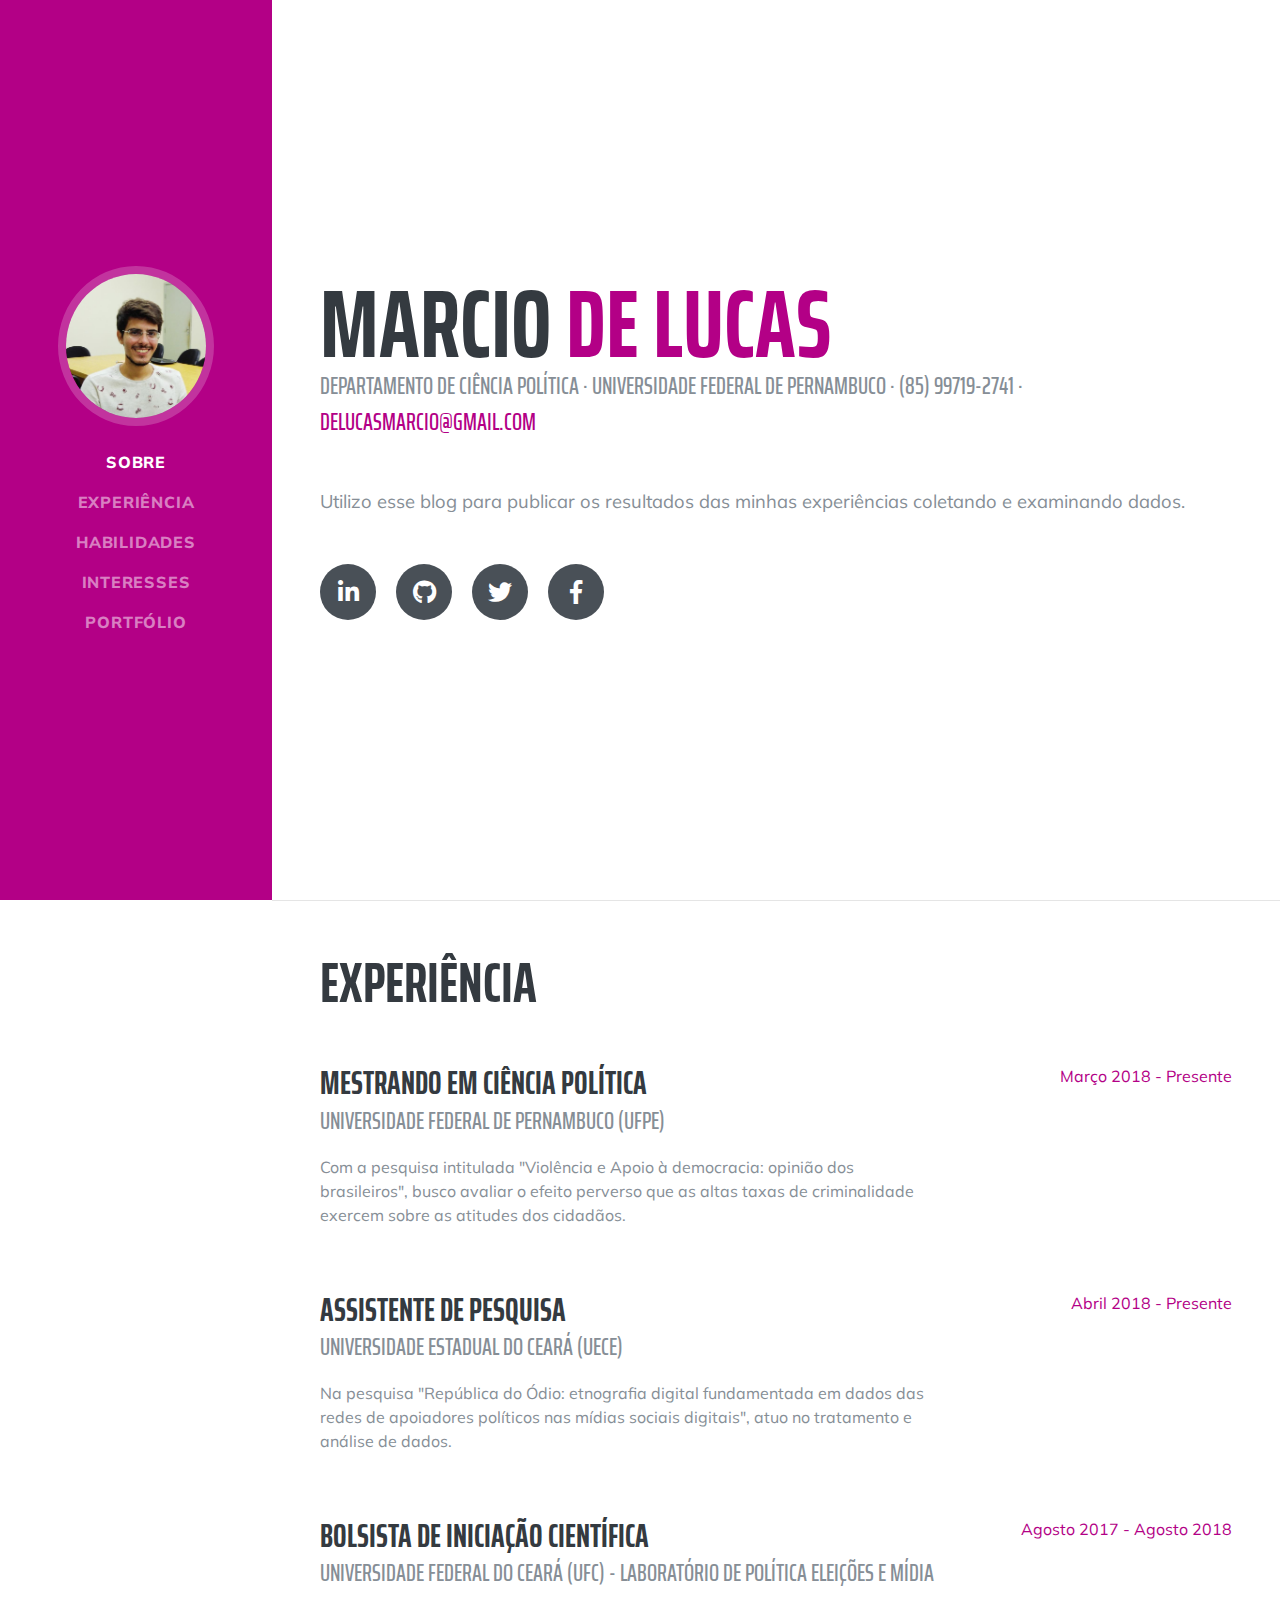
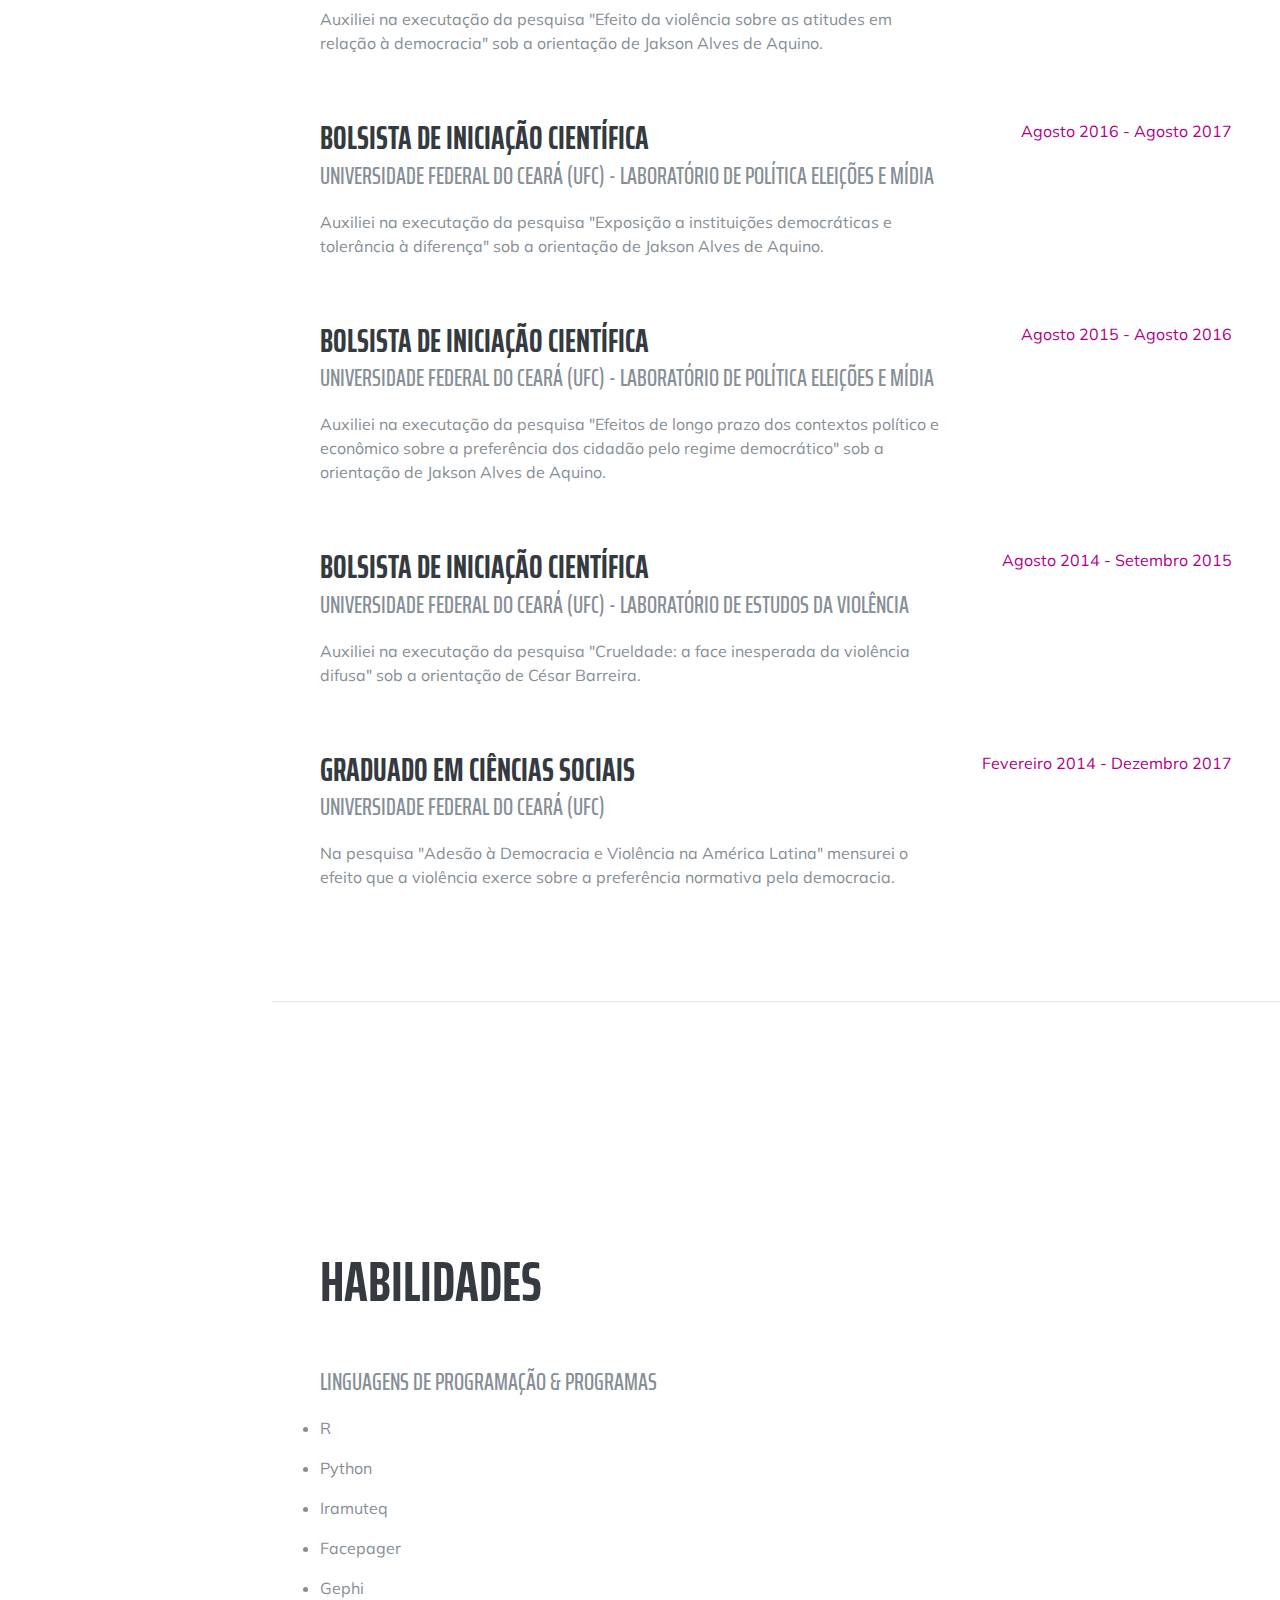
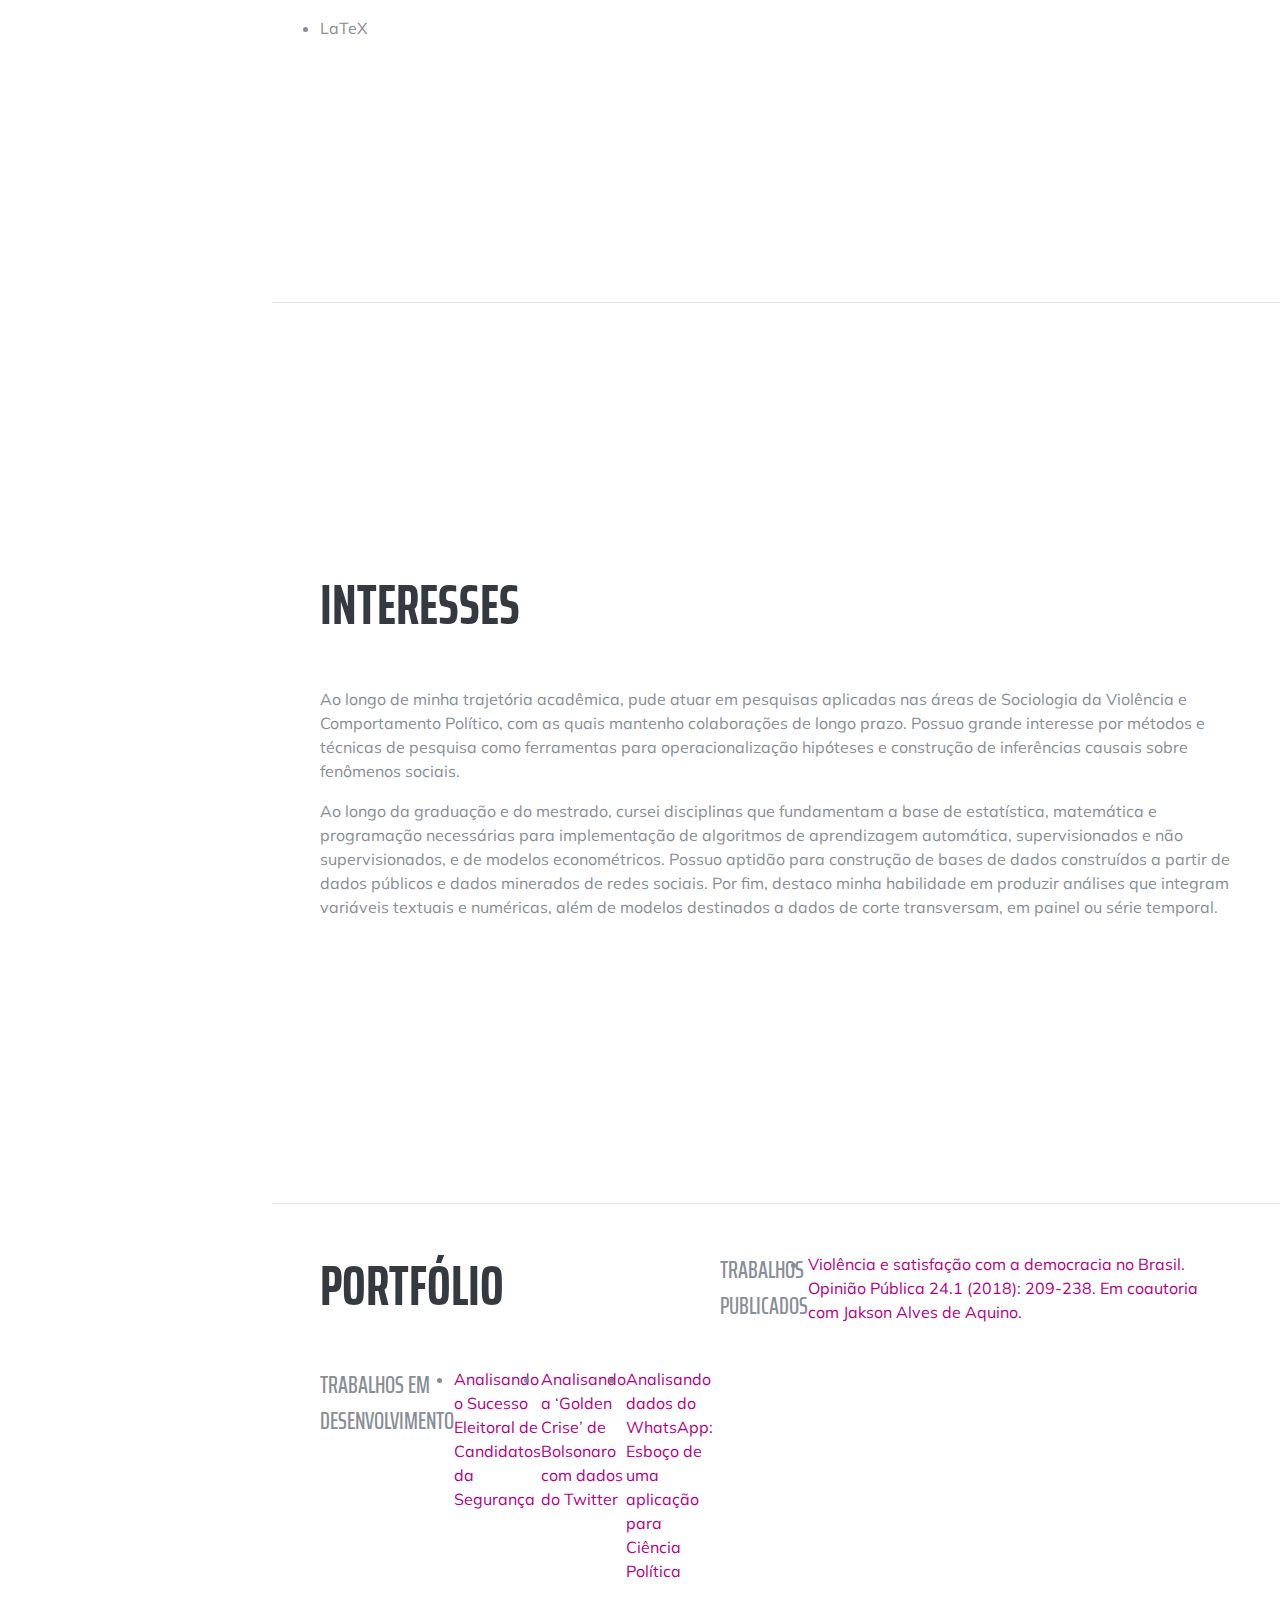
==== index.html @ 2c34c0db "something" ====
<!DOCTYPE html>
<html lang="en">

<head>

  <meta charset="utf-8">
  <meta name="viewport" content="width=device-width, initial-scale=1, shrink-to-fit=no">
  <meta name="description" content="">
  <meta name="author" content="">

  <title>Marcio de Lucas</title>

  <!-- Bootstrap core CSS -->
  <link href="vendor/bootstrap/css/bootstrap.min.css" rel="stylesheet">

  <!-- Custom fonts for this template -->
  <link href="https://fonts.googleapis.com/css?family=Saira+Extra+Condensed:500,700" rel="stylesheet">
  <link href="https://fonts.googleapis.com/css?family=Muli:400,400i,800,800i" rel="stylesheet">
  <link href="vendor/fontawesome-free/css/all.min.css" rel="stylesheet">

  <!-- Custom styles for this template -->
  <link href="css/resume.min.css" rel="stylesheet">

</head>

<body id="page-top">

  <nav class="navbar navbar-expand-lg navbar-dark bg-primary fixed-top" id="sideNav">
    <a class="navbar-brand js-scroll-trigger" href="#page-top">
      <span class="d-block d-lg-none">Marcio de Lucas</span>
      <span class="d-none d-lg-block">
        <img class="img-fluid img-profile rounded-circle mx-auto mb-2" src="img/profile.jpg" alt="">
      </span>
    </a>
    <button class="navbar-toggler" type="button" data-toggle="collapse" data-target="#navbarSupportedContent" aria-controls="navbarSupportedContent" aria-expanded="false" aria-label="Toggle navigation">
      <span class="navbar-toggler-icon"></span>
    </button>
    <div class="collapse navbar-collapse" id="navbarSupportedContent">
      <ul class="navbar-nav">
        <li class="nav-item">
          <a class="nav-link js-scroll-trigger" href="#about">Sobre</a>
        </li>
        <li class="nav-item">
          <a class="nav-link js-scroll-trigger" href="#experience">Experiência</a>
        </li>
        <li class="nav-item">
          <a class="nav-link js-scroll-trigger" href="#skills">Habilidades</a>
        </li>
        <li class="nav-item">
          <a class="nav-link js-scroll-trigger" href="#interests">Interesses</a>
        </li>
        <li class="nav-item">
          <a class="nav-link js-scroll-trigger" href="#awards">Portfólio</a>
        </li>
      </ul>
    </div>
  </nav>

  <div class="container-fluid p-0">

    <section class="resume-section p-3 p-lg-5 d-flex align-items-center" id="about">
      <div class="w-100">
        <h1 class="mb-0">Marcio
          <span class="text-primary">de Lucas</span>
        </h1>
        <div class="subheading mb-5">Departamento de Ciência Política · Universidade Federal de Pernambuco · (85) 99719-2741 ·
          <a href="mailto:name@email.com">delucasmarcio@gmail.com</a>
        </div>
        <p class="lead mb-5">Utilizo esse blog para publicar os resultados das minhas experiências coletando e examinando dados.</p>
        <div class="social-icons">
          <a href="#">
            <i class="fab fa-linkedin-in"></i>
          </a>
          <a href="#">
            <i class="fab fa-github"></i>
          </a>
          <a href="#">
            <i class="fab fa-twitter"></i>
          </a>
          <a href="#">
            <i class="fab fa-facebook-f"></i>
          </a>
        </div>
      </div>
    </section>

    <hr class="m-0">
    <section class="resume-section p-3 p-lg-5 d-flex justify-content-center" id="experience">
      <div class="w-100">
        <h2 class="mb-5">Experiência</h2>

        <div class="resume-item d-flex flex-column flex-md-row justify-content-between mb-5">
          <div class="resume-content">
            <h3 class="mb-0">Mestrando em Ciência Política</h3>
            <div class="subheading mb-3">Universidade Federal de Pernambuco (UFPE)</div>
            <p>Com a pesquisa intitulada "Violência e Apoio à democracia: opinião dos brasileiros", busco avaliar o efeito perverso que as altas taxas de criminalidade exercem sobre as atitudes dos cidadãos.</p>
          </div>
          <div class="resume-date text-md-right">
            <span class="text-primary">Março 2018 - Presente</span>
          </div>
        </div>

        <div class="resume-item d-flex flex-column flex-md-row justify-content-between mb-5">
          <div class="resume-content">
            <h3 class="mb-0">Assistente de Pesquisa</h3>
            <div class="subheading mb-3">Universidade Estadual do Ceará (UECE)</div>
            <p>Na pesquisa "República do Ódio: etnografia digital fundamentada em dados das redes de apoiadores políticos nas mídias sociais digitais", atuo no tratamento e análise de dados.</p>
          </div>
          <div class="resume-date text-md-right">
            <span class="text-primary">Abril 2018 - Presente</span>
          </div>
        </div>
        
        <div class="resume-item d-flex flex-column flex-md-row justify-content-between mb-5">
          <div class="resume-content">
            <h3 class="mb-0">Bolsista de Iniciação Científica</h3>
            <div class="subheading mb-3">Universidade Federal do Ceará (UFC) - Laboratório de Política Eleições e Mídia </div>
            <p>Auxiliei na executação da pesquisa "Efeito da violência sobre as atitudes em relação à democracia" sob a orientação de Jakson Alves de Aquino.</p>
          </div>
          <div class="resume-date text-md-right">
            <span class="text-primary">Agosto 2017 - Agosto 2018</span>
          </div>
        </div>
        
        <div class="resume-item d-flex flex-column flex-md-row justify-content-between mb-5">
          <div class="resume-content">
            <h3 class="mb-0">Bolsista de Iniciação Científica</h3>
            <div class="subheading mb-3">Universidade Federal do Ceará (UFC) - Laboratório de Política Eleições e Mídia </div>
            <p>Auxiliei na executação da pesquisa "Exposição a instituições democráticas e tolerância à diferença" sob a orientação de Jakson Alves de Aquino.</p>
          </div>
          <div class="resume-date text-md-right">
            <span class="text-primary">Agosto 2016 - Agosto 2017</span>
          </div>
        </div>
        
        <div class="resume-item d-flex flex-column flex-md-row justify-content-between mb-5">
          <div class="resume-content">
            <h3 class="mb-0">Bolsista de Iniciação Científica</h3>
            <div class="subheading mb-3">Universidade Federal do Ceará (UFC) - Laboratório de Política Eleições e Mídia </div>
            <p>Auxiliei na executação da pesquisa "Efeitos de longo prazo dos contextos político e econômico sobre a preferência dos cidadão pelo regime democrático" sob a orientação de Jakson Alves de Aquino.</p>
          </div>
          <div class="resume-date text-md-right">
            <span class="text-primary">Agosto 2015 - Agosto 2016</span>
          </div>
        </div>
        
        <div class="resume-item d-flex flex-column flex-md-row justify-content-between mb-5">
          <div class="resume-content">
            <h3 class="mb-0">Bolsista de Iniciação Científica</h3>
            <div class="subheading mb-3">Universidade Federal do Ceará (UFC) - Laboratório de Estudos da Violência </div>
            <p>Auxiliei na executação da pesquisa "Crueldade: a face inesperada da violência difusa" sob a orientação de César Barreira.</p>
          </div>
          <div class="resume-date text-md-right">
            <span class="text-primary">Agosto 2014 - Setembro 2015</span>
          </div>
        </div>

        <div class="resume-item d-flex flex-column flex-md-row justify-content-between mb-5">
          <div class="resume-content">
            <h3 class="mb-0">Graduado em Ciências Sociais</h3>
            <div class="subheading mb-3">Universidade Federal do Ceará (UFC)</div>
            <p>Na pesquisa "Adesão à Democracia e Violência na América Latina" mensurei o efeito que a violência exerce sobre a preferência normativa pela democracia.</p>
          </div>
          <div class="resume-date text-md-right">
            <span class="text-primary">Fevereiro 2014 - Dezembro 2017</span>
          </div>
        </div>

      </div>

    </section>

    <hr class="m-0">
    <section class="resume-section p-3 p-lg-5 d-flex align-items-center" id="skills">
      <div class="w-100">
        <h2 class="mb-5">Habilidades</h2>
        <div class="subheading mb-3">Linguagens de Programação &amp; Programas</div>
          <li>
            <i class="fa-li fa fa-check"></i>
            <p>R</p></li>
          <li>
            <i class="fa-li fa fa-check"></i>
            <p>Python</p></li>
           <li>
            <i class="fa-li fa fa-check"></i>
            <p>Iramuteq</p></li>
          <li>
            <i class="fa-li fa fa-check"></i>
            <p>Facepager</p></li>
          <li>
            <i class="fa-li fa fa-check"></i>
            <p>Gephi</p></li>
          <li>
            <i class="fa-li fa fa-check"></i>
            <p>LaTeX</p></li>
      </div>
    </section>

    <hr class="m-0">
    <section class="resume-section p-3 p-lg-5 d-flex align-items-center" id="interests">
      <div class="w-100">
        <h2 class="mb-5">Interesses</h2>
        <p>Ao longo de minha trajetória acadêmica, pude atuar em pesquisas aplicadas nas áreas de Sociologia da Violência e Comportamento Político, com as quais mantenho colaborações de longo prazo. Possuo grande interesse por métodos e técnicas de pesquisa como ferramentas para operacionalização hipóteses e construção de inferências causais sobre fenômenos sociais.</p>
        
        <p>Ao longo da graduação e do mestrado, cursei disciplinas que fundamentam a base de estatística, matemática e programação necessárias para implementação de algoritmos de aprendizagem automática, supervisionados e não supervisionados, e de modelos econométricos. Possuo aptidão para construção de bases de dados construídos a partir de dados públicos e dados minerados de redes sociais. Por fim, destaco minha habilidade em produzir análises que integram variáveis textuais e numéricas, além de modelos destinados a dados de corte transversam, em painel ou série temporal. </p>
      </div>
    </section>

    <hr class="m-0">

    <section class="resume-section p-3 p-lg-5 d-flex justify-content-center" id="awards">
      <div class="w-100">
        <h2 class="mb-5">Portfólio</h2>
      <div class="resume-item d-flex flex-column flex-md-row justify-content-between mb-5">
		<div class="subheading mb-3">Trabalhos em Desenvolvimento</div>
          <li>
          <i class="fa-li fa fa-check"></i>
            <a href="https://delucasmarcio.github.io/Marcio_Portfolio/case_militaristas">Analisando o Sucesso Eleitoral de Candidatos da Segurança</a></li>
          <li>
          <i class="fa-li fa fa-check"></i>
            <a href="https://delucasmarcio.github.io/Marcio_Portfolio/case_bolsonaro">Analisando a ‘Golden Crise’ de Bolsonaro com dados do Twitter</a></li>
          <li>
          <i class="fa-li fa fa-check"></i>
            <a href="https://delucasmarcio.github.io/Marcio_Portfolio/case_wpp">Analisando dados do WhatsApp: Esboço de uma aplicação para Ciência Política</a></li>
      	</div>
      </div>
  	  
  	  <div class="resume-item d-flex flex-column flex-md-row justify-content-between mb-5">
  	   <div class="subheading mb-3">Trabalhos Publicados</div>
          <li>
          <i class="fa-li fa fa-check"></i>
            <a href="http://www.scielo.br/scielo.php?pid=S0104-62762018000100209&script=sci_arttext&tlng=pt">Violência e satisfação com a democracia no Brasil. Opinião Pública 24.1 (2018): 209-238. Em coautoria com Jakson Alves de Aquino. </a></li>
       </div>
      </div> 
    </section>

  </div>

  <!-- Bootstrap core JavaScript -->
  <script src="vendor/jquery/jquery.min.js"></script>
  <script src="vendor/bootstrap/js/bootstrap.bundle.min.js"></script>

  <!-- Plugin JavaScript -->
  <script src="vendor/jquery-easing/jquery.easing.min.js"></script>

  <!-- Custom scripts for this template -->
  <script src="js/resume.min.js"></script>

</body>

</html>
---- vendor/fontawesome-free/css/all.min.css ----
.fa,.fab,.fal,.far,.fas{-moz-osx-font-smoothing:grayscale;-webkit-font-smoothing:antialiased;display:inline-block;font-style:normal;font-variant:normal;text-rendering:auto;line-height:1}.fa-lg{font-size:1.33333em;line-height:.75em;vertical-align:-.0667em}.fa-xs{font-size:.75em}.fa-sm{font-size:.875em}.fa-1x{font-size:1em}.fa-2x{font-size:2em}.fa-3x{font-size:3em}.fa-4x{font-size:4em}.fa-5x{font-size:5em}.fa-6x{font-size:6em}.fa-7x{font-size:7em}.fa-8x{font-size:8em}.fa-9x{font-size:9em}.fa-10x{font-size:10em}.fa-fw{text-align:center;width:1.25em}.fa-ul{list-style-type:none;margin-left:2.5em;padding-left:0}.fa-ul>li{position:relative}.fa-li{left:-2em;position:absolute;text-align:center;width:2em;line-height:inherit}.fa-border{border:.08em solid #eee;border-radius:.1em;padding:.2em .25em .15em}.fa-pull-left{float:left}.fa-pull-right{float:right}.fa.fa-pull-left,.fab.fa-pull-left,.fal.fa-pull-left,.far.fa-pull-left,.fas.fa-pull-left{margin-right:.3em}.fa.fa-pull-right,.fab.fa-pull-right,.fal.fa-pull-right,.far.fa-pull-right,.fas.fa-pull-right{margin-left:.3em}.fa-spin{animation:fa-spin 2s infinite linear}.fa-pulse{animation:fa-spin 1s infinite steps(8)}@keyframes fa-spin{0%{transform:rotate(0deg)}to{transform:rotate(1turn)}}.fa-rotate-90{-ms-filter:"progid:DXImageTransform.Microsoft.BasicImage(rotation=1)";transform:rotate(90deg)}.fa-rotate-180{-ms-filter:"progid:DXImageTransform.Microsoft.BasicImage(rotation=2)";transform:rotate(180deg)}.fa-rotate-270{-ms-filter:"progid:DXImageTransform.Microsoft.BasicImage(rotation=3)";transform:rotate(270deg)}.fa-flip-horizontal{-ms-filter:"progid:DXImageTransform.Microsoft.BasicImage(rotation=0, mirror=1)";transform:scaleX(-1)}.fa-flip-vertical{transform:scaleY(-1)}.fa-flip-both,.fa-flip-horizontal.fa-flip-vertical,.fa-flip-vertical{-ms-filter:"progid:DXImageTransform.Microsoft.BasicImage(rotation=2, mirror=1)"}.fa-flip-both,.fa-flip-horizontal.fa-flip-vertical{transform:scale(-1)}:root .fa-flip-both,:root .fa-flip-horizontal,:root .fa-flip-vertical,:root .fa-rotate-90,:root .fa-rotate-180,:root .fa-rotate-270{filter:none}.fa-stack{display:inline-block;height:2em;line-height:2em;position:relative;vertical-align:middle;width:2.5em}.fa-stack-1x,.fa-stack-2x{left:0;position:absolute;text-align:center;width:100%}.fa-stack-1x{line-height:inherit}.fa-stack-2x{font-size:2em}.fa-inverse{color:#fff}.fa-500px:before{content:"\f26e"}.fa-accessible-icon:before{content:"\f368"}.fa-accusoft:before{content:"\f369"}.fa-acquisitions-incorporated:before{content:"\f6af"}.fa-ad:before{content:"\f641"}.fa-address-book:before{content:"\f2b9"}.fa-address-card:before{content:"\f2bb"}.fa-adjust:before{content:"\f042"}.fa-adn:before{content:"\f170"}.fa-adobe:before{content:"\f778"}.fa-adversal:before{content:"\f36a"}.fa-affiliatetheme:before{content:"\f36b"}.fa-air-freshener:before{content:"\f5d0"}.fa-algolia:before{content:"\f36c"}.fa-align-center:before{content:"\f037"}.fa-align-justify:before{content:"\f039"}.fa-align-left:before{content:"\f036"}.fa-align-right:before{content:"\f038"}.fa-alipay:before{content:"\f642"}.fa-allergies:before{content:"\f461"}.fa-amazon:before{content:"\f270"}.fa-amazon-pay:before{content:"\f42c"}.fa-ambulance:before{content:"\f0f9"}.fa-american-sign-language-interpreting:before{content:"\f2a3"}.fa-amilia:before{content:"\f36d"}.fa-anchor:before{content:"\f13d"}.fa-android:before{content:"\f17b"}.fa-angellist:before{content:"\f209"}.fa-angle-double-down:before{content:"\f103"}.fa-angle-double-left:before{content:"\f100"}.fa-angle-double-right:before{content:"\f101"}.fa-angle-double-up:before{content:"\f102"}.fa-angle-down:before{content:"\f107"}.fa-angle-left:before{content:"\f104"}.fa-angle-right:before{content:"\f105"}.fa-angle-up:before{content:"\f106"}.fa-angry:before{content:"\f556"}.fa-angrycreative:before{content:"\f36e"}.fa-angular:before{content:"\f420"}.fa-ankh:before{content:"\f644"}.fa-app-store:before{content:"\f36f"}.fa-app-store-ios:before{content:"\f370"}.fa-apper:before{content:"\f371"}.fa-apple:before{content:"\f179"}.fa-apple-alt:before{content:"\f5d1"}.fa-apple-pay:before{content:"\f415"}.fa-archive:before{content:"\f187"}.fa-archway:before{content:"\f557"}.fa-arrow-alt-circle-down:before{content:"\f358"}.fa-arrow-alt-circle-left:before{content:"\f359"}.fa-arrow-alt-circle-right:before{content:"\f35a"}.fa-arrow-alt-circle-up:before{content:"\f35b"}.fa-arrow-circle-down:before{content:"\f0ab"}.fa-arrow-circle-left:before{content:"\f0a8"}.fa-arrow-circle-right:before{content:"\f0a9"}.fa-arrow-circle-up:before{content:"\f0aa"}.fa-arrow-down:before{content:"\f063"}.fa-arrow-left:before{content:"\f060"}.fa-arrow-right:before{content:"\f061"}.fa-arrow-up:before{content:"\f062"}.fa-arrows-alt:before{content:"\f0b2"}.fa-arrows-alt-h:before{content:"\f337"}.fa-arrows-alt-v:before{content:"\f338"}.fa-artstation:before{content:"\f77a"}.fa-assistive-listening-systems:before{content:"\f2a2"}.fa-asterisk:before{content:"\f069"}.fa-asymmetrik:before{content:"\f372"}.fa-at:before{content:"\f1fa"}.fa-atlas:before{content:"\f558"}.fa-atlassian:before{content:"\f77b"}.fa-atom:before{content:"\f5d2"}.fa-audible:before{content:"\f373"}.fa-audio-description:before{content:"\f29e"}.fa-autoprefixer:before{content:"\f41c"}.fa-avianex:before{content:"\f374"}.fa-aviato:before{content:"\f421"}.fa-award:before{content:"\f559"}.fa-aws:before{content:"\f375"}.fa-baby:before{content:"\f77c"}.fa-baby-carriage:before{content:"\f77d"}.fa-backspace:before{content:"\f55a"}.fa-backward:before{content:"\f04a"}.fa-bacon:before{content:"\f7e5"}.fa-balance-scale:before{content:"\f24e"}.fa-ban:before{content:"\f05e"}.fa-band-aid:before{content:"\f462"}.fa-bandcamp:before{content:"\f2d5"}.fa-barcode:before{content:"\f02a"}.fa-bars:before{content:"\f0c9"}.fa-baseball-ball:before{content:"\f433"}.fa-basketball-ball:before{content:"\f434"}.fa-bath:before{content:"\f2cd"}.fa-battery-empty:before{content:"\f244"}.fa-battery-full:before{content:"\f240"}.fa-battery-half:before{content:"\f242"}.fa-battery-quarter:before{content:"\f243"}.fa-battery-three-quarters:before{content:"\f241"}.fa-bed:before{content:"\f236"}.fa-beer:before{content:"\f0fc"}.fa-behance:before{content:"\f1b4"}.fa-behance-square:before{content:"\f1b5"}.fa-bell:before{content:"\f0f3"}.fa-bell-slash:before{content:"\f1f6"}.fa-bezier-curve:before{content:"\f55b"}.fa-bible:before{content:"\f647"}.fa-bicycle:before{content:"\f206"}.fa-bimobject:before{content:"\f378"}.fa-binoculars:before{content:"\f1e5"}.fa-biohazard:before{content:"\f780"}.fa-birthday-cake:before{content:"\f1fd"}.fa-bitbucket:before{content:"\f171"}.fa-bitcoin:before{content:"\f379"}.fa-bity:before{content:"\f37a"}.fa-black-tie:before{content:"\f27e"}.fa-blackberry:before{content:"\f37b"}.fa-blender:before{content:"\f517"}.fa-blender-phone:before{content:"\f6b6"}.fa-blind:before{content:"\f29d"}.fa-blog:before{content:"\f781"}.fa-blogger:before{content:"\f37c"}.fa-blogger-b:before{content:"\f37d"}.fa-bluetooth:before{content:"\f293"}.fa-bluetooth-b:before{content:"\f294"}.fa-bold:before{content:"\f032"}.fa-bolt:before{content:"\f0e7"}.fa-bomb:before{content:"\f1e2"}.fa-bone:before{content:"\f5d7"}.fa-bong:before{content:"\f55c"}.fa-book:before{content:"\f02d"}.fa-book-dead:before{content:"\f6b7"}.fa-book-medical:before{content:"\f7e6"}.fa-book-open:before{content:"\f518"}.fa-book-reader:before{content:"\f5da"}.fa-bookmark:before{content:"\f02e"}.fa-bowling-ball:before{content:"\f436"}.fa-box:before{content:"\f466"}.fa-box-open:before{content:"\f49e"}.fa-boxes:before{content:"\f468"}.fa-braille:before{content:"\f2a1"}.fa-brain:before{content:"\f5dc"}.fa-bread-slice:before{content:"\f7ec"}.fa-briefcase:before{content:"\f0b1"}.fa-briefcase-medical:before{content:"\f469"}.fa-broadcast-tower:before{content:"\f519"}.fa-broom:before{content:"\f51a"}.fa-brush:before{content:"\f55d"}.fa-btc:before{content:"\f15a"}.fa-bug:before{content:"\f188"}.fa-building:before{content:"\f1ad"}.fa-bullhorn:before{content:"\f0a1"}.fa-bullseye:before{content:"\f140"}.fa-burn:before{content:"\f46a"}.fa-buromobelexperte:before{content:"\f37f"}.fa-bus:before{content:"\f207"}.fa-bus-alt:before{content:"\f55e"}.fa-business-time:before{content:"\f64a"}.fa-buysellads:before{content:"\f20d"}.fa-calculator:before{content:"\f1ec"}.fa-calendar:before{content:"\f133"}.fa-calendar-alt:before{content:"\f073"}.fa-calendar-check:before{content:"\f274"}.fa-calendar-day:before{content:"\f783"}.fa-calendar-minus:before{content:"\f272"}.fa-calendar-plus:before{content:"\f271"}.fa-calendar-times:before{content:"\f273"}.fa-calendar-week:before{content:"\f784"}.fa-camera:before{content:"\f030"}.fa-camera-retro:before{content:"\f083"}.fa-campground:before{content:"\f6bb"}.fa-canadian-maple-leaf:before{content:"\f785"}.fa-candy-cane:before{content:"\f786"}.fa-cannabis:before{content:"\f55f"}.fa-capsules:before{content:"\f46b"}.fa-car:before{content:"\f1b9"}.fa-car-alt:before{content:"\f5de"}.fa-car-battery:before{content:"\f5df"}.fa-car-crash:before{content:"\f5e1"}.fa-car-side:before{content:"\f5e4"}.fa-caret-down:before{content:"\f0d7"}.fa-caret-left:before{content:"\f0d9"}.fa-caret-right:before{content:"\f0da"}.fa-caret-square-down:before{content:"\f150"}.fa-caret-square-left:before{content:"\f191"}.fa-caret-square-right:before{content:"\f152"}.fa-caret-square-up:before{content:"\f151"}.fa-caret-up:before{content:"\f0d8"}.fa-carrot:before{content:"\f787"}.fa-cart-arrow-down:before{content:"\f218"}.fa-cart-plus:before{content:"\f217"}.fa-cash-register:before{content:"\f788"}.fa-cat:before{content:"\f6be"}.fa-cc-amazon-pay:before{content:"\f42d"}.fa-cc-amex:before{content:"\f1f3"}.fa-cc-apple-pay:before{content:"\f416"}.fa-cc-diners-club:before{content:"\f24c"}.fa-cc-discover:before{content:"\f1f2"}.fa-cc-jcb:before{content:"\f24b"}.fa-cc-mastercard:before{content:"\f1f1"}.fa-cc-paypal:before{content:"\f1f4"}.fa-cc-stripe:before{content:"\f1f5"}.fa-cc-visa:before{content:"\f1f0"}.fa-centercode:before{content:"\f380"}.fa-centos:before{content:"\f789"}.fa-certificate:before{content:"\f0a3"}.fa-chair:before{content:"\f6c0"}.fa-chalkboard:before{content:"\f51b"}.fa-chalkboard-teacher:before{content:"\f51c"}.fa-charging-station:before{content:"\f5e7"}.fa-chart-area:before{content:"\f1fe"}.fa-chart-bar:before{content:"\f080"}.fa-chart-line:before{content:"\f201"}.fa-chart-pie:before{content:"\f200"}.fa-check:before{content:"\f00c"}.fa-check-circle:before{content:"\f058"}.fa-check-double:before{content:"\f560"}.fa-check-square:before{content:"\f14a"}.fa-cheese:before{content:"\f7ef"}.fa-chess:before{content:"\f439"}.fa-chess-bishop:before{content:"\f43a"}.fa-chess-board:before{content:"\f43c"}.fa-chess-king:before{content:"\f43f"}.fa-chess-knight:before{content:"\f441"}.fa-chess-pawn:before{content:"\f443"}.fa-chess-queen:before{content:"\f445"}.fa-chess-rook:before{content:"\f447"}.fa-chevron-circle-down:before{content:"\f13a"}.fa-chevron-circle-left:before{content:"\f137"}.fa-chevron-circle-right:before{content:"\f138"}.fa-chevron-circle-up:before{content:"\f139"}.fa-chevron-down:before{content:"\f078"}.fa-chevron-left:before{content:"\f053"}.fa-chevron-right:before{content:"\f054"}.fa-chevron-up:before{content:"\f077"}.fa-child:before{content:"\f1ae"}.fa-chrome:before{content:"\f268"}.fa-church:before{content:"\f51d"}.fa-circle:before{content:"\f111"}.fa-circle-notch:before{content:"\f1ce"}.fa-city:before{content:"\f64f"}.fa-clinic-medical:before{content:"\f7f2"}.fa-clipboard:before{content:"\f328"}.fa-clipboard-check:before{content:"\f46c"}.fa-clipboard-list:before{content:"\f46d"}.fa-clock:before{content:"\f017"}.fa-clone:before{content:"\f24d"}.fa-closed-captioning:before{content:"\f20a"}.fa-cloud:before{content:"\f0c2"}.fa-cloud-download-alt:before{content:"\f381"}.fa-cloud-meatball:before{content:"\f73b"}.fa-cloud-moon:before{content:"\f6c3"}.fa-cloud-moon-rain:before{content:"\f73c"}.fa-cloud-rain:before{content:"\f73d"}.fa-cloud-showers-heavy:before{content:"\f740"}.fa-cloud-sun:before{content:"\f6c4"}.fa-cloud-sun-rain:before{content:"\f743"}.fa-cloud-upload-alt:before{content:"\f382"}.fa-cloudscale:before{content:"\f383"}.fa-cloudsmith:before{content:"\f384"}.fa-cloudversify:before{content:"\f385"}.fa-cocktail:before{content:"\f561"}.fa-code:before{content:"\f121"}.fa-code-branch:before{content:"\f126"}.fa-codepen:before{content:"\f1cb"}.fa-codiepie:before{content:"\f284"}.fa-coffee:before{content:"\f0f4"}.fa-cog:before{content:"\f013"}.fa-cogs:before{content:"\f085"}.fa-coins:before{content:"\f51e"}.fa-columns:before{content:"\f0db"}.fa-comment:before{content:"\f075"}.fa-comment-alt:before{content:"\f27a"}.fa-comment-dollar:before{content:"\f651"}.fa-comment-dots:before{content:"\f4ad"}.fa-comment-medical:before{content:"\f7f5"}.fa-comment-slash:before{content:"\f4b3"}.fa-comments:before{content:"\f086"}.fa-comments-dollar:before{content:"\f653"}.fa-compact-disc:before{content:"\f51f"}.fa-compass:before{content:"\f14e"}.fa-compress:before{content:"\f066"}.fa-compress-arrows-alt:before{content:"\f78c"}.fa-concierge-bell:before{content:"\f562"}.fa-confluence:before{content:"\f78d"}.fa-connectdevelop:before{content:"\f20e"}.fa-contao:before{content:"\f26d"}.fa-cookie:before{content:"\f563"}.fa-cookie-bite:before{content:"\f564"}.fa-copy:before{content:"\f0c5"}.fa-copyright:before{content:"\f1f9"}.fa-couch:before{content:"\f4b8"}.fa-cpanel:before{content:"\f388"}.fa-creative-commons:before{content:"\f25e"}.fa-creative-commons-by:before{content:"\f4e7"}.fa-creative-commons-nc:before{content:"\f4e8"}.fa-creative-commons-nc-eu:before{content:"\f4e9"}.fa-creative-commons-nc-jp:before{content:"\f4ea"}.fa-creative-commons-nd:before{content:"\f4eb"}.fa-creative-commons-pd:before{content:"\f4ec"}.fa-creative-commons-pd-alt:before{content:"\f4ed"}.fa-creative-commons-remix:before{content:"\f4ee"}.fa-creative-commons-sa:before{content:"\f4ef"}.fa-creative-commons-sampling:before{content:"\f4f0"}.fa-creative-commons-sampling-plus:before{content:"\f4f1"}.fa-creative-commons-share:before{content:"\f4f2"}.fa-creative-commons-zero:before{content:"\f4f3"}.fa-credit-card:before{content:"\f09d"}.fa-critical-role:before{content:"\f6c9"}.fa-crop:before{content:"\f125"}.fa-crop-alt:before{content:"\f565"}.fa-cross:before{content:"\f654"}.fa-crosshairs:before{content:"\f05b"}.fa-crow:before{content:"\f520"}.fa-crown:before{content:"\f521"}.fa-crutch:before{content:"\f7f7"}.fa-css3:before{content:"\f13c"}.fa-css3-alt:before{content:"\f38b"}.fa-cube:before{content:"\f1b2"}.fa-cubes:before{content:"\f1b3"}.fa-cut:before{content:"\f0c4"}.fa-cuttlefish:before{content:"\f38c"}.fa-d-and-d:before{content:"\f38d"}.fa-d-and-d-beyond:before{content:"\f6ca"}.fa-dashcube:before{content:"\f210"}.fa-database:before{content:"\f1c0"}.fa-deaf:before{content:"\f2a4"}.fa-delicious:before{content:"\f1a5"}.fa-democrat:before{content:"\f747"}.fa-deploydog:before{content:"\f38e"}.fa-deskpro:before{content:"\f38f"}.fa-desktop:before{content:"\f108"}.fa-dev:before{content:"\f6cc"}.fa-deviantart:before{content:"\f1bd"}.fa-dharmachakra:before{content:"\f655"}.fa-dhl:before{content:"\f790"}.fa-diagnoses:before{content:"\f470"}.fa-diaspora:before{content:"\f791"}.fa-dice:before{content:"\f522"}.fa-dice-d20:before{content:"\f6cf"}.fa-dice-d6:before{content:"\f6d1"}.fa-dice-five:before{content:"\f523"}.fa-dice-four:before{content:"\f524"}.fa-dice-one:before{content:"\f525"}.fa-dice-six:before{content:"\f526"}.fa-dice-three:before{content:"\f527"}.fa-dice-two:before{content:"\f528"}.fa-digg:before{content:"\f1a6"}.fa-digital-ocean:before{content:"\f391"}.fa-digital-tachograph:before{content:"\f566"}.fa-directions:before{content:"\f5eb"}.fa-discord:before{content:"\f392"}.fa-discourse:before{content:"\f393"}.fa-divide:before{content:"\f529"}.fa-dizzy:before{content:"\f567"}.fa-dna:before{content:"\f471"}.fa-dochub:before{content:"\f394"}.fa-docker:before{content:"\f395"}.fa-dog:before{content:"\f6d3"}.fa-dollar-sign:before{content:"\f155"}.fa-dolly:before{content:"\f472"}.fa-dolly-flatbed:before{content:"\f474"}.fa-donate:before{content:"\f4b9"}.fa-door-closed:before{content:"\f52a"}.fa-door-open:before{content:"\f52b"}.fa-dot-circle:before{content:"\f192"}.fa-dove:before{content:"\f4ba"}.fa-download:before{content:"\f019"}.fa-draft2digital:before{content:"\f396"}.fa-drafting-compass:before{content:"\f568"}.fa-dragon:before{content:"\f6d5"}.fa-draw-polygon:before{content:"\f5ee"}.fa-dribbble:before{content:"\f17d"}.fa-dribbble-square:before{content:"\f397"}.fa-dropbox:before{content:"\f16b"}.fa-drum:before{content:"\f569"}.fa-drum-steelpan:before{content:"\f56a"}.fa-drumstick-bite:before{content:"\f6d7"}.fa-drupal:before{content:"\f1a9"}.fa-dumbbell:before{content:"\f44b"}.fa-dumpster:before{content:"\f793"}.fa-dumpster-fire:before{content:"\f794"}.fa-dungeon:before{content:"\f6d9"}.fa-dyalog:before{content:"\f399"}.fa-earlybirds:before{content:"\f39a"}.fa-ebay:before{content:"\f4f4"}.fa-edge:before{content:"\f282"}.fa-edit:before{content:"\f044"}.fa-egg:before{content:"\f7fb"}.fa-eject:before{content:"\f052"}.fa-elementor:before{content:"\f430"}.fa-ellipsis-h:before{content:"\f141"}.fa-ellipsis-v:before{content:"\f142"}.fa-ello:before{content:"\f5f1"}.fa-ember:before{content:"\f423"}.fa-empire:before{content:"\f1d1"}.fa-envelope:before{content:"\f0e0"}.fa-envelope-open:before{content:"\f2b6"}.fa-envelope-open-text:before{content:"\f658"}.fa-envelope-square:before{content:"\f199"}.fa-envira:before{content:"\f299"}.fa-equals:before{content:"\f52c"}.fa-eraser:before{content:"\f12d"}.fa-erlang:before{content:"\f39d"}.fa-ethereum:before{content:"\f42e"}.fa-ethernet:before{content:"\f796"}.fa-etsy:before{content:"\f2d7"}.fa-euro-sign:before{content:"\f153"}.fa-exchange-alt:before{content:"\f362"}.fa-exclamation:before{content:"\f12a"}.fa-exclamation-circle:before{content:"\f06a"}.fa-exclamation-triangle:before{content:"\f071"}.fa-expand:before{content:"\f065"}.fa-expand-arrows-alt:before{content:"\f31e"}.fa-expeditedssl:before{content:"\f23e"}.fa-external-link-alt:before{content:"\f35d"}.fa-external-link-square-alt:before{content:"\f360"}.fa-eye:before{content:"\f06e"}.fa-eye-dropper:before{content:"\f1fb"}.fa-eye-slash:before{content:"\f070"}.fa-facebook:before{content:"\f09a"}.fa-facebook-f:before{content:"\f39e"}.fa-facebook-messenger:before{content:"\f39f"}.fa-facebook-square:before{content:"\f082"}.fa-fantasy-flight-games:before{content:"\f6dc"}.fa-fast-backward:before{content:"\f049"}.fa-fast-forward:before{content:"\f050"}.fa-fax:before{content:"\f1ac"}.fa-feather:before{content:"\f52d"}.fa-feather-alt:before{content:"\f56b"}.fa-fedex:before{content:"\f797"}.fa-fedora:before{content:"\f798"}.fa-female:before{content:"\f182"}.fa-fighter-jet:before{content:"\f0fb"}.fa-figma:before{content:"\f799"}.fa-file:before{content:"\f15b"}.fa-file-alt:before{content:"\f15c"}.fa-file-archive:before{content:"\f1c6"}.fa-file-audio:before{content:"\f1c7"}.fa-file-code:before{content:"\f1c9"}.fa-file-contract:before{content:"\f56c"}.fa-file-csv:before{content:"\f6dd"}.fa-file-download:before{content:"\f56d"}.fa-file-excel:before{content:"\f1c3"}.fa-file-export:before{content:"\f56e"}.fa-file-image:before{content:"\f1c5"}.fa-file-import:before{content:"\f56f"}.fa-file-invoice:before{content:"\f570"}.fa-file-invoice-dollar:before{content:"\f571"}.fa-file-medical:before{content:"\f477"}.fa-file-medical-alt:before{content:"\f478"}.fa-file-pdf:before{content:"\f1c1"}.fa-file-powerpoint:before{content:"\f1c4"}.fa-file-prescription:before{content:"\f572"}.fa-file-signature:before{content:"\f573"}.fa-file-upload:before{content:"\f574"}.fa-file-video:before{content:"\f1c8"}.fa-file-word:before{content:"\f1c2"}.fa-fill:before{content:"\f575"}.fa-fill-drip:before{content:"\f576"}.fa-film:before{content:"\f008"}.fa-filter:before{content:"\f0b0"}.fa-fingerprint:before{content:"\f577"}.fa-fire:before{content:"\f06d"}.fa-fire-alt:before{content:"\f7e4"}.fa-fire-extinguisher:before{content:"\f134"}.fa-firefox:before{content:"\f269"}.fa-first-aid:before{content:"\f479"}.fa-first-order:before{content:"\f2b0"}.fa-first-order-alt:before{content:"\f50a"}.fa-firstdraft:before{content:"\f3a1"}.fa-fish:before{content:"\f578"}.fa-fist-raised:before{content:"\f6de"}.fa-flag:before{content:"\f024"}.fa-flag-checkered:before{content:"\f11e"}.fa-flag-usa:before{content:"\f74d"}.fa-flask:before{content:"\f0c3"}.fa-flickr:before{content:"\f16e"}.fa-flipboard:before{content:"\f44d"}.fa-flushed:before{content:"\f579"}.fa-fly:before{content:"\f417"}.fa-folder:before{content:"\f07b"}.fa-folder-minus:before{content:"\f65d"}.fa-folder-open:before{content:"\f07c"}.fa-folder-plus:before{content:"\f65e"}.fa-font:before{content:"\f031"}.fa-font-awesome:before{content:"\f2b4"}.fa-font-awesome-alt:before{content:"\f35c"}.fa-font-awesome-flag:before{content:"\f425"}.fa-font-awesome-logo-full:before{content:"\f4e6"}.fa-fonticons:before{content:"\f280"}.fa-fonticons-fi:before{content:"\f3a2"}.fa-football-ball:before{content:"\f44e"}.fa-fort-awesome:before{content:"\f286"}.fa-fort-awesome-alt:before{content:"\f3a3"}.fa-forumbee:before{content:"\f211"}.fa-forward:before{content:"\f04e"}.fa-foursquare:before{content:"\f180"}.fa-free-code-camp:before{content:"\f2c5"}.fa-freebsd:before{content:"\f3a4"}.fa-frog:before{content:"\f52e"}.fa-frown:before{content:"\f119"}.fa-frown-open:before{content:"\f57a"}.fa-fulcrum:before{content:"\f50b"}.fa-funnel-dollar:before{content:"\f662"}.fa-futbol:before{content:"\f1e3"}.fa-galactic-republic:before{content:"\f50c"}.fa-galactic-senate:before{content:"\f50d"}.fa-gamepad:before{content:"\f11b"}.fa-gas-pump:before{content:"\f52f"}.fa-gavel:before{content:"\f0e3"}.fa-gem:before{content:"\f3a5"}.fa-genderless:before{content:"\f22d"}.fa-get-pocket:before{content:"\f265"}.fa-gg:before{content:"\f260"}.fa-gg-circle:before{content:"\f261"}.fa-ghost:before{content:"\f6e2"}.fa-gift:before{content:"\f06b"}.fa-gifts:before{content:"\f79c"}.fa-git:before{content:"\f1d3"}.fa-git-square:before{content:"\f1d2"}.fa-github:before{content:"\f09b"}.fa-github-alt:before{content:"\f113"}.fa-github-square:before{content:"\f092"}.fa-gitkraken:before{content:"\f3a6"}.fa-gitlab:before{content:"\f296"}.fa-gitter:before{content:"\f426"}.fa-glass-cheers:before{content:"\f79f"}.fa-glass-martini:before{content:"\f000"}.fa-glass-martini-alt:before{content:"\f57b"}.fa-glass-whiskey:before{content:"\f7a0"}.fa-glasses:before{content:"\f530"}.fa-glide:before{content:"\f2a5"}.fa-glide-g:before{content:"\f2a6"}.fa-globe:before{content:"\f0ac"}.fa-globe-africa:before{content:"\f57c"}.fa-globe-americas:before{content:"\f57d"}.fa-globe-asia:before{content:"\f57e"}.fa-globe-europe:before{content:"\f7a2"}.fa-gofore:before{content:"\f3a7"}.fa-golf-ball:before{content:"\f450"}.fa-goodreads:before{content:"\f3a8"}.fa-goodreads-g:before{content:"\f3a9"}.fa-google:before{content:"\f1a0"}.fa-google-drive:before{content:"\f3aa"}.fa-google-play:before{content:"\f3ab"}.fa-google-plus:before{content:"\f2b3"}.fa-google-plus-g:before{content:"\f0d5"}.fa-google-plus-square:before{content:"\f0d4"}.fa-google-wallet:before{content:"\f1ee"}.fa-gopuram:before{content:"\f664"}.fa-graduation-cap:before{content:"\f19d"}.fa-gratipay:before{content:"\f184"}.fa-grav:before{content:"\f2d6"}.fa-greater-than:before{content:"\f531"}.fa-greater-than-equal:before{content:"\f532"}.fa-grimace:before{content:"\f57f"}.fa-grin:before{content:"\f580"}.fa-grin-alt:before{content:"\f581"}.fa-grin-beam:before{content:"\f582"}.fa-grin-beam-sweat:before{content:"\f583"}.fa-grin-hearts:before{content:"\f584"}.fa-grin-squint:before{content:"\f585"}.fa-grin-squint-tears:before{content:"\f586"}.fa-grin-stars:before{content:"\f587"}.fa-grin-tears:before{content:"\f588"}.fa-grin-tongue:before{content:"\f589"}.fa-grin-tongue-squint:before{content:"\f58a"}.fa-grin-tongue-wink:before{content:"\f58b"}.fa-grin-wink:before{content:"\f58c"}.fa-grip-horizontal:before{content:"\f58d"}.fa-grip-lines:before{content:"\f7a4"}.fa-grip-lines-vertical:before{content:"\f7a5"}.fa-grip-vertical:before{content:"\f58e"}.fa-gripfire:before{content:"\f3ac"}.fa-grunt:before{content:"\f3ad"}.fa-guitar:before{content:"\f7a6"}.fa-gulp:before{content:"\f3ae"}.fa-h-square:before{content:"\f0fd"}.fa-hacker-news:before{content:"\f1d4"}.fa-hacker-news-square:before{content:"\f3af"}.fa-hackerrank:before{content:"\f5f7"}.fa-hamburger:before{content:"\f805"}.fa-hammer:before{content:"\f6e3"}.fa-hamsa:before{content:"\f665"}.fa-hand-holding:before{content:"\f4bd"}.fa-hand-holding-heart:before{content:"\f4be"}.fa-hand-holding-usd:before{content:"\f4c0"}.fa-hand-lizard:before{content:"\f258"}.fa-hand-middle-finger:before{content:"\f806"}.fa-hand-paper:before{content:"\f256"}.fa-hand-peace:before{content:"\f25b"}.fa-hand-point-down:before{content:"\f0a7"}.fa-hand-point-left:before{content:"\f0a5"}.fa-hand-point-right:before{content:"\f0a4"}.fa-hand-point-up:before{content:"\f0a6"}.fa-hand-pointer:before{content:"\f25a"}.fa-hand-rock:before{content:"\f255"}.fa-hand-scissors:before{content:"\f257"}.fa-hand-spock:before{content:"\f259"}.fa-hands:before{content:"\f4c2"}.fa-hands-helping:before{content:"\f4c4"}.fa-handshake:before{content:"\f2b5"}.fa-hanukiah:before{content:"\f6e6"}.fa-hard-hat:before{content:"\f807"}.fa-hashtag:before{content:"\f292"}.fa-hat-wizard:before{content:"\f6e8"}.fa-haykal:before{content:"\f666"}.fa-hdd:before{content:"\f0a0"}.fa-heading:before{content:"\f1dc"}.fa-headphones:before{content:"\f025"}.fa-headphones-alt:before{content:"\f58f"}.fa-headset:before{content:"\f590"}.fa-heart:before{content:"\f004"}.fa-heart-broken:before{content:"\f7a9"}.fa-heartbeat:before{content:"\f21e"}.fa-helicopter:before{content:"\f533"}.fa-highlighter:before{content:"\f591"}.fa-hiking:before{content:"\f6ec"}.fa-hippo:before{content:"\f6ed"}.fa-hips:before{content:"\f452"}.fa-hire-a-helper:before{content:"\f3b0"}.fa-history:before{content:"\f1da"}.fa-hockey-puck:before{content:"\f453"}.fa-holly-berry:before{content:"\f7aa"}.fa-home:before{content:"\f015"}.fa-hooli:before{content:"\f427"}.fa-hornbill:before{content:"\f592"}.fa-horse:before{content:"\f6f0"}.fa-horse-head:before{content:"\f7ab"}.fa-hospital:before{content:"\f0f8"}.fa-hospital-alt:before{content:"\f47d"}.fa-hospital-symbol:before{content:"\f47e"}.fa-hot-tub:before{content:"\f593"}.fa-hotdog:before{content:"\f80f"}.fa-hotel:before{content:"\f594"}.fa-hotjar:before{content:"\f3b1"}.fa-hourglass:before{content:"\f254"}.fa-hourglass-end:before{content:"\f253"}.fa-hourglass-half:before{content:"\f252"}.fa-hourglass-start:before{content:"\f251"}.fa-house-damage:before{content:"\f6f1"}.fa-houzz:before{content:"\f27c"}.fa-hryvnia:before{content:"\f6f2"}.fa-html5:before{content:"\f13b"}.fa-hubspot:before{content:"\f3b2"}.fa-i-cursor:before{content:"\f246"}.fa-ice-cream:before{content:"\f810"}.fa-icicles:before{content:"\f7ad"}.fa-id-badge:before{content:"\f2c1"}.fa-id-card:before{content:"\f2c2"}.fa-id-card-alt:before{content:"\f47f"}.fa-igloo:before{content:"\f7ae"}.fa-image:before{content:"\f03e"}.fa-images:before{content:"\f302"}.fa-imdb:before{content:"\f2d8"}.fa-inbox:before{content:"\f01c"}.fa-indent:before{content:"\f03c"}.fa-industry:before{content:"\f275"}.fa-infinity:before{content:"\f534"}.fa-info:before{content:"\f129"}.fa-info-circle:before{content:"\f05a"}.fa-instagram:before{content:"\f16d"}.fa-intercom:before{content:"\f7af"}.fa-internet-explorer:before{content:"\f26b"}.fa-invision:before{content:"\f7b0"}.fa-ioxhost:before{content:"\f208"}.fa-italic:before{content:"\f033"}.fa-itunes:before{content:"\f3b4"}.fa-itunes-note:before{content:"\f3b5"}.fa-java:before{content:"\f4e4"}.fa-jedi:before{content:"\f669"}.fa-jedi-order:before{content:"\f50e"}.fa-jenkins:before{content:"\f3b6"}.fa-jira:before{content:"\f7b1"}.fa-joget:before{content:"\f3b7"}.fa-joint:before{content:"\f595"}.fa-joomla:before{content:"\f1aa"}.fa-journal-whills:before{content:"\f66a"}.fa-js:before{content:"\f3b8"}.fa-js-square:before{content:"\f3b9"}.fa-jsfiddle:before{content:"\f1cc"}.fa-kaaba:before{content:"\f66b"}.fa-kaggle:before{content:"\f5fa"}.fa-key:before{content:"\f084"}.fa-keybase:before{content:"\f4f5"}.fa-keyboard:before{content:"\f11c"}.fa-keycdn:before{content:"\f3ba"}.fa-khanda:before{content:"\f66d"}.fa-kickstarter:before{content:"\f3bb"}.fa-kickstarter-k:before{content:"\f3bc"}.fa-kiss:before{content:"\f596"}.fa-kiss-beam:before{content:"\f597"}.fa-kiss-wink-heart:before{content:"\f598"}.fa-kiwi-bird:before{content:"\f535"}.fa-korvue:before{content:"\f42f"}.fa-landmark:before{content:"\f66f"}.fa-language:before{content:"\f1ab"}.fa-laptop:before{content:"\f109"}.fa-laptop-code:before{content:"\f5fc"}.fa-laptop-medical:before{content:"\f812"}.fa-laravel:before{content:"\f3bd"}.fa-lastfm:before{content:"\f202"}.fa-lastfm-square:before{content:"\f203"}.fa-laugh:before{content:"\f599"}.fa-laugh-beam:before{content:"\f59a"}.fa-laugh-squint:before{content:"\f59b"}.fa-laugh-wink:before{content:"\f59c"}.fa-layer-group:before{content:"\f5fd"}.fa-leaf:before{content:"\f06c"}.fa-leanpub:before{content:"\f212"}.fa-lemon:before{content:"\f094"}.fa-less:before{content:"\f41d"}.fa-less-than:before{content:"\f536"}.fa-less-than-equal:before{content:"\f537"}.fa-level-down-alt:before{content:"\f3be"}.fa-level-up-alt:before{content:"\f3bf"}.fa-life-ring:before{content:"\f1cd"}.fa-lightbulb:before{content:"\f0eb"}.fa-line:before{content:"\f3c0"}.fa-link:before{content:"\f0c1"}.fa-linkedin:before{content:"\f08c"}.fa-linkedin-in:before{content:"\f0e1"}.fa-linode:before{content:"\f2b8"}.fa-linux:before{content:"\f17c"}.fa-lira-sign:before{content:"\f195"}.fa-list:before{content:"\f03a"}.fa-list-alt:before{content:"\f022"}.fa-list-ol:before{content:"\f0cb"}.fa-list-ul:before{content:"\f0ca"}.fa-location-arrow:before{content:"\f124"}.fa-lock:before{content:"\f023"}.fa-lock-open:before{content:"\f3c1"}.fa-long-arrow-alt-down:before{content:"\f309"}.fa-long-arrow-alt-left:before{content:"\f30a"}.fa-long-arrow-alt-right:before{content:"\f30b"}.fa-long-arrow-alt-up:before{content:"\f30c"}.fa-low-vision:before{content:"\f2a8"}.fa-luggage-cart:before{content:"\f59d"}.fa-lyft:before{content:"\f3c3"}.fa-magento:before{content:"\f3c4"}.fa-magic:before{content:"\f0d0"}.fa-magnet:before{content:"\f076"}.fa-mail-bulk:before{content:"\f674"}.fa-mailchimp:before{content:"\f59e"}.fa-male:before{content:"\f183"}.fa-mandalorian:before{content:"\f50f"}.fa-map:before{content:"\f279"}.fa-map-marked:before{content:"\f59f"}.fa-map-marked-alt:before{content:"\f5a0"}.fa-map-marker:before{content:"\f041"}.fa-map-marker-alt:before{content:"\f3c5"}.fa-map-pin:before{content:"\f276"}.fa-map-signs:before{content:"\f277"}.fa-markdown:before{content:"\f60f"}.fa-marker:before{content:"\f5a1"}.fa-mars:before{content:"\f222"}.fa-mars-double:before{content:"\f227"}.fa-mars-stroke:before{content:"\f229"}.fa-mars-stroke-h:before{content:"\f22b"}.fa-mars-stroke-v:before{content:"\f22a"}.fa-mask:before{content:"\f6fa"}.fa-mastodon:before{content:"\f4f6"}.fa-maxcdn:before{content:"\f136"}.fa-medal:before{content:"\f5a2"}.fa-medapps:before{content:"\f3c6"}.fa-medium:before{content:"\f23a"}.fa-medium-m:before{content:"\f3c7"}.fa-medkit:before{content:"\f0fa"}.fa-medrt:before{content:"\f3c8"}.fa-meetup:before{content:"\f2e0"}.fa-megaport:before{content:"\f5a3"}.fa-meh:before{content:"\f11a"}.fa-meh-blank:before{content:"\f5a4"}.fa-meh-rolling-eyes:before{content:"\f5a5"}.fa-memory:before{content:"\f538"}.fa-mendeley:before{content:"\f7b3"}.fa-menorah:before{content:"\f676"}.fa-mercury:before{content:"\f223"}.fa-meteor:before{content:"\f753"}.fa-microchip:before{content:"\f2db"}.fa-microphone:before{content:"\f130"}.fa-microphone-alt:before{content:"\f3c9"}.fa-microphone-alt-slash:before{content:"\f539"}.fa-microphone-slash:before{content:"\f131"}.fa-microscope:before{content:"\f610"}.fa-microsoft:before{content:"\f3ca"}.fa-minus:before{content:"\f068"}.fa-minus-circle:before{content:"\f056"}.fa-minus-square:before{content:"\f146"}.fa-mitten:before{content:"\f7b5"}.fa-mix:before{content:"\f3cb"}.fa-mixcloud:before{content:"\f289"}.fa-mizuni:before{content:"\f3cc"}.fa-mobile:before{content:"\f10b"}.fa-mobile-alt:before{content:"\f3cd"}.fa-modx:before{content:"\f285"}.fa-monero:before{content:"\f3d0"}.fa-money-bill:before{content:"\f0d6"}.fa-money-bill-alt:before{content:"\f3d1"}.fa-money-bill-wave:before{content:"\f53a"}.fa-money-bill-wave-alt:before{content:"\f53b"}.fa-money-check:before{content:"\f53c"}.fa-money-check-alt:before{content:"\f53d"}.fa-monument:before{content:"\f5a6"}.fa-moon:before{content:"\f186"}.fa-mortar-pestle:before{content:"\f5a7"}.fa-mosque:before{content:"\f678"}.fa-motorcycle:before{content:"\f21c"}.fa-mountain:before{content:"\f6fc"}.fa-mouse-pointer:before{content:"\f245"}.fa-mug-hot:before{content:"\f7b6"}.fa-music:before{content:"\f001"}.fa-napster:before{content:"\f3d2"}.fa-neos:before{content:"\f612"}.fa-network-wired:before{content:"\f6ff"}.fa-neuter:before{content:"\f22c"}.fa-newspaper:before{content:"\f1ea"}.fa-nimblr:before{content:"\f5a8"}.fa-nintendo-switch:before{content:"\f418"}.fa-node:before{content:"\f419"}.fa-node-js:before{content:"\f3d3"}.fa-not-equal:before{content:"\f53e"}.fa-notes-medical:before{content:"\f481"}.fa-npm:before{content:"\f3d4"}.fa-ns8:before{content:"\f3d5"}.fa-nutritionix:before{content:"\f3d6"}.fa-object-group:before{content:"\f247"}.fa-object-ungroup:before{content:"\f248"}.fa-odnoklassniki:before{content:"\f263"}.fa-odnoklassniki-square:before{content:"\f264"}.fa-oil-can:before{content:"\f613"}.fa-old-republic:before{content:"\f510"}.fa-om:before{content:"\f679"}.fa-opencart:before{content:"\f23d"}.fa-openid:before{content:"\f19b"}.fa-opera:before{content:"\f26a"}.fa-optin-monster:before{content:"\f23c"}.fa-osi:before{content:"\f41a"}.fa-otter:before{content:"\f700"}.fa-outdent:before{content:"\f03b"}.fa-page4:before{content:"\f3d7"}.fa-pagelines:before{content:"\f18c"}.fa-pager:before{content:"\f815"}.fa-paint-brush:before{content:"\f1fc"}.fa-paint-roller:before{content:"\f5aa"}.fa-palette:before{content:"\f53f"}.fa-palfed:before{content:"\f3d8"}.fa-pallet:before{content:"\f482"}.fa-paper-plane:before{content:"\f1d8"}.fa-paperclip:before{content:"\f0c6"}.fa-parachute-box:before{content:"\f4cd"}.fa-paragraph:before{content:"\f1dd"}.fa-parking:before{content:"\f540"}.fa-passport:before{content:"\f5ab"}.fa-pastafarianism:before{content:"\f67b"}.fa-paste:before{content:"\f0ea"}.fa-patreon:before{content:"\f3d9"}.fa-pause:before{content:"\f04c"}.fa-pause-circle:before{content:"\f28b"}.fa-paw:before{content:"\f1b0"}.fa-paypal:before{content:"\f1ed"}.fa-peace:before{content:"\f67c"}.fa-pen:before{content:"\f304"}.fa-pen-alt:before{content:"\f305"}.fa-pen-fancy:before{content:"\f5ac"}.fa-pen-nib:before{content:"\f5ad"}.fa-pen-square:before{content:"\f14b"}.fa-pencil-alt:before{content:"\f303"}.fa-pencil-ruler:before{content:"\f5ae"}.fa-penny-arcade:before{content:"\f704"}.fa-people-carry:before{content:"\f4ce"}.fa-pepper-hot:before{content:"\f816"}.fa-percent:before{content:"\f295"}.fa-percentage:before{content:"\f541"}.fa-periscope:before{content:"\f3da"}.fa-person-booth:before{content:"\f756"}.fa-phabricator:before{content:"\f3db"}.fa-phoenix-framework:before{content:"\f3dc"}.fa-phoenix-squadron:before{content:"\f511"}.fa-phone:before{content:"\f095"}.fa-phone-slash:before{content:"\f3dd"}.fa-phone-square:before{content:"\f098"}.fa-phone-volume:before{content:"\f2a0"}.fa-php:before{content:"\f457"}.fa-pied-piper:before{content:"\f2ae"}.fa-pied-piper-alt:before{content:"\f1a8"}.fa-pied-piper-hat:before{content:"\f4e5"}.fa-pied-piper-pp:before{content:"\f1a7"}.fa-piggy-bank:before{content:"\f4d3"}.fa-pills:before{content:"\f484"}.fa-pinterest:before{content:"\f0d2"}.fa-pinterest-p:before{content:"\f231"}.fa-pinterest-square:before{content:"\f0d3"}.fa-pizza-slice:before{content:"\f818"}.fa-place-of-worship:before{content:"\f67f"}.fa-plane:before{content:"\f072"}.fa-plane-arrival:before{content:"\f5af"}.fa-plane-departure:before{content:"\f5b0"}.fa-play:before{content:"\f04b"}.fa-play-circle:before{content:"\f144"}.fa-playstation:before{content:"\f3df"}.fa-plug:before{content:"\f1e6"}.fa-plus:before{content:"\f067"}.fa-plus-circle:before{content:"\f055"}.fa-plus-square:before{content:"\f0fe"}.fa-podcast:before{content:"\f2ce"}.fa-poll:before{content:"\f681"}.fa-poll-h:before{content:"\f682"}.fa-poo:before{content:"\f2fe"}.fa-poo-storm:before{content:"\f75a"}.fa-poop:before{content:"\f619"}.fa-portrait:before{content:"\f3e0"}.fa-pound-sign:before{content:"\f154"}.fa-power-off:before{content:"\f011"}.fa-pray:before{content:"\f683"}.fa-praying-hands:before{content:"\f684"}.fa-prescription:before{content:"\f5b1"}.fa-prescription-bottle:before{content:"\f485"}.fa-prescription-bottle-alt:before{content:"\f486"}.fa-print:before{content:"\f02f"}.fa-procedures:before{content:"\f487"}.fa-product-hunt:before{content:"\f288"}.fa-project-diagram:before{content:"\f542"}.fa-pushed:before{content:"\f3e1"}.fa-puzzle-piece:before{content:"\f12e"}.fa-python:before{content:"\f3e2"}.fa-qq:before{content:"\f1d6"}.fa-qrcode:before{content:"\f029"}.fa-question:before{content:"\f128"}.fa-question-circle:before{content:"\f059"}.fa-quidditch:before{content:"\f458"}.fa-quinscape:before{content:"\f459"}.fa-quora:before{content:"\f2c4"}.fa-quote-left:before{content:"\f10d"}.fa-quote-right:before{content:"\f10e"}.fa-quran:before{content:"\f687"}.fa-r-project:before{content:"\f4f7"}.fa-radiation:before{content:"\f7b9"}.fa-radiation-alt:before{content:"\f7ba"}.fa-rainbow:before{content:"\f75b"}.fa-random:before{content:"\f074"}.fa-raspberry-pi:before{content:"\f7bb"}.fa-ravelry:before{content:"\f2d9"}.fa-react:before{content:"\f41b"}.fa-reacteurope:before{content:"\f75d"}.fa-readme:before{content:"\f4d5"}.fa-rebel:before{content:"\f1d0"}.fa-receipt:before{content:"\f543"}.fa-recycle:before{content:"\f1b8"}.fa-red-river:before{content:"\f3e3"}.fa-reddit:before{content:"\f1a1"}.fa-reddit-alien:before{content:"\f281"}.fa-reddit-square:before{content:"\f1a2"}.fa-redhat:before{content:"\f7bc"}.fa-redo:before{content:"\f01e"}.fa-redo-alt:before{content:"\f2f9"}.fa-registered:before{content:"\f25d"}.fa-renren:before{content:"\f18b"}.fa-reply:before{content:"\f3e5"}.fa-reply-all:before{content:"\f122"}.fa-replyd:before{content:"\f3e6"}.fa-republican:before{content:"\f75e"}.fa-researchgate:before{content:"\f4f8"}.fa-resolving:before{content:"\f3e7"}.fa-restroom:before{content:"\f7bd"}.fa-retweet:before{content:"\f079"}.fa-rev:before{content:"\f5b2"}.fa-ribbon:before{content:"\f4d6"}.fa-ring:before{content:"\f70b"}.fa-road:before{content:"\f018"}.fa-robot:before{content:"\f544"}.fa-rocket:before{content:"\f135"}.fa-rocketchat:before{content:"\f3e8"}.fa-rockrms:before{content:"\f3e9"}.fa-route:before{content:"\f4d7"}.fa-rss:before{content:"\f09e"}.fa-rss-square:before{content:"\f143"}.fa-ruble-sign:before{content:"\f158"}.fa-ruler:before{content:"\f545"}.fa-ruler-combined:before{content:"\f546"}.fa-ruler-horizontal:before{content:"\f547"}.fa-ruler-vertical:before{content:"\f548"}.fa-running:before{content:"\f70c"}.fa-rupee-sign:before{content:"\f156"}.fa-sad-cry:before{content:"\f5b3"}.fa-sad-tear:before{content:"\f5b4"}.fa-safari:before{content:"\f267"}.fa-sass:before{content:"\f41e"}.fa-satellite:before{content:"\f7bf"}.fa-satellite-dish:before{content:"\f7c0"}.fa-save:before{content:"\f0c7"}.fa-schlix:before{content:"\f3ea"}.fa-school:before{content:"\f549"}.fa-screwdriver:before{content:"\f54a"}.fa-scribd:before{content:"\f28a"}.fa-scroll:before{content:"\f70e"}.fa-sd-card:before{content:"\f7c2"}.fa-search:before{content:"\f002"}.fa-search-dollar:before{content:"\f688"}.fa-search-location:before{content:"\f689"}.fa-search-minus:before{content:"\f010"}.fa-search-plus:before{content:"\f00e"}.fa-searchengin:before{content:"\f3eb"}.fa-seedling:before{content:"\f4d8"}.fa-sellcast:before{content:"\f2da"}.fa-sellsy:before{content:"\f213"}.fa-server:before{content:"\f233"}.fa-servicestack:before{content:"\f3ec"}.fa-shapes:before{content:"\f61f"}.fa-share:before{content:"\f064"}.fa-share-alt:before{content:"\f1e0"}.fa-share-alt-square:before{content:"\f1e1"}.fa-share-square:before{content:"\f14d"}.fa-shekel-sign:before{content:"\f20b"}.fa-shield-alt:before{content:"\f3ed"}.fa-ship:before{content:"\f21a"}.fa-shipping-fast:before{content:"\f48b"}.fa-shirtsinbulk:before{content:"\f214"}.fa-shoe-prints:before{content:"\f54b"}.fa-shopping-bag:before{content:"\f290"}.fa-shopping-basket:before{content:"\f291"}.fa-shopping-cart:before{content:"\f07a"}.fa-shopware:before{content:"\f5b5"}.fa-shower:before{content:"\f2cc"}.fa-shuttle-van:before{content:"\f5b6"}.fa-sign:before{content:"\f4d9"}.fa-sign-in-alt:before{content:"\f2f6"}.fa-sign-language:before{content:"\f2a7"}.fa-sign-out-alt:before{content:"\f2f5"}.fa-signal:before{content:"\f012"}.fa-signature:before{content:"\f5b7"}.fa-sim-card:before{content:"\f7c4"}.fa-simplybuilt:before{content:"\f215"}.fa-sistrix:before{content:"\f3ee"}.fa-sitemap:before{content:"\f0e8"}.fa-sith:before{content:"\f512"}.fa-skating:before{content:"\f7c5"}.fa-sketch:before{content:"\f7c6"}.fa-skiing:before{content:"\f7c9"}.fa-skiing-nordic:before{content:"\f7ca"}.fa-skull:before{content:"\f54c"}.fa-skull-crossbones:before{content:"\f714"}.fa-skyatlas:before{content:"\f216"}.fa-skype:before{content:"\f17e"}.fa-slack:before{content:"\f198"}.fa-slack-hash:before{content:"\f3ef"}.fa-slash:before{content:"\f715"}.fa-sleigh:before{content:"\f7cc"}.fa-sliders-h:before{content:"\f1de"}.fa-slideshare:before{content:"\f1e7"}.fa-smile:before{content:"\f118"}.fa-smile-beam:before{content:"\f5b8"}.fa-smile-wink:before{content:"\f4da"}.fa-smog:before{content:"\f75f"}.fa-smoking:before{content:"\f48d"}.fa-smoking-ban:before{content:"\f54d"}.fa-sms:before{content:"\f7cd"}.fa-snapchat:before{content:"\f2ab"}.fa-snapchat-ghost:before{content:"\f2ac"}.fa-snapchat-square:before{content:"\f2ad"}.fa-snowboarding:before{content:"\f7ce"}.fa-snowflake:before{content:"\f2dc"}.fa-snowman:before{content:"\f7d0"}.fa-snowplow:before{content:"\f7d2"}.fa-socks:before{content:"\f696"}.fa-solar-panel:before{content:"\f5ba"}.fa-sort:before{content:"\f0dc"}.fa-sort-alpha-down:before{content:"\f15d"}.fa-sort-alpha-up:before{content:"\f15e"}.fa-sort-amount-down:before{content:"\f160"}.fa-sort-amount-up:before{content:"\f161"}.fa-sort-down:before{content:"\f0dd"}.fa-sort-numeric-down:before{content:"\f162"}.fa-sort-numeric-up:before{content:"\f163"}.fa-sort-up:before{content:"\f0de"}.fa-soundcloud:before{content:"\f1be"}.fa-sourcetree:before{content:"\f7d3"}.fa-spa:before{content:"\f5bb"}.fa-space-shuttle:before{content:"\f197"}.fa-speakap:before{content:"\f3f3"}.fa-spider:before{content:"\f717"}.fa-spinner:before{content:"\f110"}.fa-splotch:before{content:"\f5bc"}.fa-spotify:before{content:"\f1bc"}.fa-spray-can:before{content:"\f5bd"}.fa-square:before{content:"\f0c8"}.fa-square-full:before{content:"\f45c"}.fa-square-root-alt:before{content:"\f698"}.fa-squarespace:before{content:"\f5be"}.fa-stack-exchange:before{content:"\f18d"}.fa-stack-overflow:before{content:"\f16c"}.fa-stamp:before{content:"\f5bf"}.fa-star:before{content:"\f005"}.fa-star-and-crescent:before{content:"\f699"}.fa-star-half:before{content:"\f089"}.fa-star-half-alt:before{content:"\f5c0"}.fa-star-of-david:before{content:"\f69a"}.fa-star-of-life:before{content:"\f621"}.fa-staylinked:before{content:"\f3f5"}.fa-steam:before{content:"\f1b6"}.fa-steam-square:before{content:"\f1b7"}.fa-steam-symbol:before{content:"\f3f6"}.fa-step-backward:before{content:"\f048"}.fa-step-forward:before{content:"\f051"}.fa-stethoscope:before{content:"\f0f1"}.fa-sticker-mule:before{content:"\f3f7"}.fa-sticky-note:before{content:"\f249"}.fa-stop:before{content:"\f04d"}.fa-stop-circle:before{content:"\f28d"}.fa-stopwatch:before{content:"\f2f2"}.fa-store:before{content:"\f54e"}.fa-store-alt:before{content:"\f54f"}.fa-strava:before{content:"\f428"}.fa-stream:before{content:"\f550"}.fa-street-view:before{content:"\f21d"}.fa-strikethrough:before{content:"\f0cc"}.fa-stripe:before{content:"\f429"}.fa-stripe-s:before{content:"\f42a"}.fa-stroopwafel:before{content:"\f551"}.fa-studiovinari:before{content:"\f3f8"}.fa-stumbleupon:before{content:"\f1a4"}.fa-stumbleupon-circle:before{content:"\f1a3"}.fa-subscript:before{content:"\f12c"}.fa-subway:before{content:"\f239"}.fa-suitcase:before{content:"\f0f2"}.fa-suitcase-rolling:before{content:"\f5c1"}.fa-sun:before{content:"\f185"}.fa-superpowers:before{content:"\f2dd"}.fa-superscript:before{content:"\f12b"}.fa-supple:before{content:"\f3f9"}.fa-surprise:before{content:"\f5c2"}.fa-suse:before{content:"\f7d6"}.fa-swatchbook:before{content:"\f5c3"}.fa-swimmer:before{content:"\f5c4"}.fa-swimming-pool:before{content:"\f5c5"}.fa-synagogue:before{content:"\f69b"}.fa-sync:before{content:"\f021"}.fa-sync-alt:before{content:"\f2f1"}.fa-syringe:before{content:"\f48e"}.fa-table:before{content:"\f0ce"}.fa-table-tennis:before{content:"\f45d"}.fa-tablet:before{content:"\f10a"}.fa-tablet-alt:before{content:"\f3fa"}.fa-tablets:before{content:"\f490"}.fa-tachometer-alt:before{content:"\f3fd"}.fa-tag:before{content:"\f02b"}.fa-tags:before{content:"\f02c"}.fa-tape:before{content:"\f4db"}.fa-tasks:before{content:"\f0ae"}.fa-taxi:before{content:"\f1ba"}.fa-teamspeak:before{content:"\f4f9"}.fa-teeth:before{content:"\f62e"}.fa-teeth-open:before{content:"\f62f"}.fa-telegram:before{content:"\f2c6"}.fa-telegram-plane:before{content:"\f3fe"}.fa-temperature-high:before{content:"\f769"}.fa-temperature-low:before{content:"\f76b"}.fa-tencent-weibo:before{content:"\f1d5"}.fa-tenge:before{content:"\f7d7"}.fa-terminal:before{content:"\f120"}.fa-text-height:before{content:"\f034"}.fa-text-width:before{content:"\f035"}.fa-th:before{content:"\f00a"}.fa-th-large:before{content:"\f009"}.fa-th-list:before{content:"\f00b"}.fa-the-red-yeti:before{content:"\f69d"}.fa-theater-masks:before{content:"\f630"}.fa-themeco:before{content:"\f5c6"}.fa-themeisle:before{content:"\f2b2"}.fa-thermometer:before{content:"\f491"}.fa-thermometer-empty:before{content:"\f2cb"}.fa-thermometer-full:before{content:"\f2c7"}.fa-thermometer-half:before{content:"\f2c9"}.fa-thermometer-quarter:before{content:"\f2ca"}.fa-thermometer-three-quarters:before{content:"\f2c8"}.fa-think-peaks:before{content:"\f731"}.fa-thumbs-down:before{content:"\f165"}.fa-thumbs-up:before{content:"\f164"}.fa-thumbtack:before{content:"\f08d"}.fa-ticket-alt:before{content:"\f3ff"}.fa-times:before{content:"\f00d"}.fa-times-circle:before{content:"\f057"}.fa-tint:before{content:"\f043"}.fa-tint-slash:before{content:"\f5c7"}.fa-tired:before{content:"\f5c8"}.fa-toggle-off:before{content:"\f204"}.fa-toggle-on:before{content:"\f205"}.fa-toilet:before{content:"\f7d8"}.fa-toilet-paper:before{content:"\f71e"}.fa-toolbox:before{content:"\f552"}.fa-tools:before{content:"\f7d9"}.fa-tooth:before{content:"\f5c9"}.fa-torah:before{content:"\f6a0"}.fa-torii-gate:before{content:"\f6a1"}.fa-tractor:before{content:"\f722"}.fa-trade-federation:before{content:"\f513"}.fa-trademark:before{content:"\f25c"}.fa-traffic-light:before{content:"\f637"}.fa-train:before{content:"\f238"}.fa-tram:before{content:"\f7da"}.fa-transgender:before{content:"\f224"}.fa-transgender-alt:before{content:"\f225"}.fa-trash:before{content:"\f1f8"}.fa-trash-alt:before{content:"\f2ed"}.fa-trash-restore:before{content:"\f829"}.fa-trash-restore-alt:before{content:"\f82a"}.fa-tree:before{content:"\f1bb"}.fa-trello:before{content:"\f181"}.fa-tripadvisor:before{content:"\f262"}.fa-trophy:before{content:"\f091"}.fa-truck:before{content:"\f0d1"}.fa-truck-loading:before{content:"\f4de"}.fa-truck-monster:before{content:"\f63b"}.fa-truck-moving:before{content:"\f4df"}.fa-truck-pickup:before{content:"\f63c"}.fa-tshirt:before{content:"\f553"}.fa-tty:before{content:"\f1e4"}.fa-tumblr:before{content:"\f173"}.fa-tumblr-square:before{content:"\f174"}.fa-tv:before{content:"\f26c"}.fa-twitch:before{content:"\f1e8"}.fa-twitter:before{content:"\f099"}.fa-twitter-square:before{content:"\f081"}.fa-typo3:before{content:"\f42b"}.fa-uber:before{content:"\f402"}.fa-ubuntu:before{content:"\f7df"}.fa-uikit:before{content:"\f403"}.fa-umbrella:before{content:"\f0e9"}.fa-umbrella-beach:before{content:"\f5ca"}.fa-underline:before{content:"\f0cd"}.fa-undo:before{content:"\f0e2"}.fa-undo-alt:before{content:"\f2ea"}.fa-uniregistry:before{content:"\f404"}.fa-universal-access:before{content:"\f29a"}.fa-university:before{content:"\f19c"}.fa-unlink:before{content:"\f127"}.fa-unlock:before{content:"\f09c"}.fa-unlock-alt:before{content:"\f13e"}.fa-untappd:before{content:"\f405"}.fa-upload:before{content:"\f093"}.fa-ups:before{content:"\f7e0"}.fa-usb:before{content:"\f287"}.fa-user:before{content:"\f007"}.fa-user-alt:before{content:"\f406"}.fa-user-alt-slash:before{content:"\f4fa"}.fa-user-astronaut:before{content:"\f4fb"}.fa-user-check:before{content:"\f4fc"}.fa-user-circle:before{content:"\f2bd"}.fa-user-clock:before{content:"\f4fd"}.fa-user-cog:before{content:"\f4fe"}.fa-user-edit:before{content:"\f4ff"}.fa-user-friends:before{content:"\f500"}.fa-user-graduate:before{content:"\f501"}.fa-user-injured:before{content:"\f728"}.fa-user-lock:before{content:"\f502"}.fa-user-md:before{content:"\f0f0"}.fa-user-minus:before{content:"\f503"}.fa-user-ninja:before{content:"\f504"}.fa-user-nurse:before{content:"\f82f"}.fa-user-plus:before{content:"\f234"}.fa-user-secret:before{content:"\f21b"}.fa-user-shield:before{content:"\f505"}.fa-user-slash:before{content:"\f506"}.fa-user-tag:before{content:"\f507"}.fa-user-tie:before{content:"\f508"}.fa-user-times:before{content:"\f235"}.fa-users:before{content:"\f0c0"}.fa-users-cog:before{content:"\f509"}.fa-usps:before{content:"\f7e1"}.fa-ussunnah:before{content:"\f407"}.fa-utensil-spoon:before{content:"\f2e5"}.fa-utensils:before{content:"\f2e7"}.fa-vaadin:before{content:"\f408"}.fa-vector-square:before{content:"\f5cb"}.fa-venus:before{content:"\f221"}.fa-venus-double:before{content:"\f226"}.fa-venus-mars:before{content:"\f228"}.fa-viacoin:before{content:"\f237"}.fa-viadeo:before{content:"\f2a9"}.fa-viadeo-square:before{content:"\f2aa"}.fa-vial:before{content:"\f492"}.fa-vials:before{content:"\f493"}.fa-viber:before{content:"\f409"}.fa-video:before{content:"\f03d"}.fa-video-slash:before{content:"\f4e2"}.fa-vihara:before{content:"\f6a7"}.fa-vimeo:before{content:"\f40a"}.fa-vimeo-square:before{content:"\f194"}.fa-vimeo-v:before{content:"\f27d"}.fa-vine:before{content:"\f1ca"}.fa-vk:before{content:"\f189"}.fa-vnv:before{content:"\f40b"}.fa-volleyball-ball:before{content:"\f45f"}.fa-volume-down:before{content:"\f027"}.fa-volume-mute:before{content:"\f6a9"}.fa-volume-off:before{content:"\f026"}.fa-volume-up:before{content:"\f028"}.fa-vote-yea:before{content:"\f772"}.fa-vr-cardboard:before{content:"\f729"}.fa-vuejs:before{content:"\f41f"}.fa-walking:before{content:"\f554"}.fa-wallet:before{content:"\f555"}.fa-warehouse:before{content:"\f494"}.fa-water:before{content:"\f773"}.fa-weebly:before{content:"\f5cc"}.fa-weibo:before{content:"\f18a"}.fa-weight:before{content:"\f496"}.fa-weight-hanging:before{content:"\f5cd"}.fa-weixin:before{content:"\f1d7"}.fa-whatsapp:before{content:"\f232"}.fa-whatsapp-square:before{content:"\f40c"}.fa-wheelchair:before{content:"\f193"}.fa-whmcs:before{content:"\f40d"}.fa-wifi:before{content:"\f1eb"}.fa-wikipedia-w:before{content:"\f266"}.fa-wind:before{content:"\f72e"}.fa-window-close:before{content:"\f410"}.fa-window-maximize:before{content:"\f2d0"}.fa-window-minimize:before{content:"\f2d1"}.fa-window-restore:before{content:"\f2d2"}.fa-windows:before{content:"\f17a"}.fa-wine-bottle:before{content:"\f72f"}.fa-wine-glass:before{content:"\f4e3"}.fa-wine-glass-alt:before{content:"\f5ce"}.fa-wix:before{content:"\f5cf"}.fa-wizards-of-the-coast:before{content:"\f730"}.fa-wolf-pack-battalion:before{content:"\f514"}.fa-won-sign:before{content:"\f159"}.fa-wordpress:before{content:"\f19a"}.fa-wordpress-simple:before{content:"\f411"}.fa-wpbeginner:before{content:"\f297"}.fa-wpexplorer:before{content:"\f2de"}.fa-wpforms:before{content:"\f298"}.fa-wpressr:before{content:"\f3e4"}.fa-wrench:before{content:"\f0ad"}.fa-x-ray:before{content:"\f497"}.fa-xbox:before{content:"\f412"}.fa-xing:before{content:"\f168"}.fa-xing-square:before{content:"\f169"}.fa-y-combinator:before{content:"\f23b"}.fa-yahoo:before{content:"\f19e"}.fa-yandex:before{content:"\f413"}.fa-yandex-international:before{content:"\f414"}.fa-yarn:before{content:"\f7e3"}.fa-yelp:before{content:"\f1e9"}.fa-yen-sign:before{content:"\f157"}.fa-yin-yang:before{content:"\f6ad"}.fa-yoast:before{content:"\f2b1"}.fa-youtube:before{content:"\f167"}.fa-youtube-square:before{content:"\f431"}.fa-zhihu:before{content:"\f63f"}.sr-only{border:0;clip:rect(0,0,0,0);height:1px;margin:-1px;overflow:hidden;padding:0;position:absolute;width:1px}.sr-only-focusable:active,.sr-only-focusable:focus{clip:auto;height:auto;margin:0;overflow:visible;position:static;width:auto}@font-face{font-family:"Font Awesome 5 Brands";font-style:normal;font-weight:normal;font-display:auto;src:url(../webfonts/fa-brands-400.eot);src:url(../webfonts/fa-brands-400.eot?#iefix) format("embedded-opentype"),url(../webfonts/fa-brands-400.woff2) format("woff2"),url(../webfonts/fa-brands-400.woff) format("woff"),url(../webfonts/fa-brands-400.ttf) format("truetype"),url(../webfonts/fa-brands-400.svg#fontawesome) format("svg")}.fab{font-family:"Font Awesome 5 Brands"}@font-face{font-family:"Font Awesome 5 Free";font-style:normal;font-weight:400;font-display:auto;src:url(../webfonts/fa-regular-400.eot);src:url(../webfonts/fa-regular-400.eot?#iefix) format("embedded-opentype"),url(../webfonts/fa-regular-400.woff2) format("woff2"),url(../webfonts/fa-regular-400.woff) format("woff"),url(../webfonts/fa-regular-400.ttf) format("truetype"),url(../webfonts/fa-regular-400.svg#fontawesome) format("svg")}.far{font-weight:400}@font-face{font-family:"Font Awesome 5 Free";font-style:normal;font-weight:900;font-display:auto;src:url(../webfonts/fa-solid-900.eot);src:url(../webfonts/fa-solid-900.eot?#iefix) format("embedded-opentype"),url(../webfonts/fa-solid-900.woff2) format("woff2"),url(../webfonts/fa-solid-900.woff) format("woff"),url(../webfonts/fa-solid-900.ttf) format("truetype"),url(../webfonts/fa-solid-900.svg#fontawesome) format("svg")}.fa,.far,.fas{font-family:"Font Awesome 5 Free"}.fa,.fas{font-weight:900}
---- css/resume.min.css ----
/*!
 * Start Bootstrap - Resume v5.0.4 (https://startbootstrap.com/template-overviews/resume)
 * Copyright 2013-2019 Start Bootstrap
 * Licensed under MIT (https://github.com/BlackrockDigital/startbootstrap-resume/blob/master/LICENSE)
 */body{font-family:Muli,-apple-system,BlinkMacSystemFont,'Segoe UI',Roboto,'Helvetica Neue',Arial,sans-serif,'Apple Color Emoji','Segoe UI Emoji','Segoe UI Symbol','Noto Color Emoji';padding-top:54px;color:#868e96}@media (min-width:992px){body{padding-top:0;padding-left:17rem}}h1,h2,h3,h4,h5,h6{font-family:'Saira Extra Condensed',-apple-system,BlinkMacSystemFont,'Segoe UI',Roboto,'Helvetica Neue',Arial,sans-serif,'Apple Color Emoji','Segoe UI Emoji','Segoe UI Symbol','Noto Color Emoji';font-weight:700;text-transform:uppercase;color:#343a40}h1{font-size:6rem;line-height:5.5rem}h2{font-size:3.5rem}h3{font-size:2rem}p.lead{font-size:1.15rem;font-weight:400}.subheading{text-transform:uppercase;font-weight:500;font-family:'Saira Extra Condensed',-apple-system,BlinkMacSystemFont,'Segoe UI',Roboto,'Helvetica Neue',Arial,sans-serif,'Apple Color Emoji','Segoe UI Emoji','Segoe UI Symbol','Noto Color Emoji';font-size:1.5rem}.social-icons a{display:inline-block;height:3.5rem;width:3.5rem;background-color:#495057;color:#fff!important;border-radius:100%;text-align:center;font-size:1.5rem;line-height:3.5rem;margin-right:1rem}.social-icons a:last-child{margin-right:0}.social-icons a:hover{background-color:#bd5d38}.dev-icons{font-size:3rem}.dev-icons .list-inline-item i:hover{color:#bd5d38}#sideNav .navbar-nav .nav-item .nav-link{font-weight:800;letter-spacing:.05rem;text-transform:uppercase}#sideNav .navbar-toggler:focus{outline-color:#d48a6e}@media (min-width:992px){#sideNav{text-align:center;position:fixed;top:0;left:0;display:-webkit-box;display:-ms-flexbox;display:flex;-webkit-box-orient:vertical;-webkit-box-direction:normal;-ms-flex-direction:column;flex-direction:column;width:17rem;height:100vh}#sideNav .navbar-brand{display:-webkit-box;display:-ms-flexbox;display:flex;margin:auto auto 0;padding:.5rem}#sideNav .navbar-brand .img-profile{max-width:10rem;max-height:10rem;border:.5rem solid rgba(255,255,255,.2)}#sideNav .navbar-collapse{display:-webkit-box;display:-ms-flexbox;display:flex;-webkit-box-align:start;-ms-flex-align:start;align-items:flex-start;-webkit-box-flex:0;-ms-flex-positive:0;flex-grow:0;width:100%;margin-bottom:auto}#sideNav .navbar-collapse .navbar-nav{-webkit-box-orient:vertical;-webkit-box-direction:normal;-ms-flex-direction:column;flex-direction:column;width:100%}#sideNav .navbar-collapse .navbar-nav .nav-item{display:block}#sideNav .navbar-collapse .navbar-nav .nav-item .nav-link{display:block}}section.resume-section{padding-top:5rem!important;padding-bottom:5rem!important;max-width:75rem}section.resume-section .resume-item .resume-date{min-width:none}@media (min-width:768px){section.resume-section{min-height:100vh}section.resume-section .resume-item .resume-date{min-width:18rem}}@media (min-width:992px){section.resume-section{padding-top:3rem!important;padding-bottom:3rem!important}}.bg-primary{background-color:#B30086!important}.text-primary{color:#B30086!important}a{color:#B30086}a:active,a:focus,a:hover{color:#66004D}
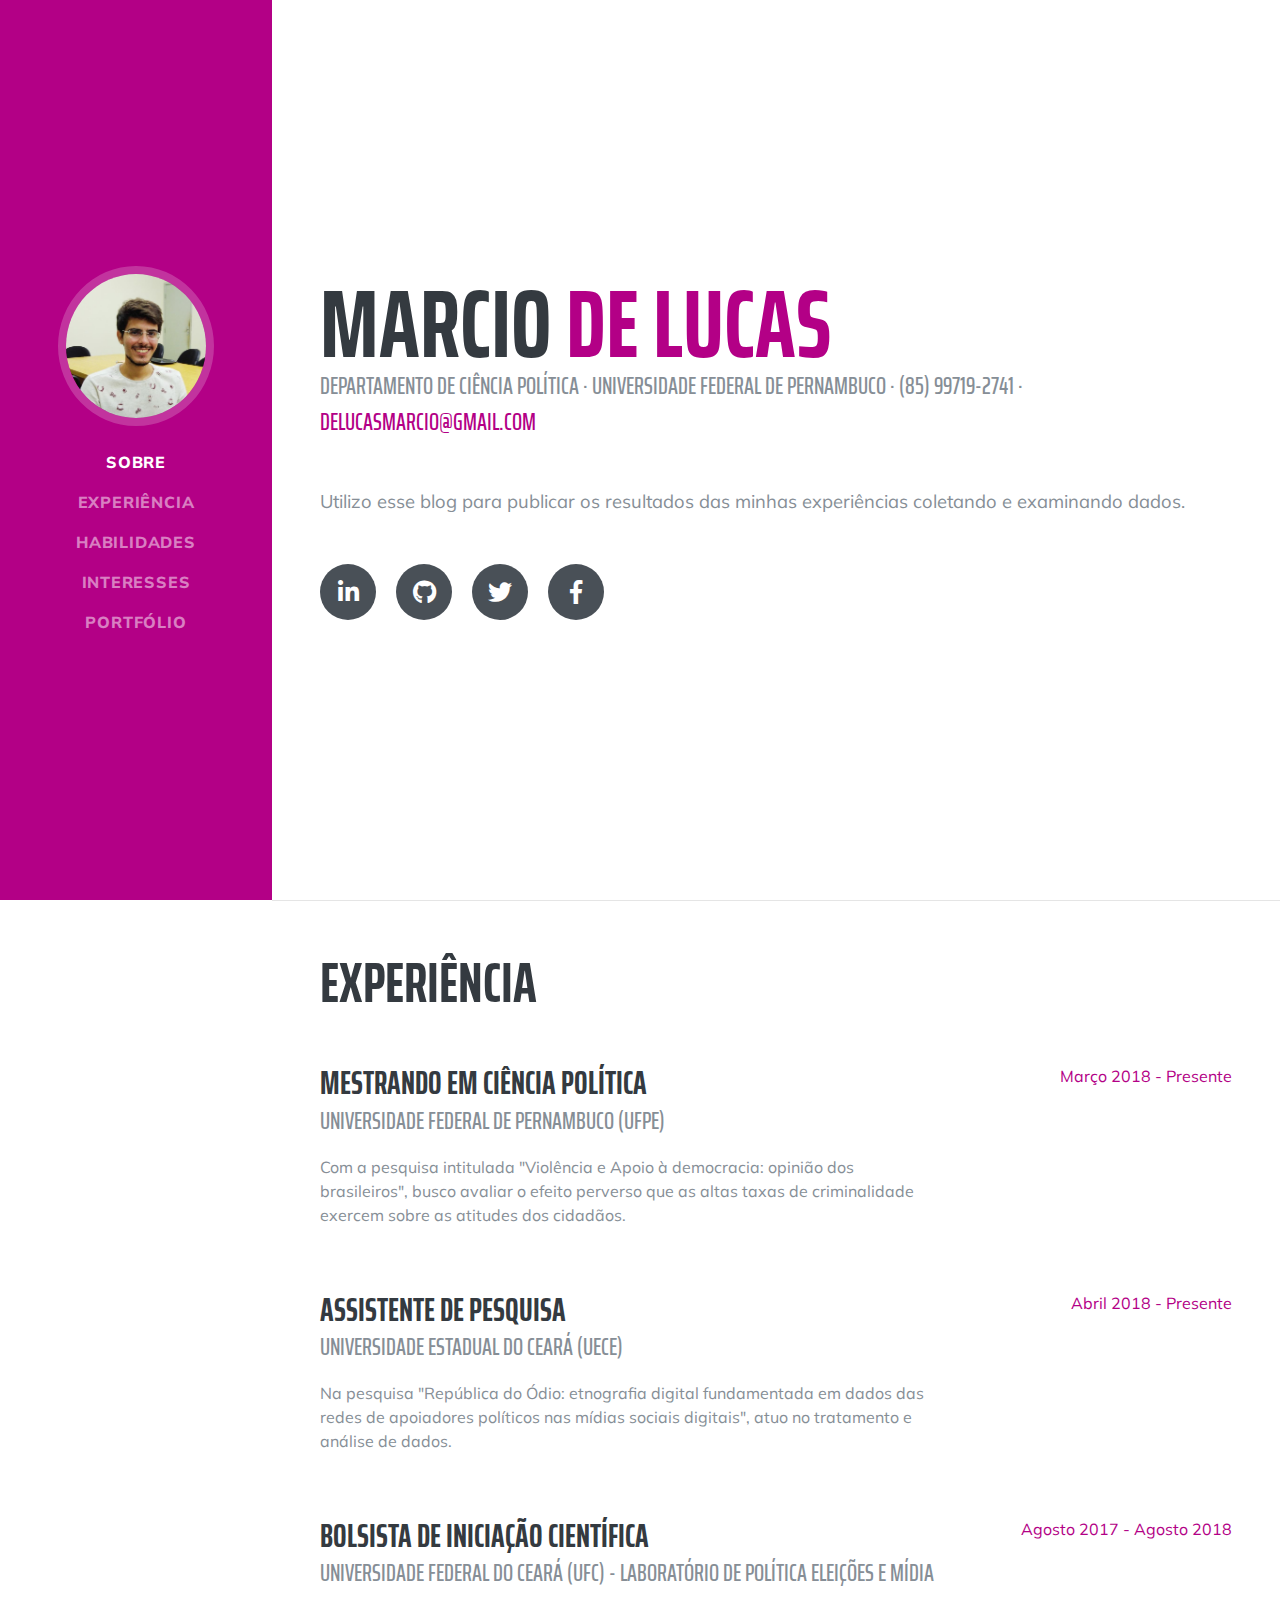
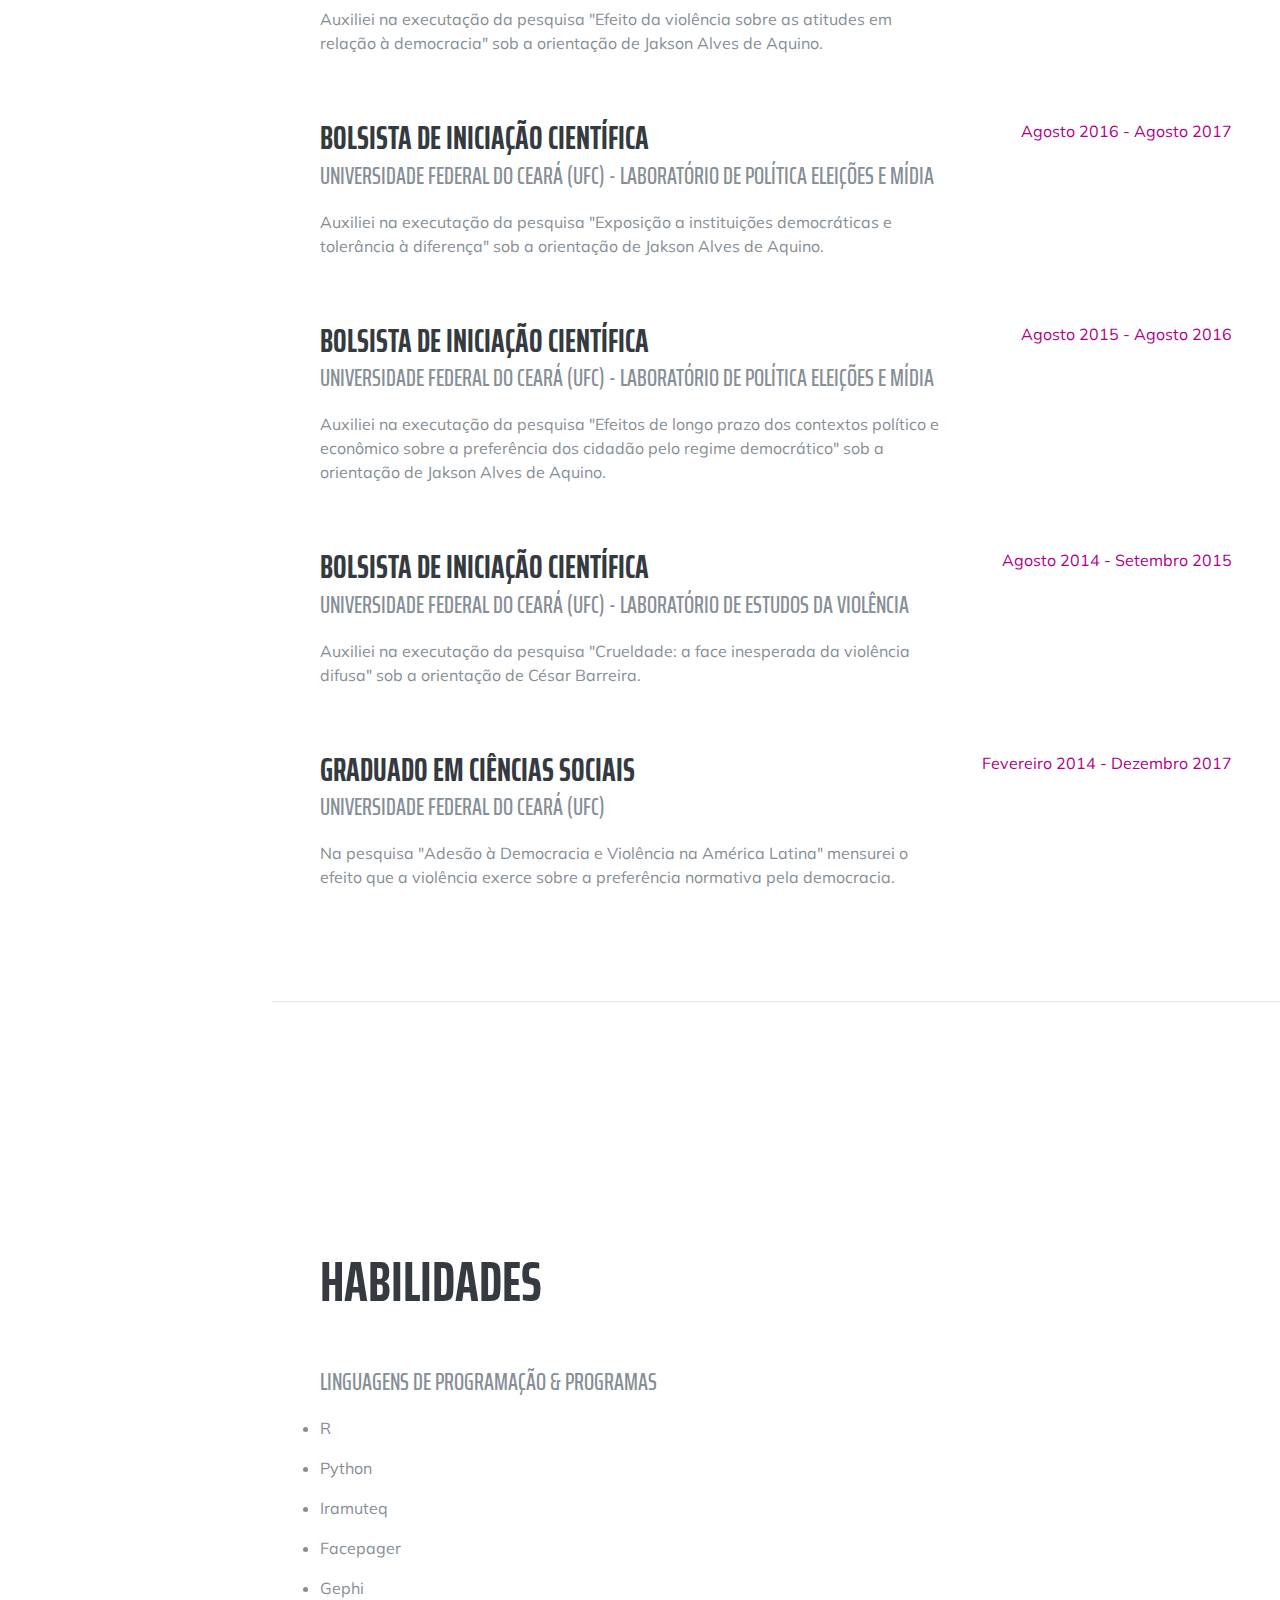
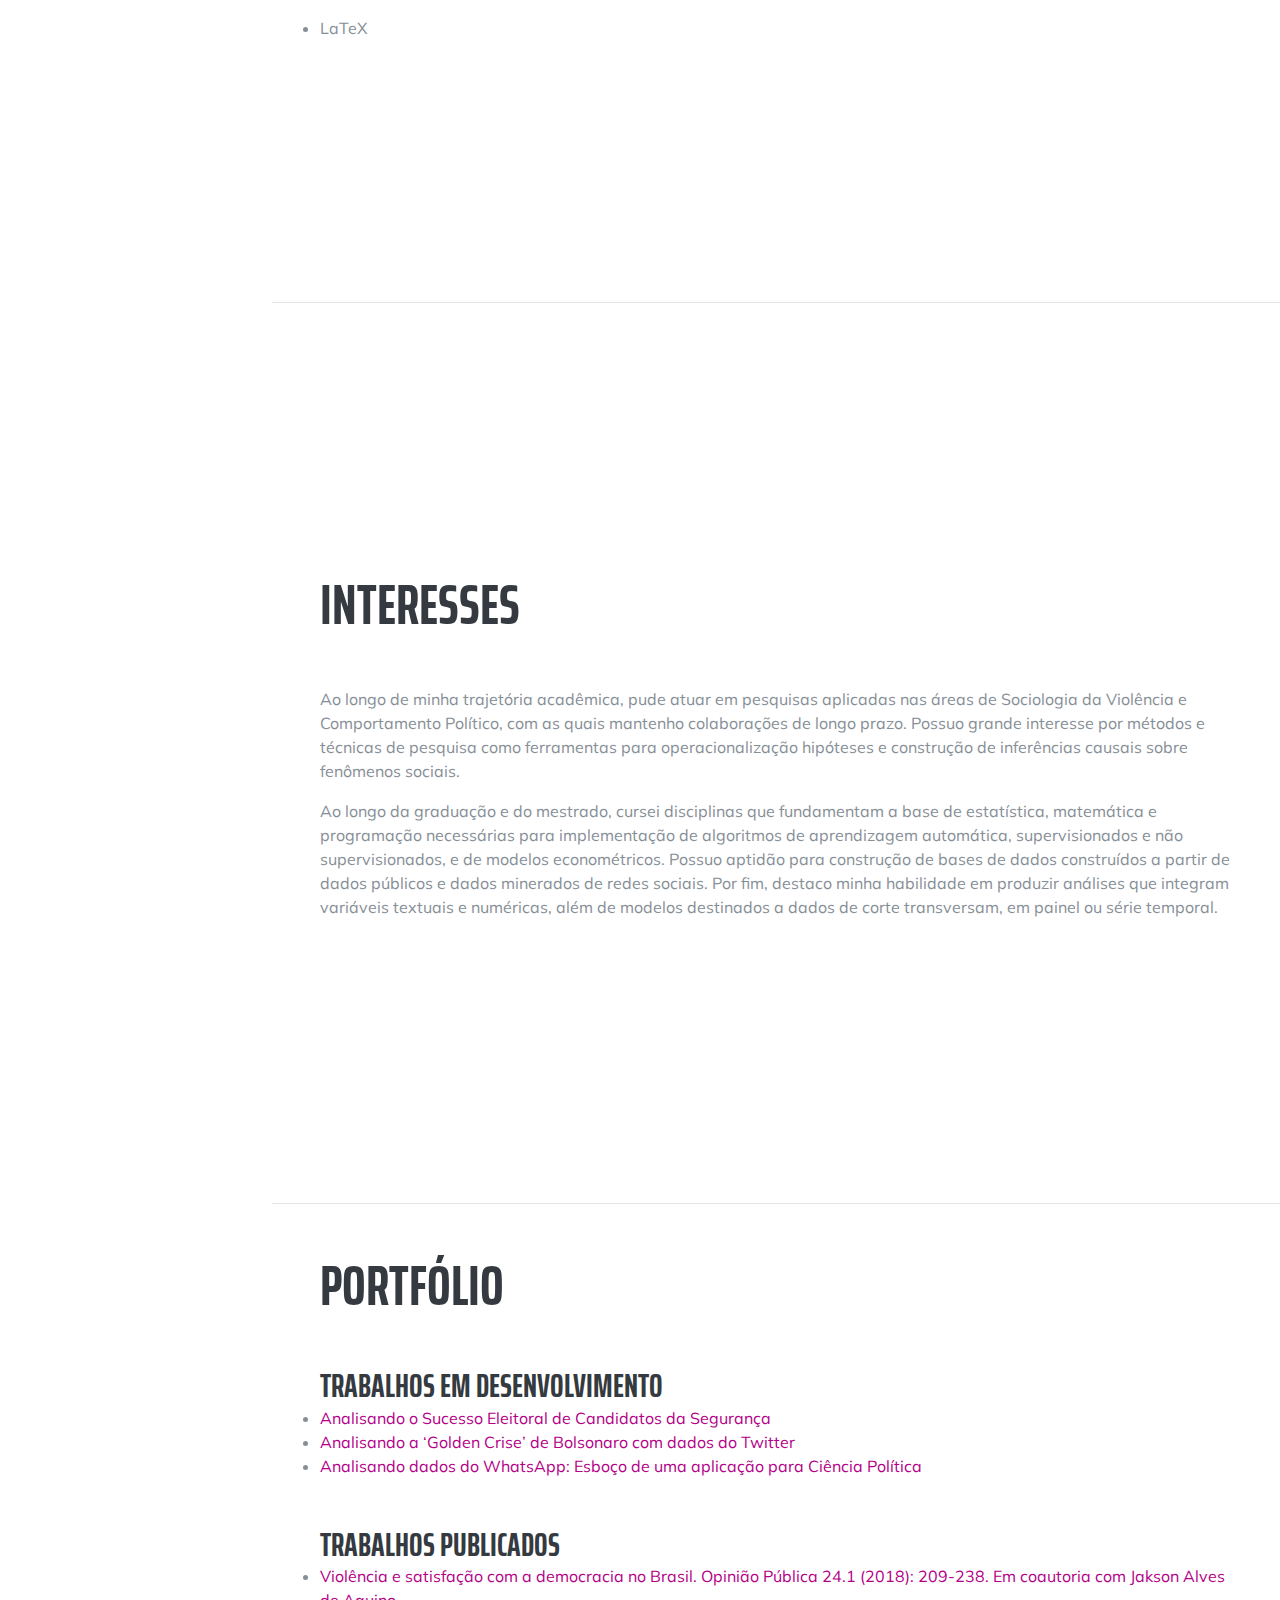
==== commit 0ee1558e: "something" ====
--- a/index.html
+++ b/index.html
@@ -211,8 +211,9 @@
     <section class="resume-section p-3 p-lg-5 d-flex justify-content-center" id="awards">
       <div class="w-100">
         <h2 class="mb-5">Portfólio</h2>
-      <div class="resume-item d-flex flex-column flex-md-row justify-content-between mb-5">
-		<div class="subheading mb-3">Trabalhos em Desenvolvimento</div>
+        <div class="resume-item d-flex flex-column flex-md-row justify-content-between mb-5">
+          <div class="resume-content">
+            <h3 class="mb-0">Trabalhos em Desenvolvimento</h3>
           <li>
           <i class="fa-li fa fa-check"></i>
             <a href="https://delucasmarcio.github.io/Marcio_Portfolio/case_militaristas">Analisando o Sucesso Eleitoral de Candidatos da Segurança</a></li>
@@ -222,18 +223,21 @@
           <li>
           <i class="fa-li fa fa-check"></i>
             <a href="https://delucasmarcio.github.io/Marcio_Portfolio/case_wpp">Analisando dados do WhatsApp: Esboço de uma aplicação para Ciência Política</a></li>
-      	</div>
-      </div>
-  	  
-  	  <div class="resume-item d-flex flex-column flex-md-row justify-content-between mb-5">
-  	   <div class="subheading mb-3">Trabalhos Publicados</div>
+          </div>
+        </div>
+        
+        <div class="resume-item d-flex flex-column flex-md-row justify-content-between mb-5">
+          <div class="resume-content">
+            <h3 class="mb-0">Trabalhos Publicados</h3>
           <li>
           <i class="fa-li fa fa-check"></i>
             <a href="http://www.scielo.br/scielo.php?pid=S0104-62762018000100209&script=sci_arttext&tlng=pt">Violência e satisfação com a democracia no Brasil. Opinião Pública 24.1 (2018): 209-238. Em coautoria com Jakson Alves de Aquino. </a></li>
-       </div>
-      </div> 
-    </section>
-
+          </div>
+        </div>
+
+      </div>
+
+    </section>
   </div>
 
   <!-- Bootstrap core JavaScript -->
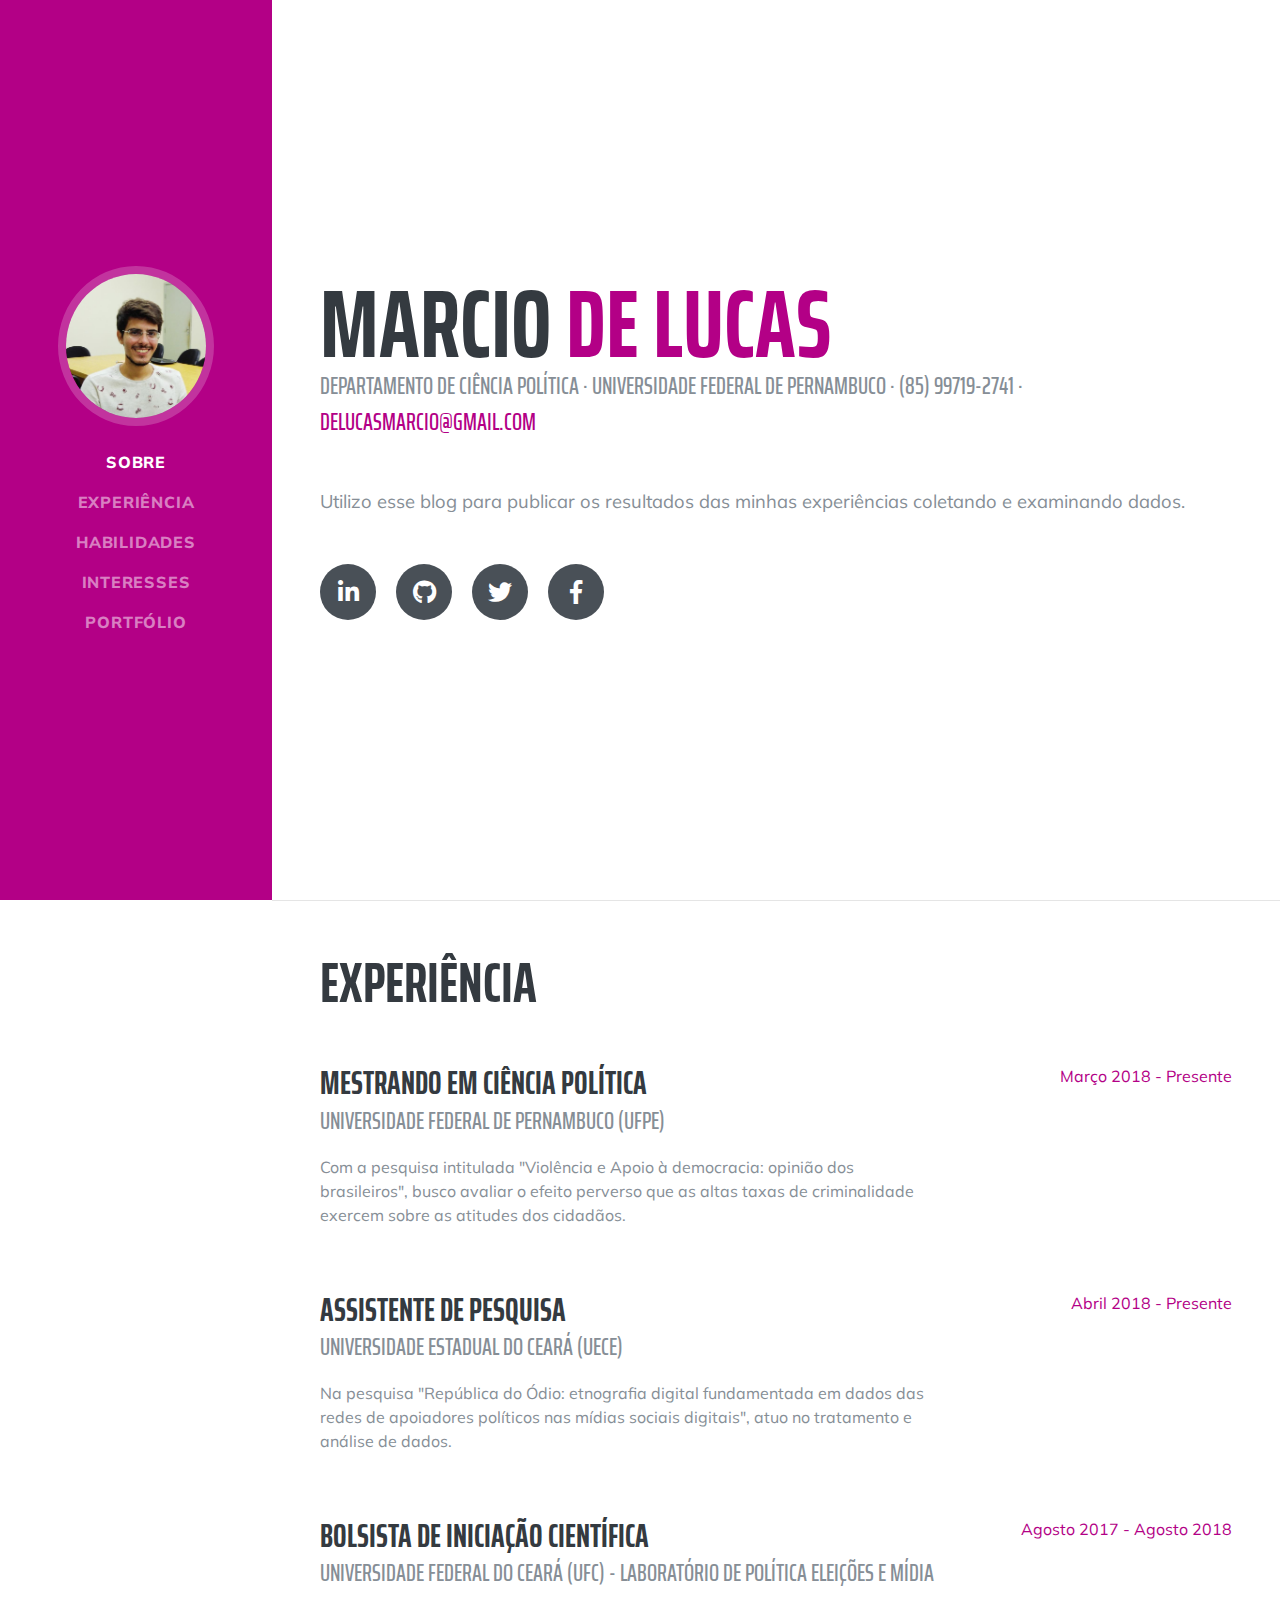
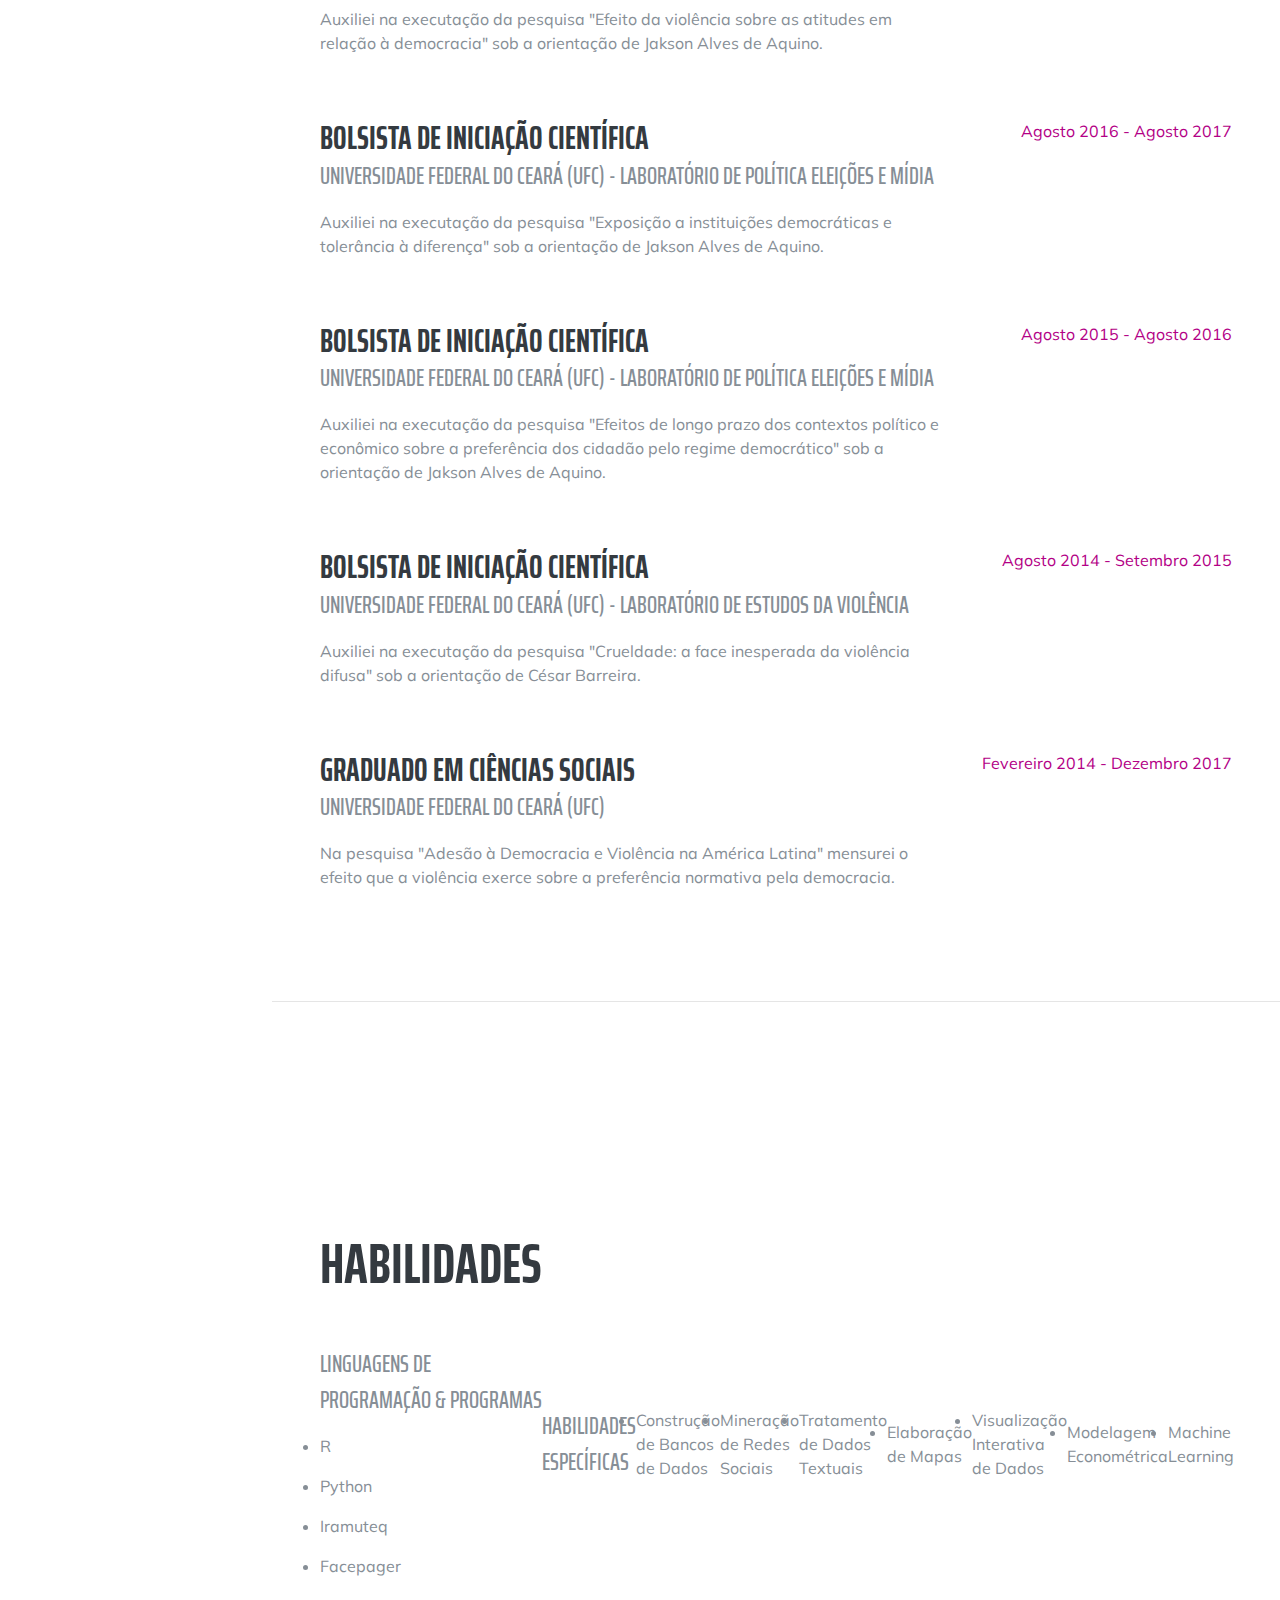
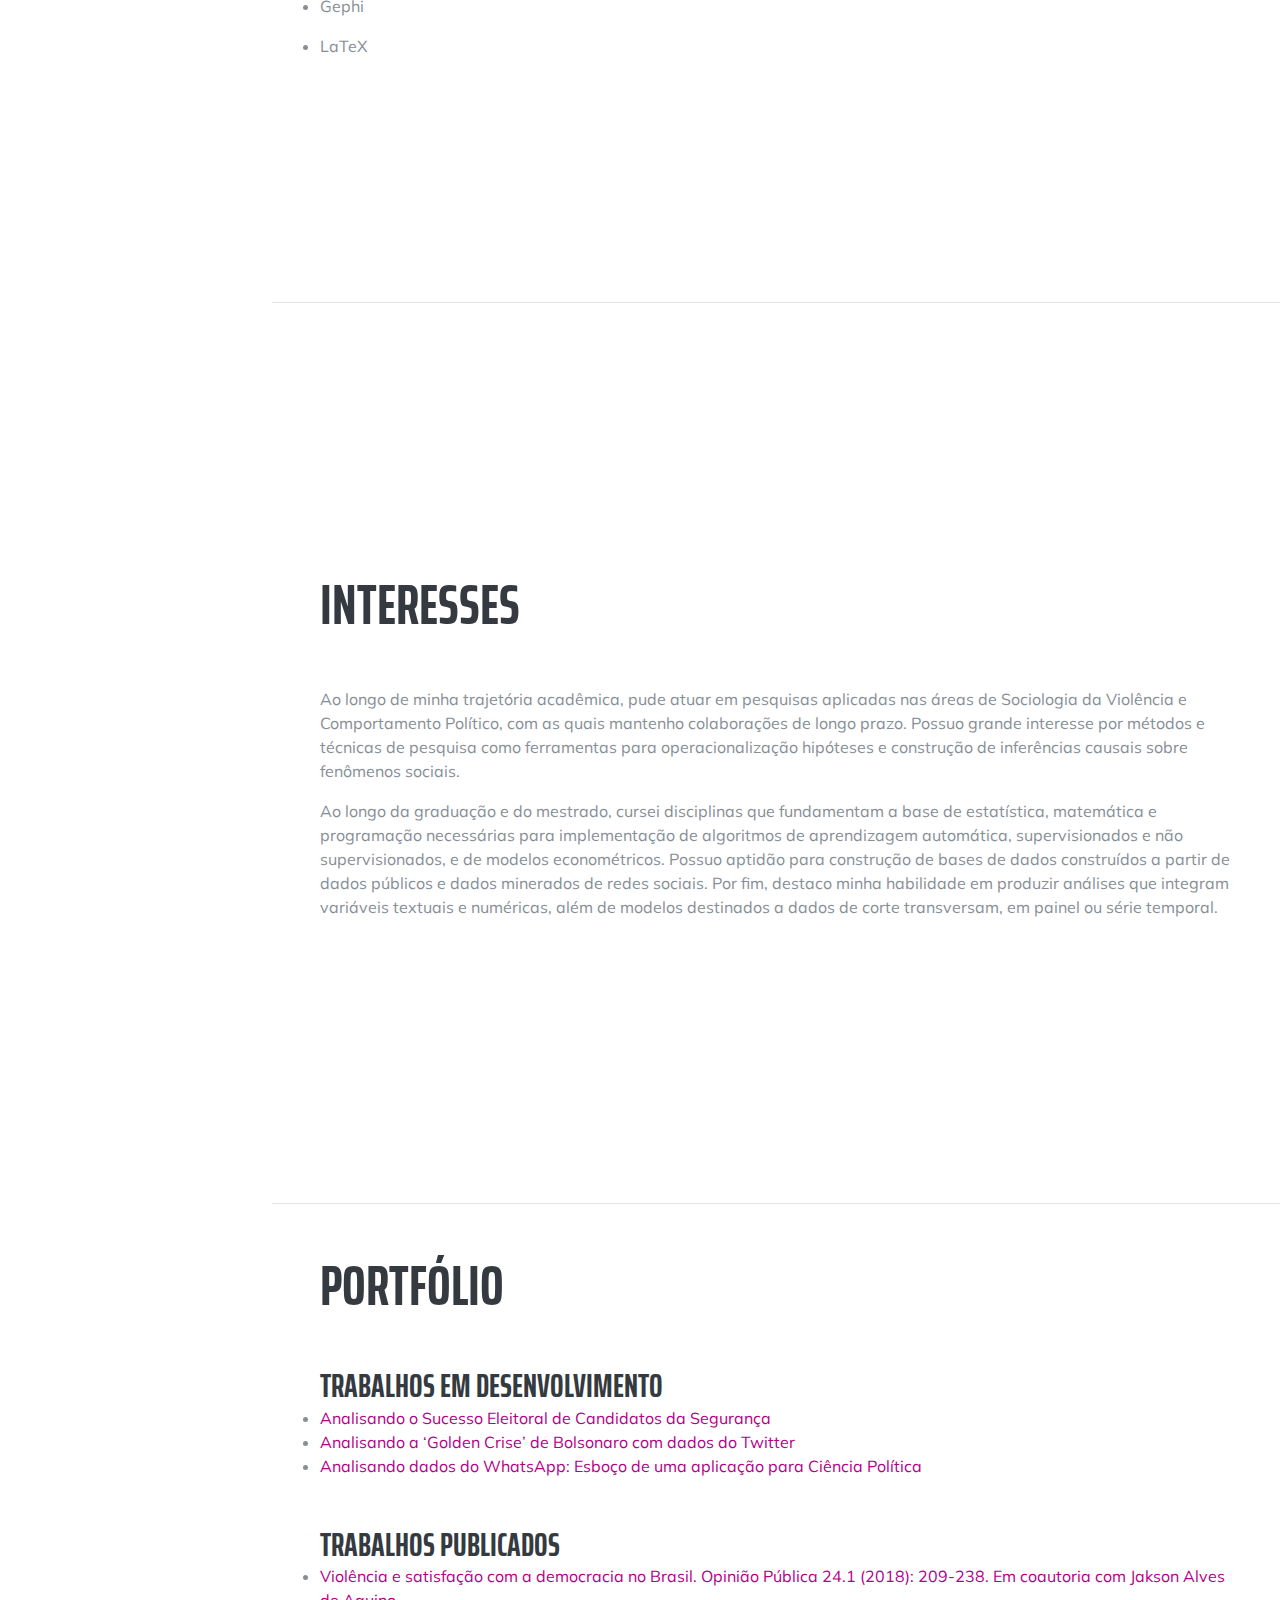
==== commit baff0e89: "something" ====
--- a/index.html
+++ b/index.html
@@ -194,6 +194,30 @@
             <i class="fa-li fa fa-check"></i>
             <p>LaTeX</p></li>
       </div>
+      
+      <div class="subheading mb-3">Habilidades Específicas</div>
+          <li>
+            <i class="fa-li fa fa-check"></i>
+            <p>Construção de Bancos de Dados</p></li>
+          <li>
+            <i class="fa-li fa fa-check"></i>
+            <p>Mineração de Redes Sociais</p></li>
+           <li>
+            <i class="fa-li fa fa-check"></i>
+            <p>Tratamento de Dados Textuais</p></li>
+          <li>
+            <i class="fa-li fa fa-check"></i>
+            <p>Elaboração de Mapas</p></li>
+          <li>
+            <i class="fa-li fa fa-check"></i>
+            <p>Visualização Interativa de Dados</p></li>
+          <li>
+            <i class="fa-li fa fa-check"></i>
+            <p>Modelagem Econométrica</p></li>
+          <li>
+            <i class="fa-li fa fa-check"></i>
+            <p>Machine Learning</p></li>
+      </div>
     </section>
 
     <hr class="m-0">
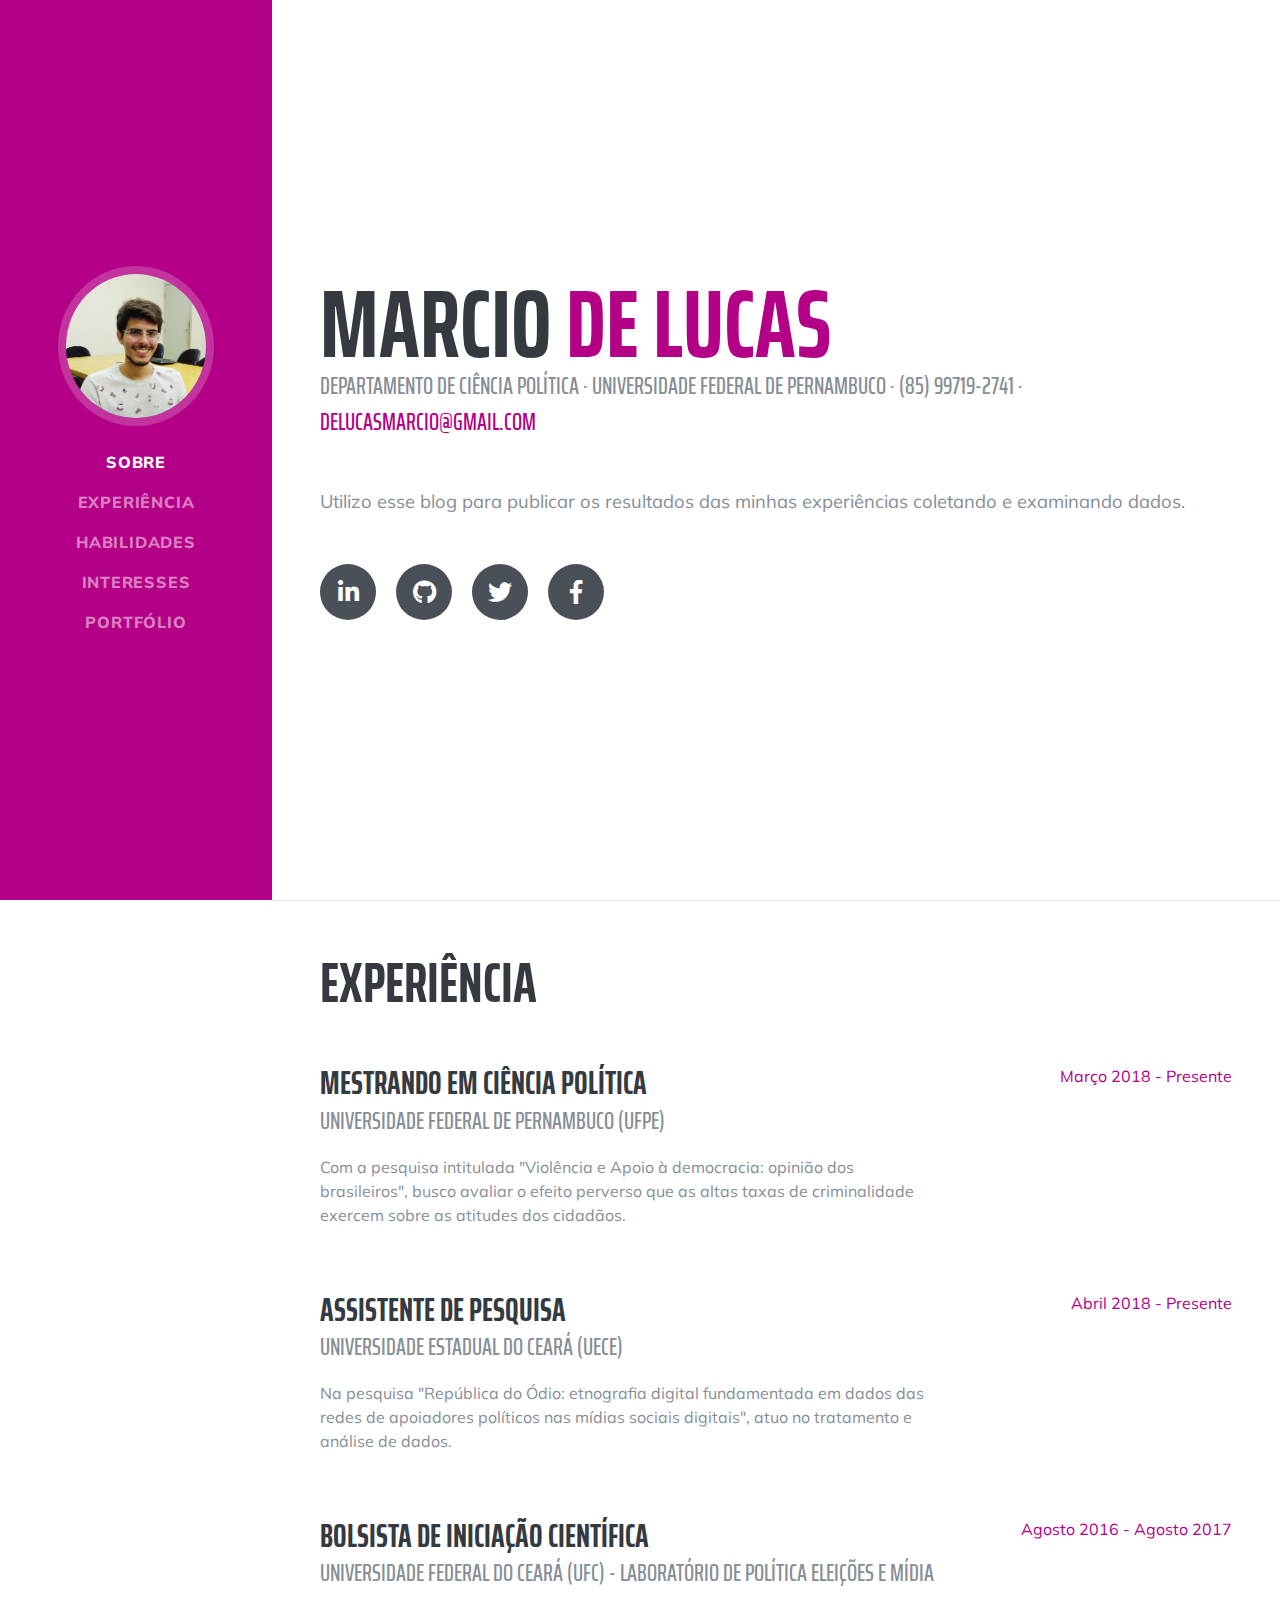
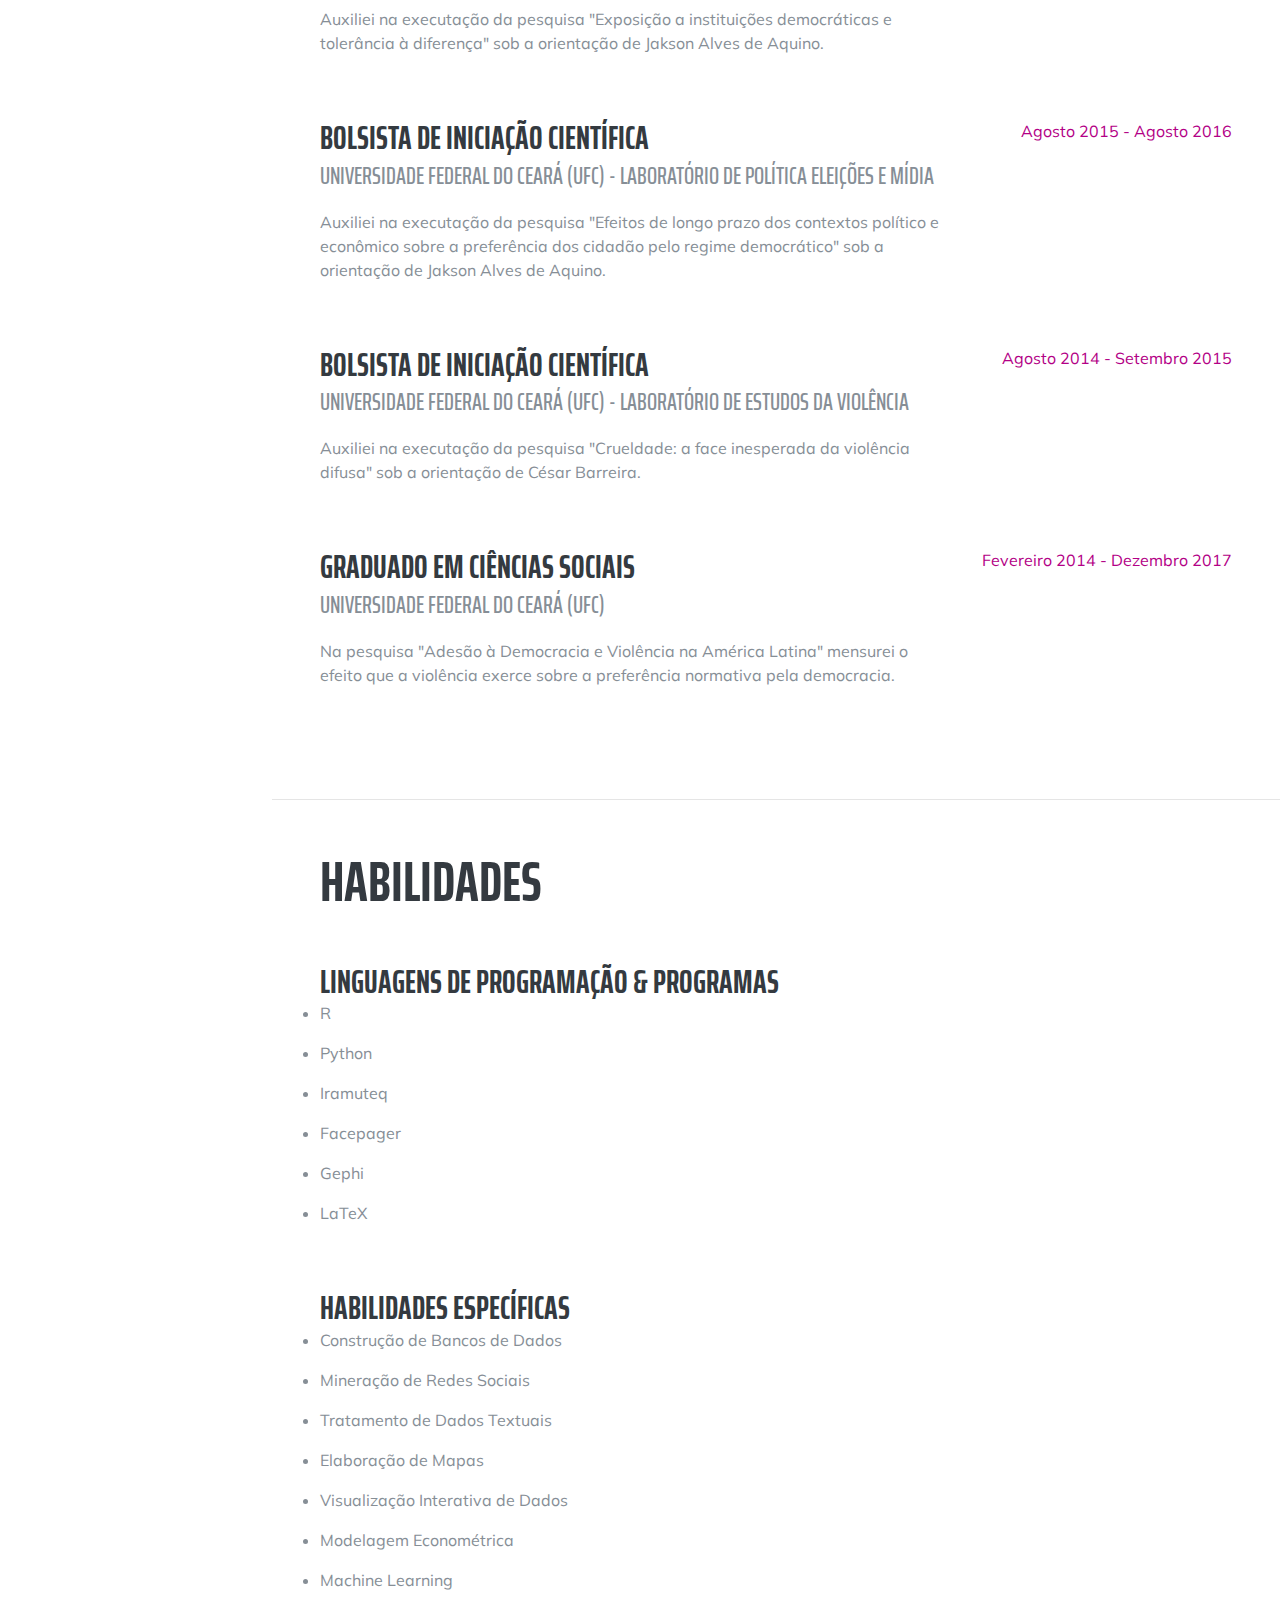
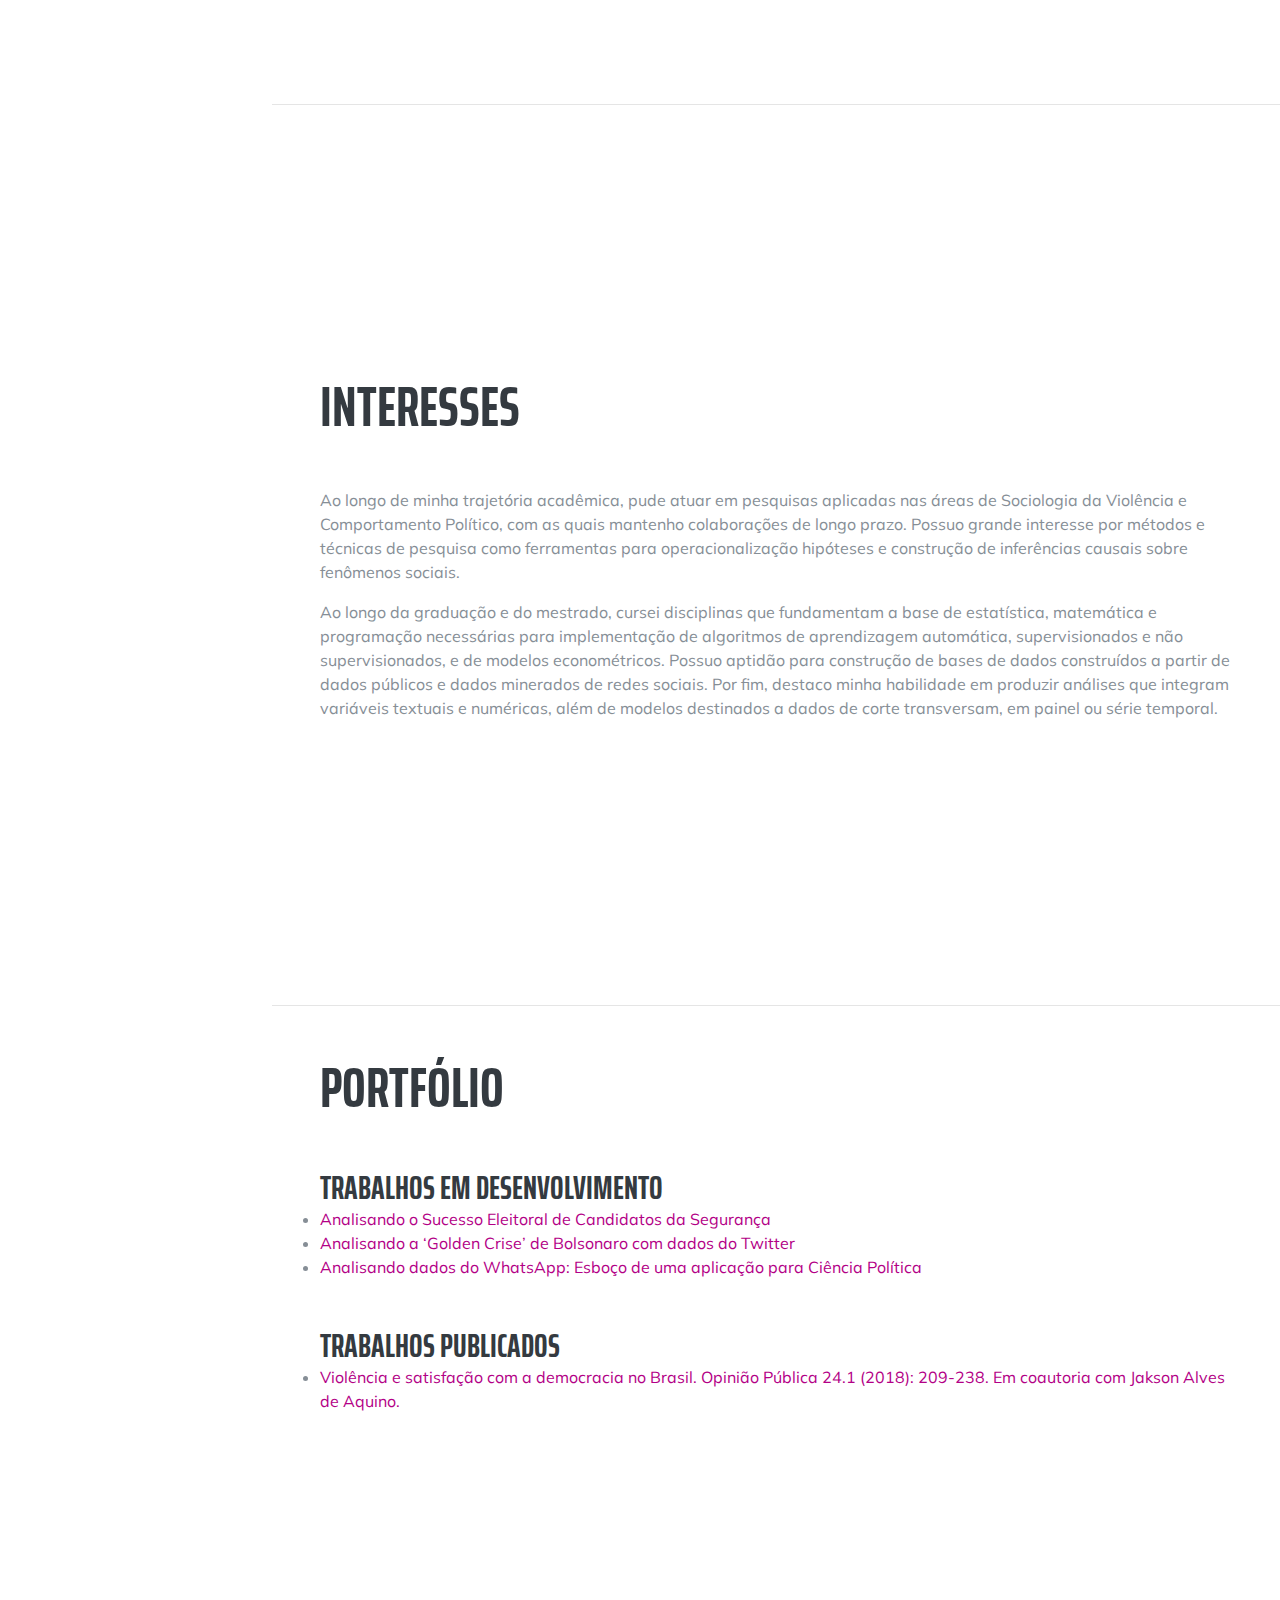
==== commit 86e35867: "something" ====
--- a/index.html
+++ b/index.html
@@ -115,17 +115,6 @@
           <div class="resume-content">
             <h3 class="mb-0">Bolsista de Iniciação Científica</h3>
             <div class="subheading mb-3">Universidade Federal do Ceará (UFC) - Laboratório de Política Eleições e Mídia </div>
-            <p>Auxiliei na executação da pesquisa "Efeito da violência sobre as atitudes em relação à democracia" sob a orientação de Jakson Alves de Aquino.</p>
-          </div>
-          <div class="resume-date text-md-right">
-            <span class="text-primary">Agosto 2017 - Agosto 2018</span>
-          </div>
-        </div>
-        
-        <div class="resume-item d-flex flex-column flex-md-row justify-content-between mb-5">
-          <div class="resume-content">
-            <h3 class="mb-0">Bolsista de Iniciação Científica</h3>
-            <div class="subheading mb-3">Universidade Federal do Ceará (UFC) - Laboratório de Política Eleições e Mídia </div>
             <p>Auxiliei na executação da pesquisa "Exposição a instituições democráticas e tolerância à diferença" sob a orientação de Jakson Alves de Aquino.</p>
           </div>
           <div class="resume-date text-md-right">
@@ -174,52 +163,61 @@
     <section class="resume-section p-3 p-lg-5 d-flex align-items-center" id="skills">
       <div class="w-100">
         <h2 class="mb-5">Habilidades</h2>
-        <div class="subheading mb-3">Linguagens de Programação &amp; Programas</div>
-          <li>
-            <i class="fa-li fa fa-check"></i>
-            <p>R</p></li>
-          <li>
-            <i class="fa-li fa fa-check"></i>
-            <p>Python</p></li>
-           <li>
-            <i class="fa-li fa fa-check"></i>
-            <p>Iramuteq</p></li>
-          <li>
-            <i class="fa-li fa fa-check"></i>
-            <p>Facepager</p></li>
-          <li>
-            <i class="fa-li fa fa-check"></i>
-            <p>Gephi</p></li>
-          <li>
-            <i class="fa-li fa fa-check"></i>
-            <p>LaTeX</p></li>
-      </div>
-      
-      <div class="subheading mb-3">Habilidades Específicas</div>
-          <li>
-            <i class="fa-li fa fa-check"></i>
-            <p>Construção de Bancos de Dados</p></li>
-          <li>
-            <i class="fa-li fa fa-check"></i>
-            <p>Mineração de Redes Sociais</p></li>
-           <li>
-            <i class="fa-li fa fa-check"></i>
-            <p>Tratamento de Dados Textuais</p></li>
-          <li>
-            <i class="fa-li fa fa-check"></i>
-            <p>Elaboração de Mapas</p></li>
-          <li>
-            <i class="fa-li fa fa-check"></i>
-            <p>Visualização Interativa de Dados</p></li>
-          <li>
-            <i class="fa-li fa fa-check"></i>
-            <p>Modelagem Econométrica</p></li>
-          <li>
-            <i class="fa-li fa fa-check"></i>
-            <p>Machine Learning</p></li>
-      </div>
-    </section>
-
+        <div class="resume-item d-flex flex-column flex-md-row justify-content-between mb-5">
+          <div class="resume-content">
+            <h3 class="mb-0">Linguagens de Programação &amp; Programas</h3>
+		      <li>
+		        <i class="fa-li fa fa-check"></i>
+		        <p>R</p></li>
+		      <li>
+		        <i class="fa-li fa fa-check"></i>
+		        <p>Python</p></li>
+		       <li>
+		        <i class="fa-li fa fa-check"></i>
+		        <p>Iramuteq</p></li>
+		      <li>
+		        <i class="fa-li fa fa-check"></i>
+		        <p>Facepager</p></li>
+		      <li>
+		        <i class="fa-li fa fa-check"></i>
+		        <p>Gephi</p></li>
+		      <li>
+		        <i class="fa-li fa fa-check"></i>
+		        <p>LaTeX</p></li>
+          </div>
+        </div>
+        
+        <div class="resume-item d-flex flex-column flex-md-row justify-content-between mb-5">
+          <div class="resume-content">
+            <h3 class="mb-0">Habilidades Específicas</h3>
+		      <li>
+		        <i class="fa-li fa fa-check"></i>
+		        <p>Construção de Bancos de Dados</p></li>
+		      <li>
+		        <i class="fa-li fa fa-check"></i>
+		        <p>Mineração de Redes Sociais</p></li>
+		       <li>
+		        <i class="fa-li fa fa-check"></i>
+		        <p>Tratamento de Dados Textuais</p></li>
+		      <li>
+		        <i class="fa-li fa fa-check"></i>
+		        <p>Elaboração de Mapas</p></li>
+		      <li>
+		        <i class="fa-li fa fa-check"></i>
+		        <p>Visualização Interativa de Dados</p></li>
+		      <li>
+		        <i class="fa-li fa fa-check"></i>
+		        <p>Modelagem Econométrica</p></li>
+		      <li>
+		        <i class="fa-li fa fa-check"></i>
+		        <p>Machine Learning</p></li>
+          </div>
+        </div>
+
+      </div>
+
+    </section>
+    
     <hr class="m-0">
     <section class="resume-section p-3 p-lg-5 d-flex align-items-center" id="interests">
       <div class="w-100">
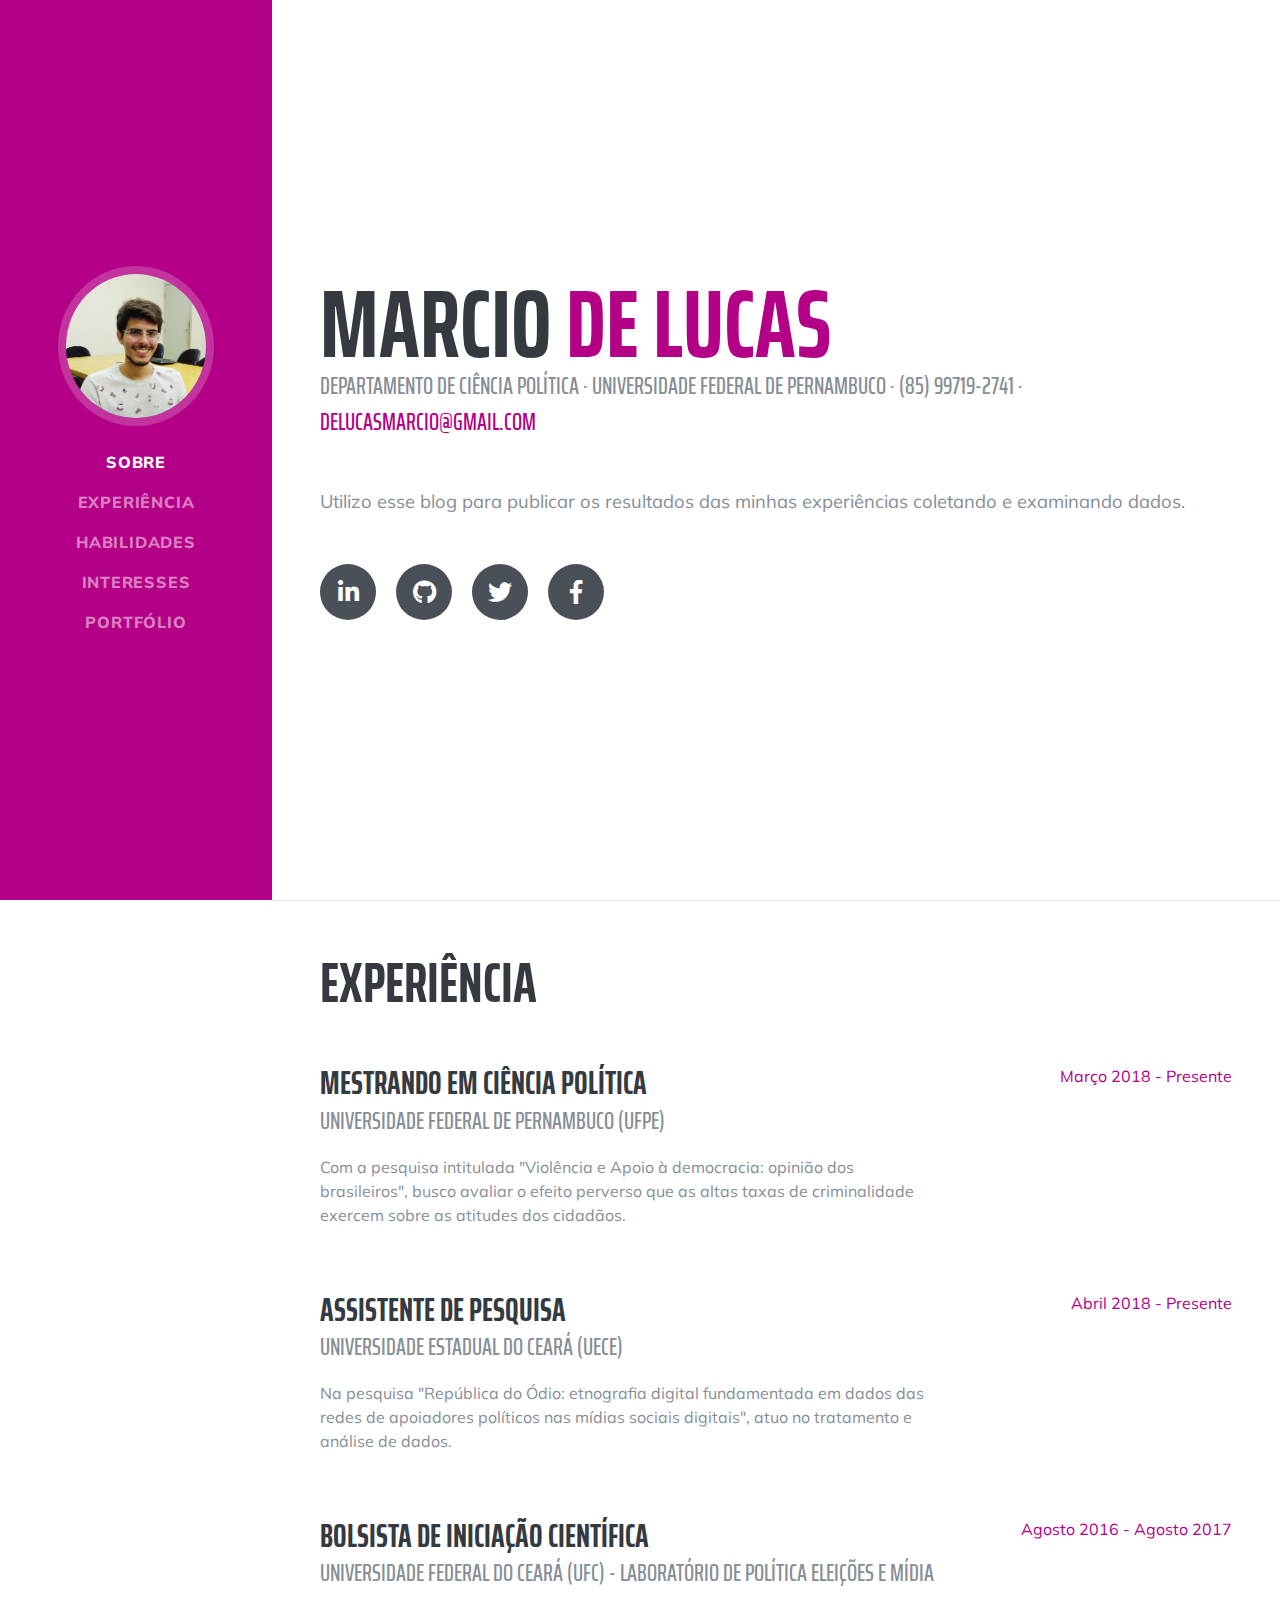
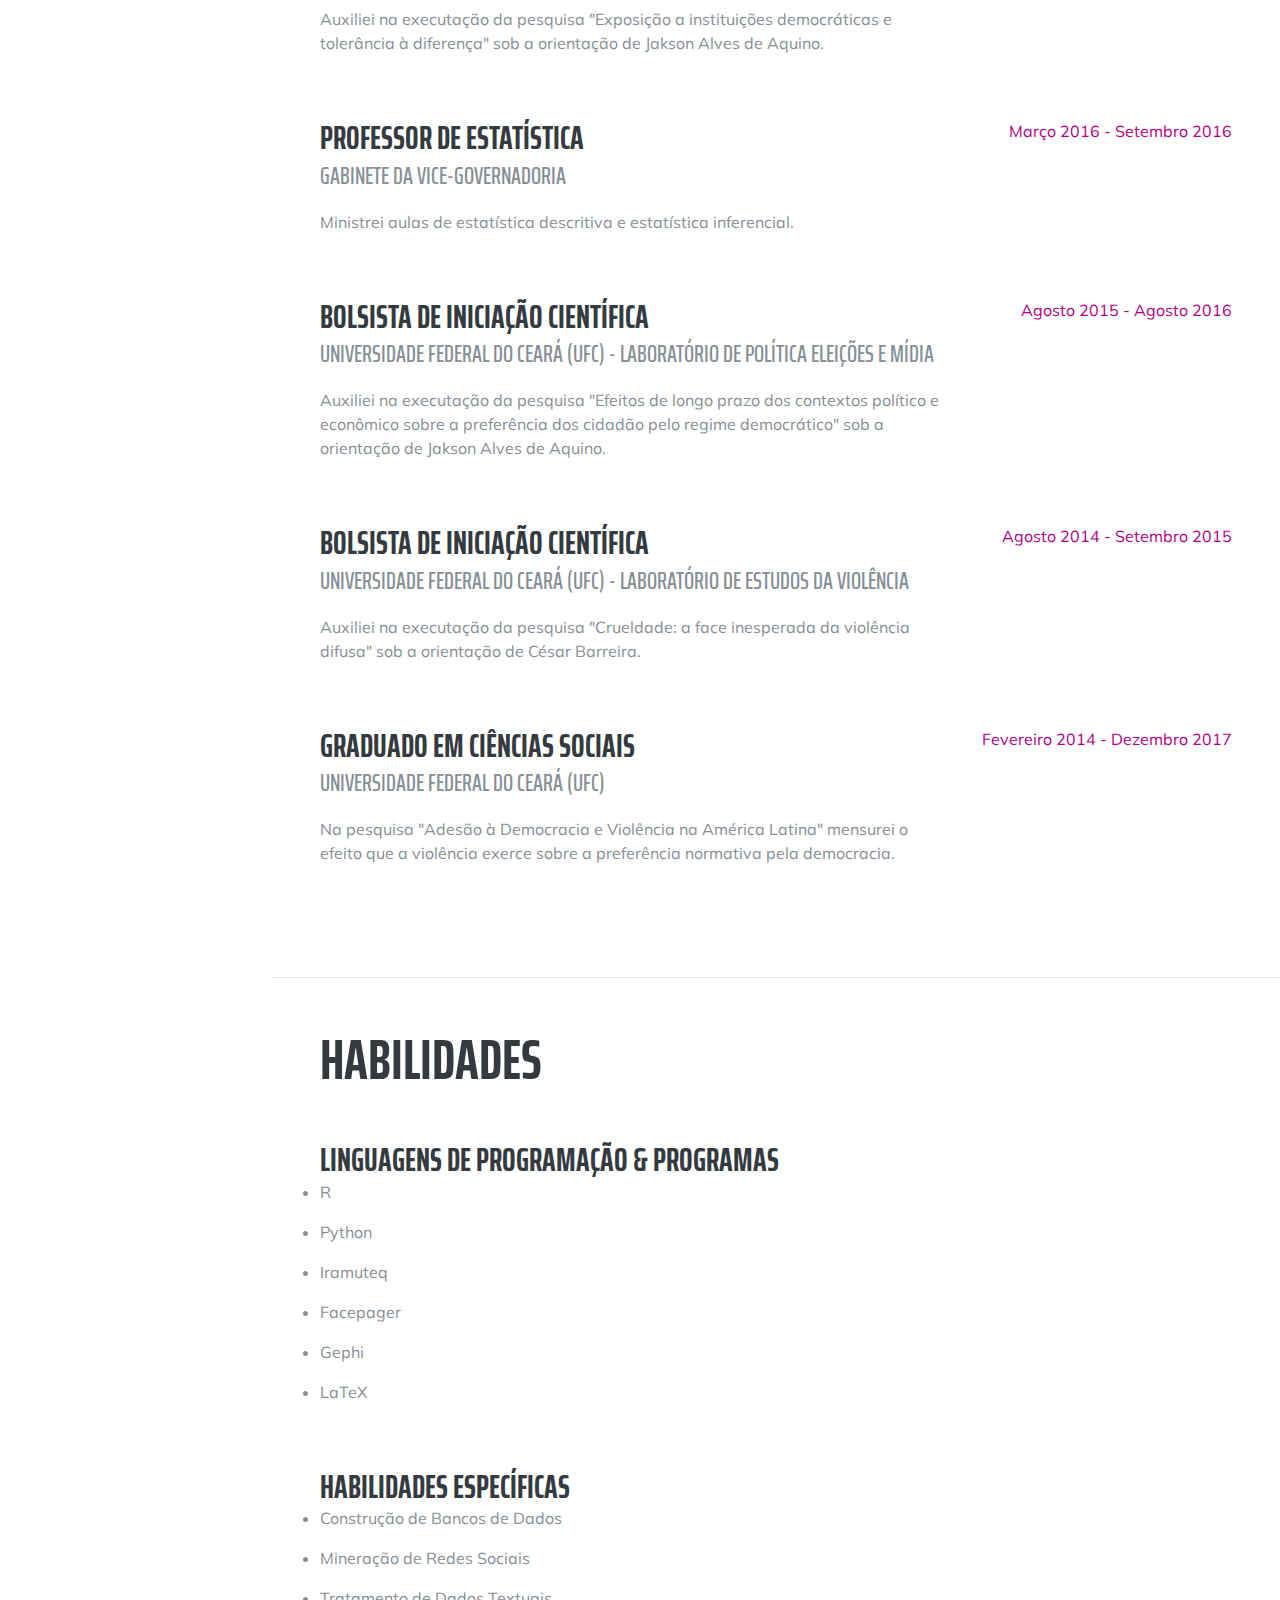
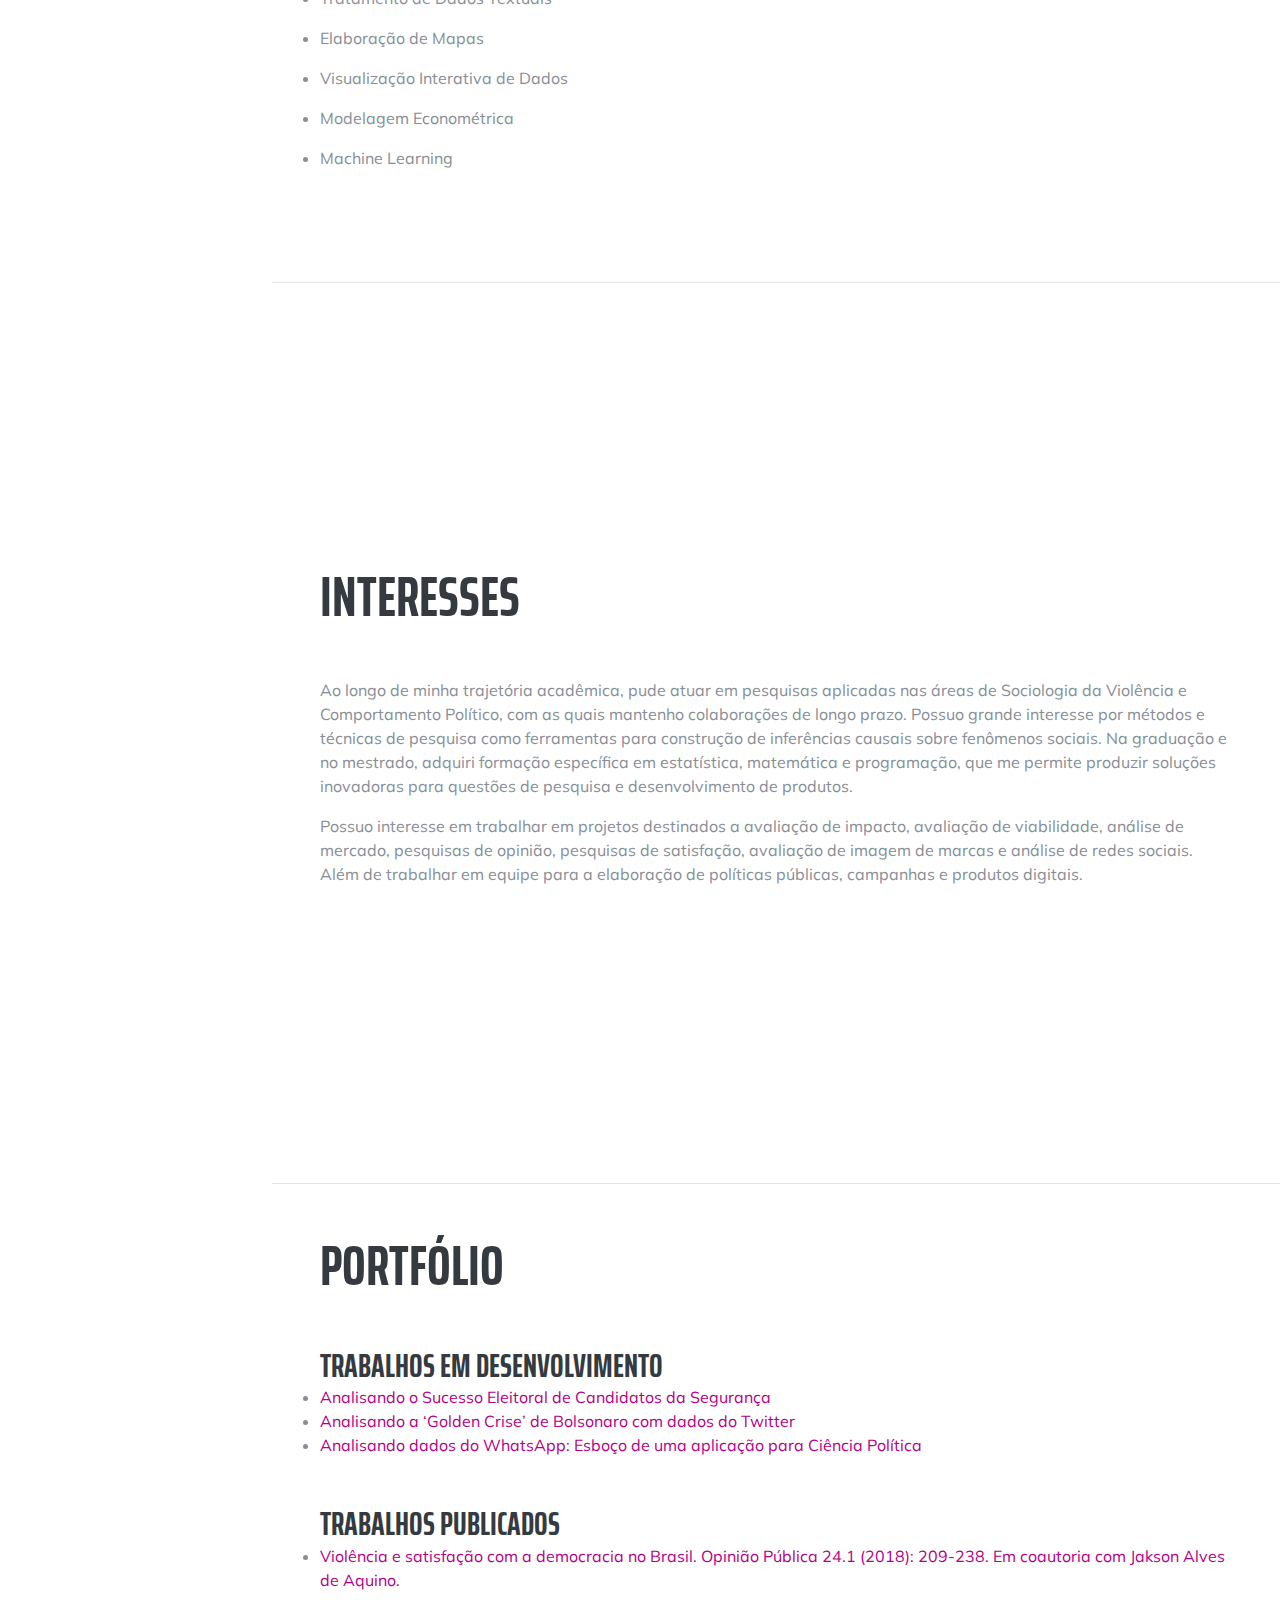
==== commit 860a9d41: "something" ====
--- a/index.html
+++ b/index.html
@@ -122,6 +122,17 @@
           </div>
         </div>
         
+                <div class="resume-item d-flex flex-column flex-md-row justify-content-between mb-5">
+          <div class="resume-content">
+            <h3 class="mb-0">Professor de Estatística</h3>
+            <div class="subheading mb-3">Gabinete da Vice-Governadoria </div>
+            <p>Ministrei aulas de estatística descritiva e estatística inferencial.</p>
+          </div>
+          <div class="resume-date text-md-right">
+            <span class="text-primary">Março 2016 - Setembro 2016</span>
+          </div>
+        </div>
+        
         <div class="resume-item d-flex flex-column flex-md-row justify-content-between mb-5">
           <div class="resume-content">
             <h3 class="mb-0">Bolsista de Iniciação Científica</h3>
@@ -222,9 +233,9 @@
     <section class="resume-section p-3 p-lg-5 d-flex align-items-center" id="interests">
       <div class="w-100">
         <h2 class="mb-5">Interesses</h2>
-        <p>Ao longo de minha trajetória acadêmica, pude atuar em pesquisas aplicadas nas áreas de Sociologia da Violência e Comportamento Político, com as quais mantenho colaborações de longo prazo. Possuo grande interesse por métodos e técnicas de pesquisa como ferramentas para operacionalização hipóteses e construção de inferências causais sobre fenômenos sociais.</p>
-        
-        <p>Ao longo da graduação e do mestrado, cursei disciplinas que fundamentam a base de estatística, matemática e programação necessárias para implementação de algoritmos de aprendizagem automática, supervisionados e não supervisionados, e de modelos econométricos. Possuo aptidão para construção de bases de dados construídos a partir de dados públicos e dados minerados de redes sociais. Por fim, destaco minha habilidade em produzir análises que integram variáveis textuais e numéricas, além de modelos destinados a dados de corte transversam, em painel ou série temporal. </p>
+        <p>Ao longo de minha trajetória acadêmica, pude atuar em pesquisas aplicadas nas áreas de Sociologia da Violência e Comportamento Político, com as quais mantenho colaborações de longo prazo. Possuo grande interesse por métodos e técnicas de pesquisa como ferramentas para construção de inferências causais sobre fenômenos sociais. Na graduação e no mestrado, adquiri formação específica em estatística, matemática e programação, que me permite produzir soluções inovadoras para questões de pesquisa e desenvolvimento de produtos.</p>
+       
+        <p>Possuo interesse em trabalhar em projetos destinados a avaliação de impacto, avaliação de viabilidade, análise de mercado, pesquisas de opinião, pesquisas de satisfação, avaliação de imagem de marcas e análise de redes sociais. Além de trabalhar em equipe para a elaboração de políticas públicas, campanhas e produtos digitais. </p>
       </div>
     </section>
 
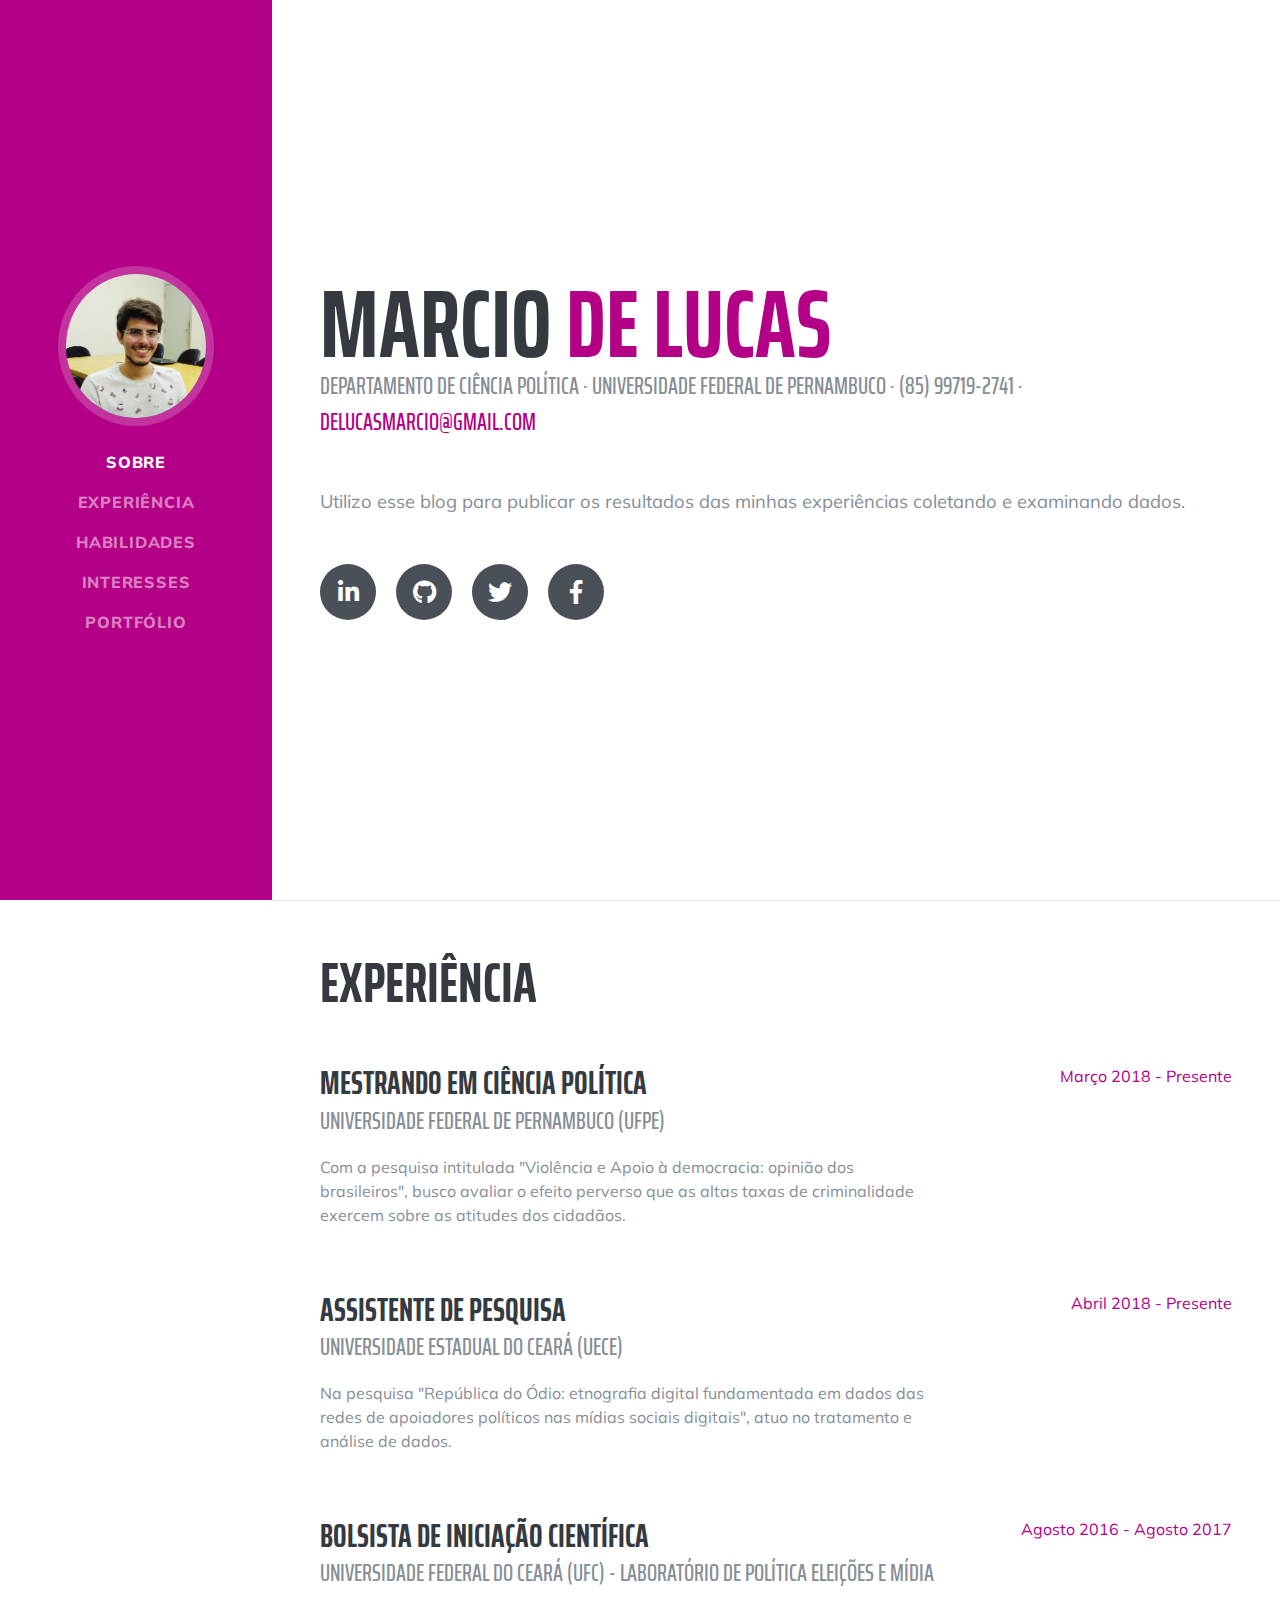
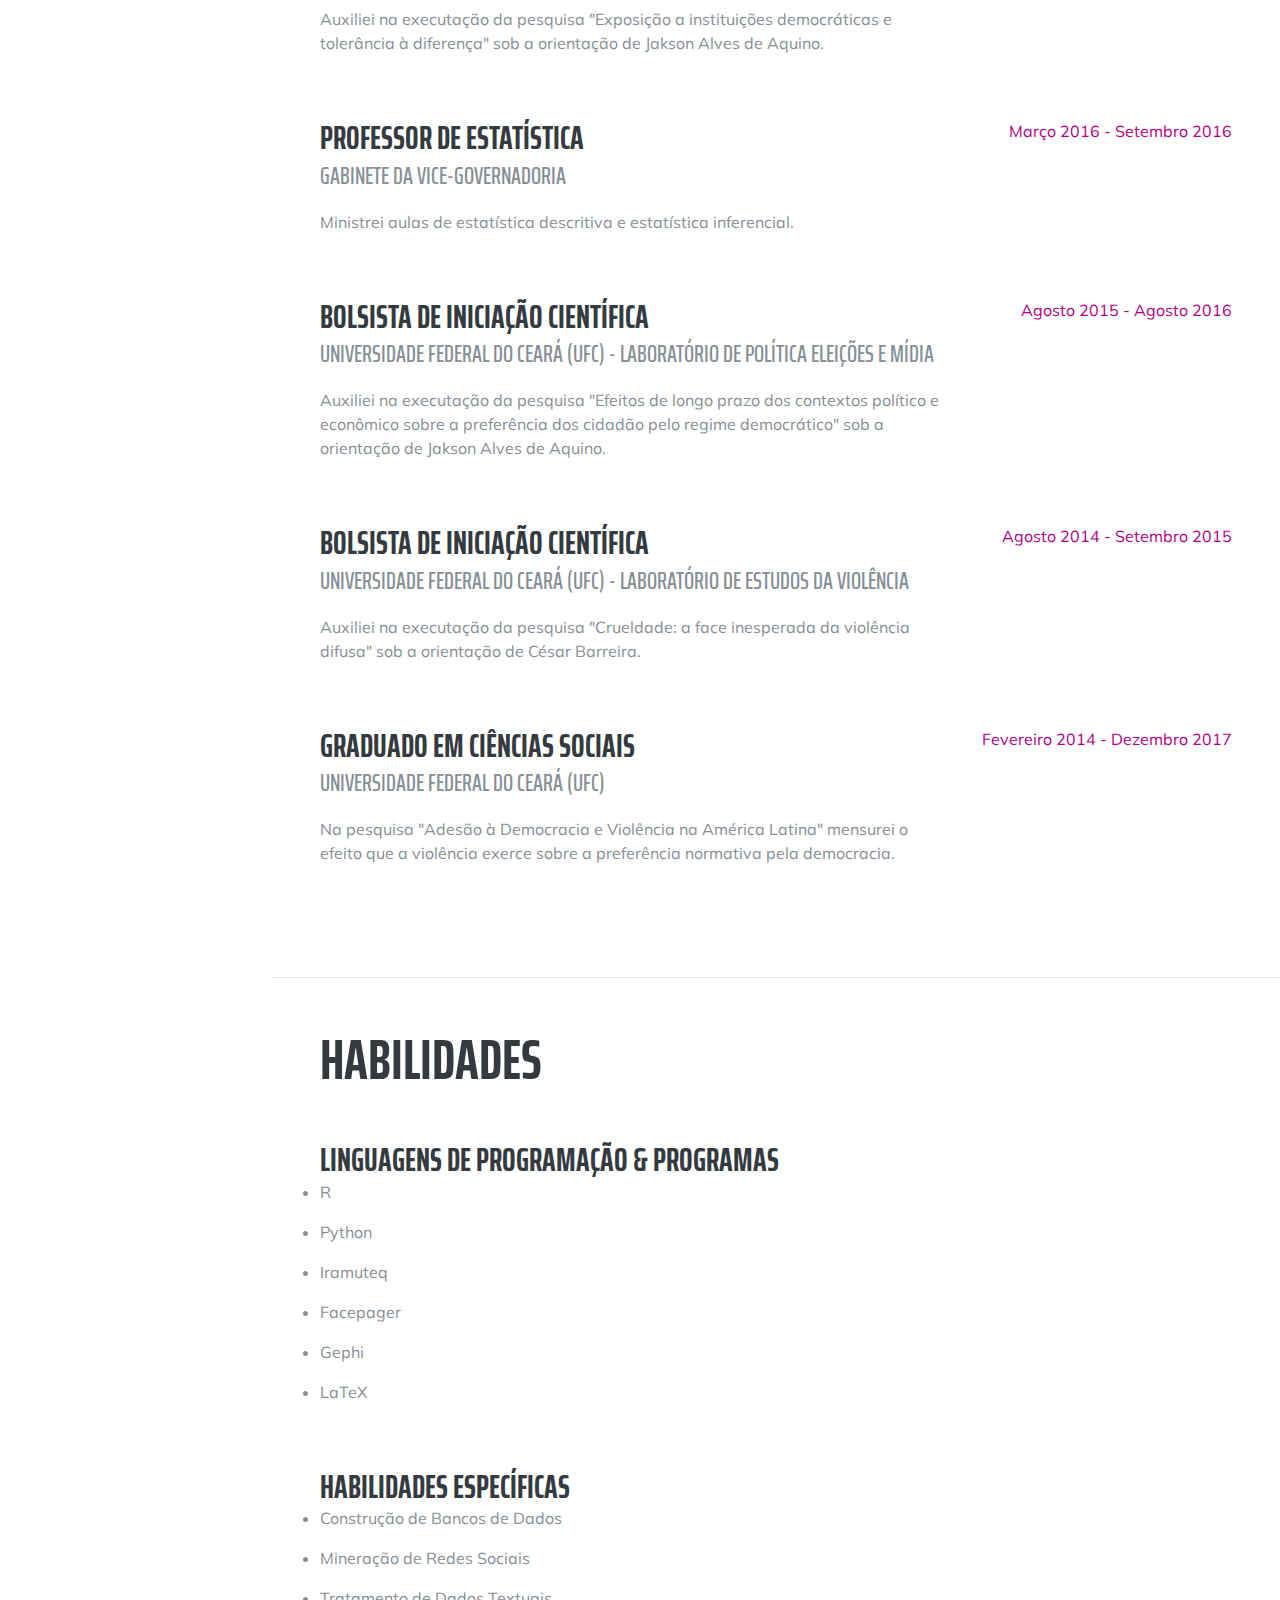
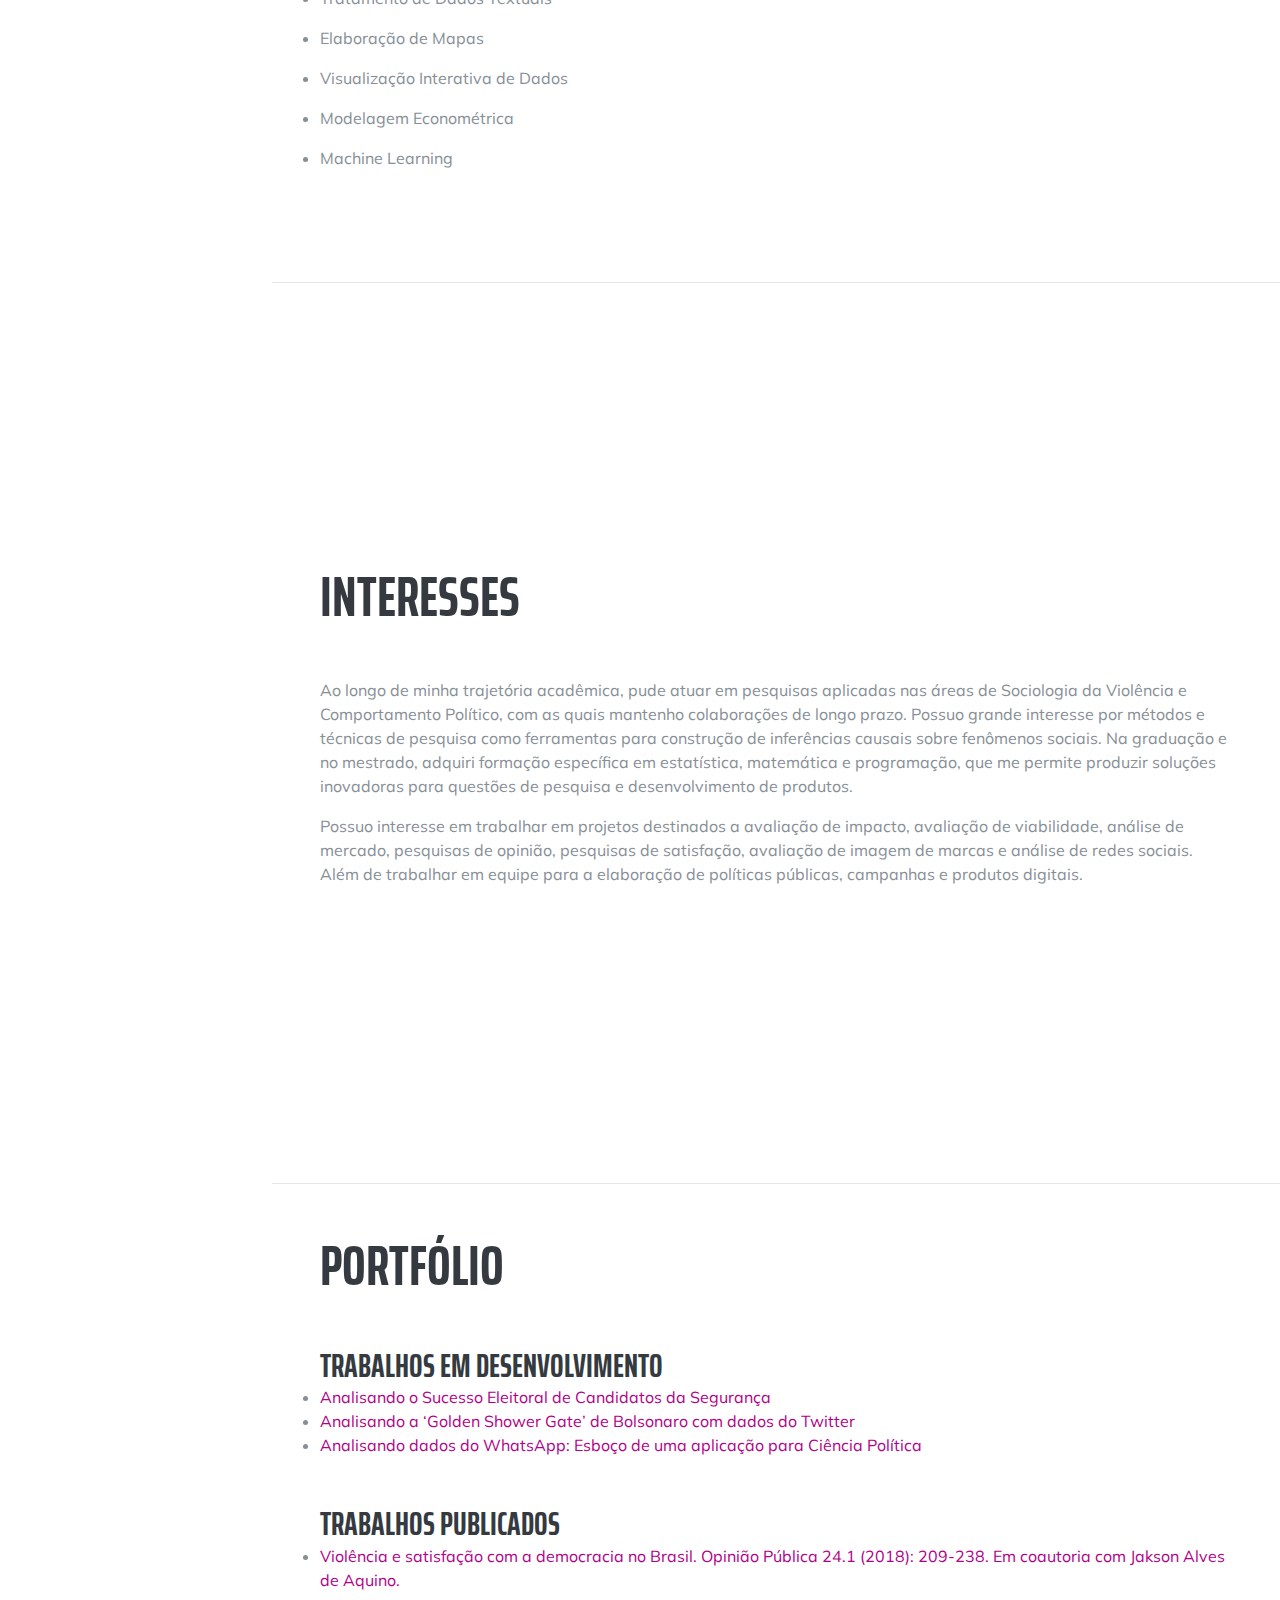
==== commit 06bdf16a: "something" ====
--- a/index.html
+++ b/index.html
@@ -252,7 +252,7 @@
             <a href="https://delucasmarcio.github.io/Marcio_Portfolio/case_militaristas">Analisando o Sucesso Eleitoral de Candidatos da Segurança</a></li>
           <li>
           <i class="fa-li fa fa-check"></i>
-            <a href="https://delucasmarcio.github.io/Marcio_Portfolio/case_bolsonaro">Analisando a ‘Golden Crise’ de Bolsonaro com dados do Twitter</a></li>
+            <a href="https://delucasmarcio.github.io/Marcio_Portfolio/case_bolsonaro">Analisando a ‘Golden Shower Gate’ de Bolsonaro com dados do Twitter</a></li>
           <li>
           <i class="fa-li fa fa-check"></i>
             <a href="https://delucasmarcio.github.io/Marcio_Portfolio/case_wpp">Analisando dados do WhatsApp: Esboço de uma aplicação para Ciência Política</a></li>
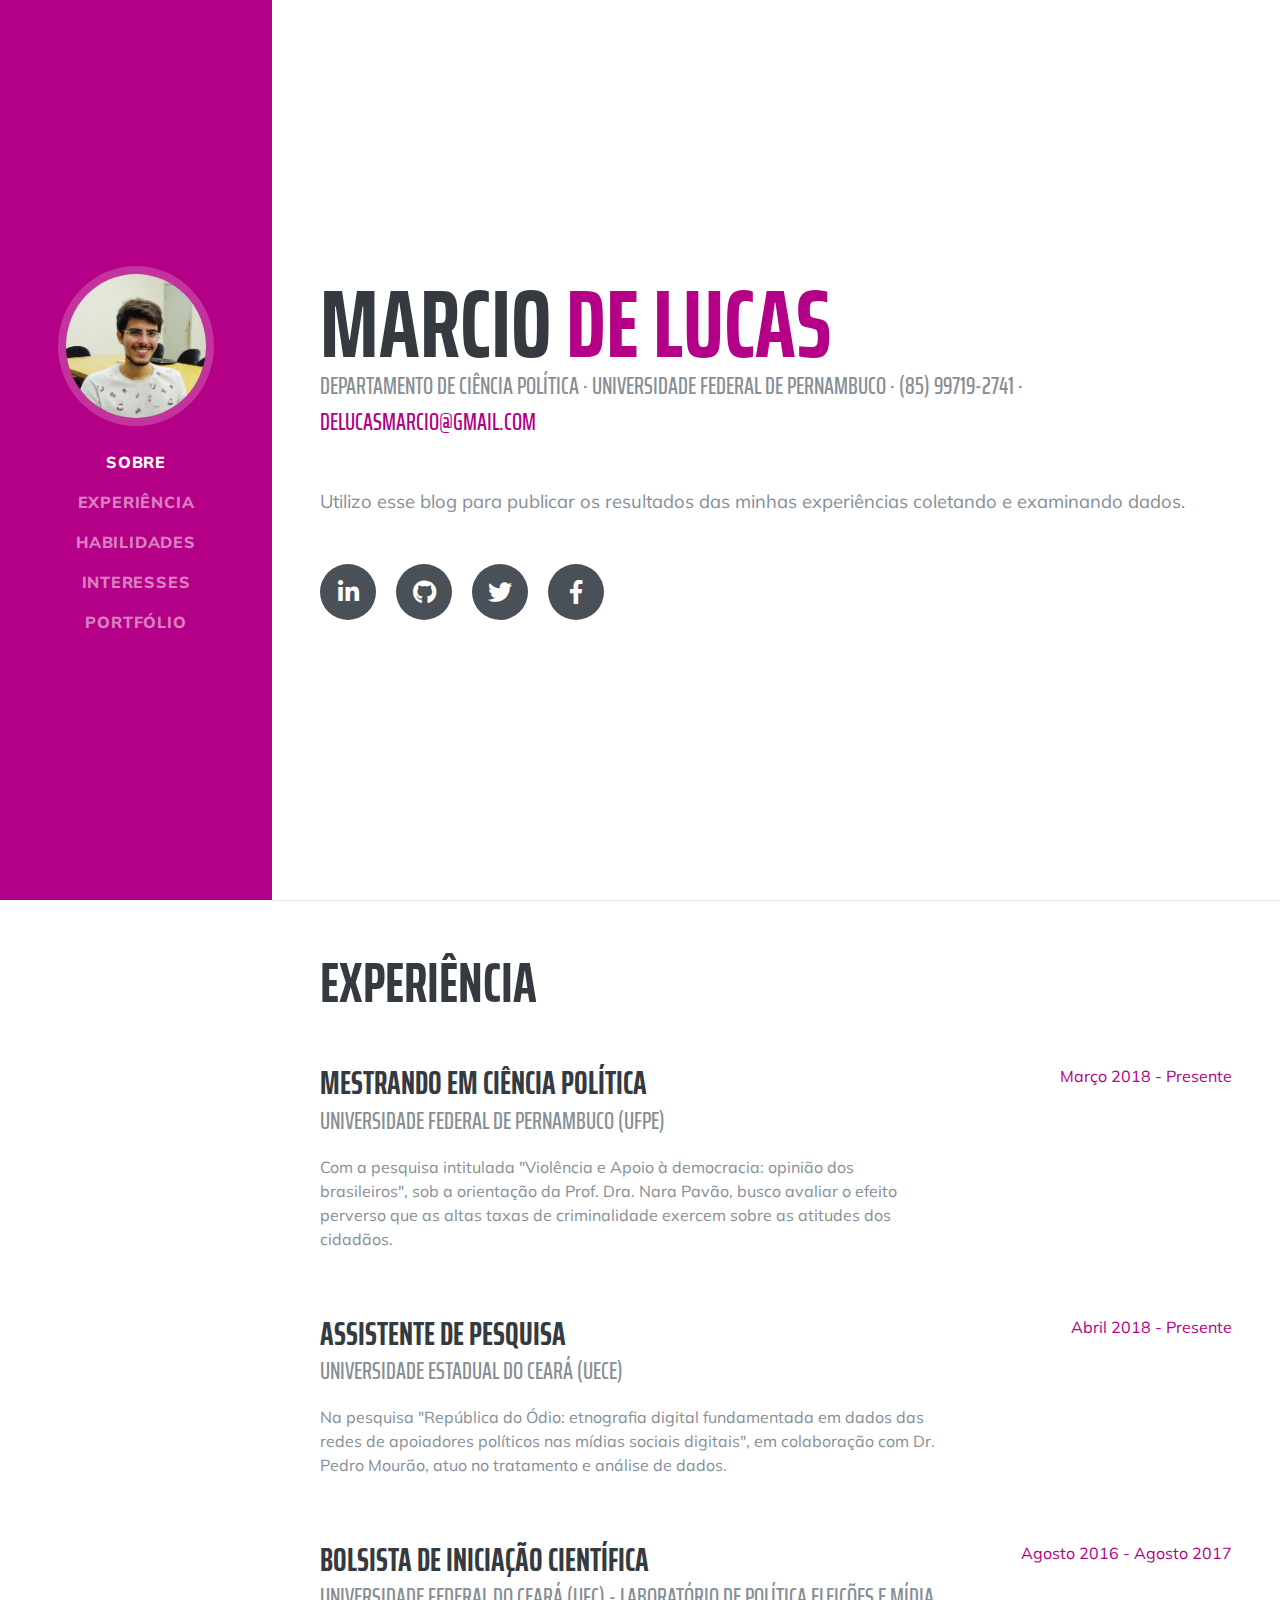
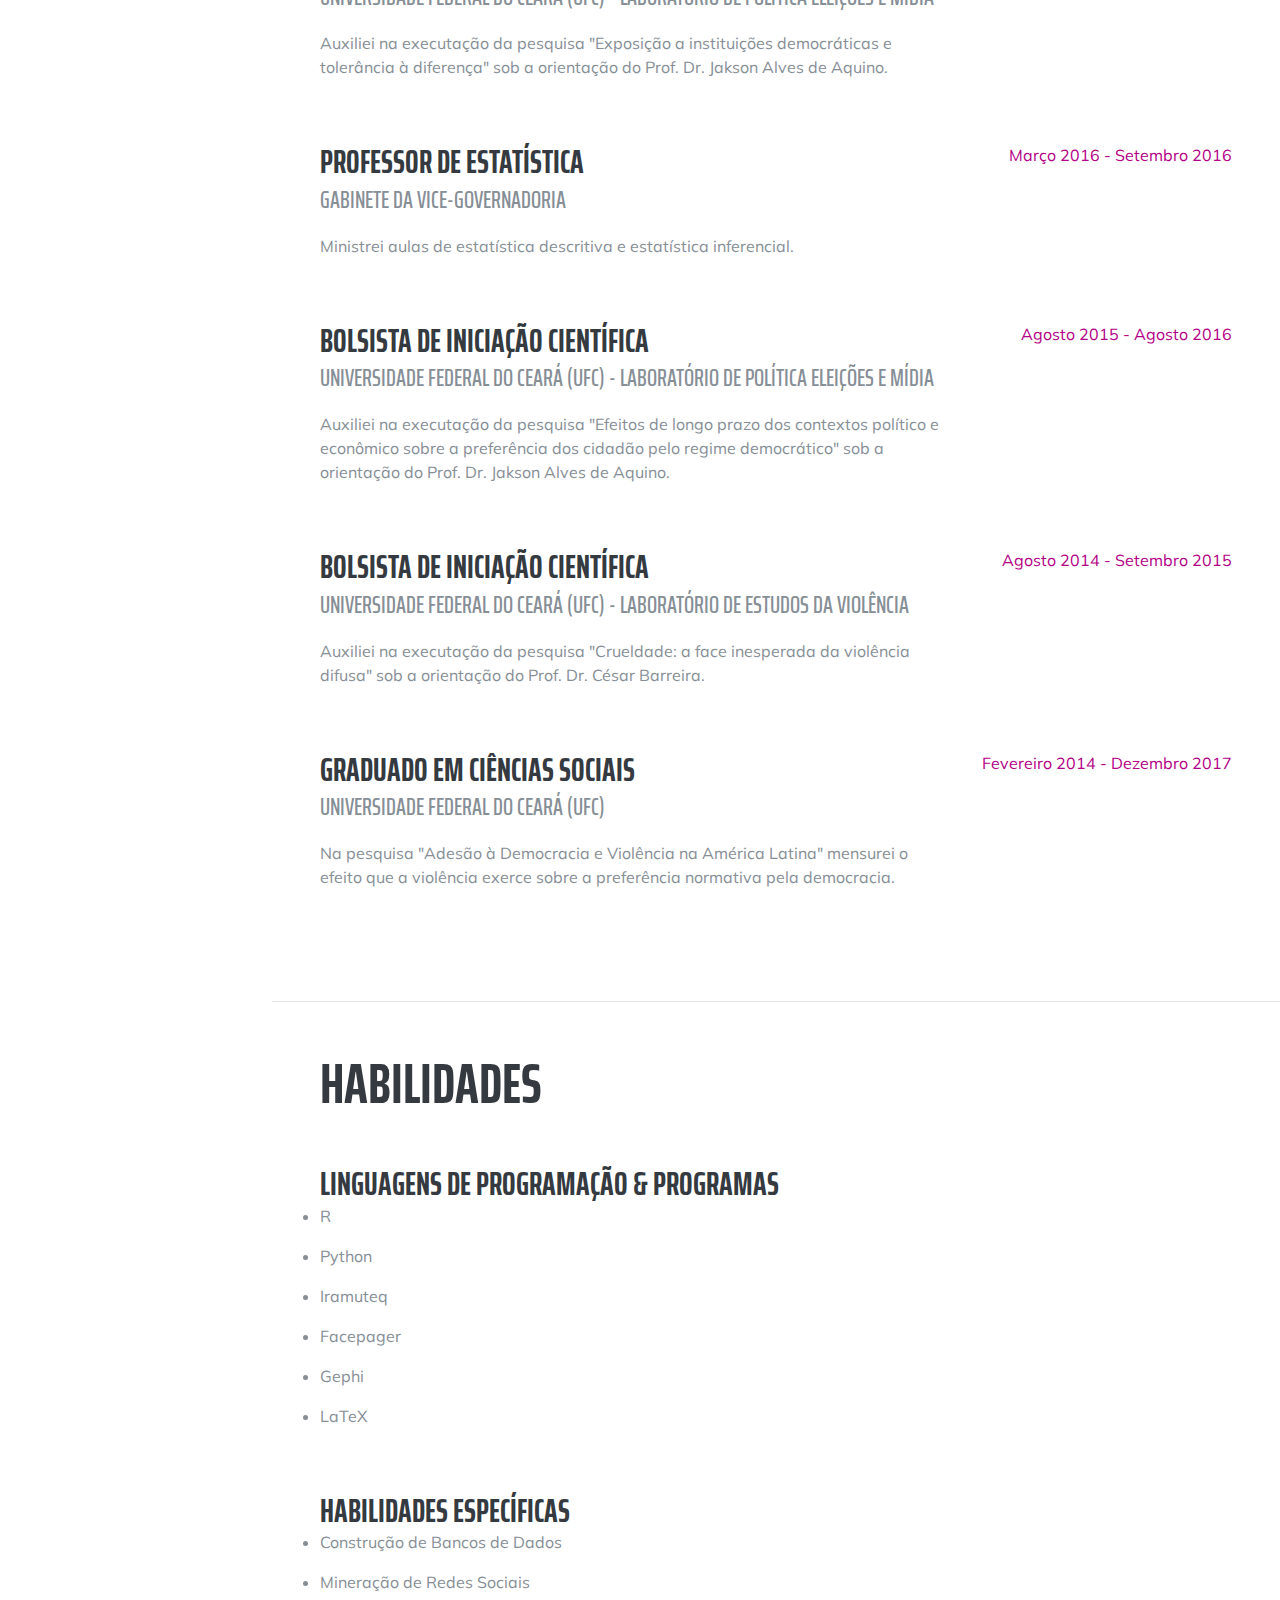
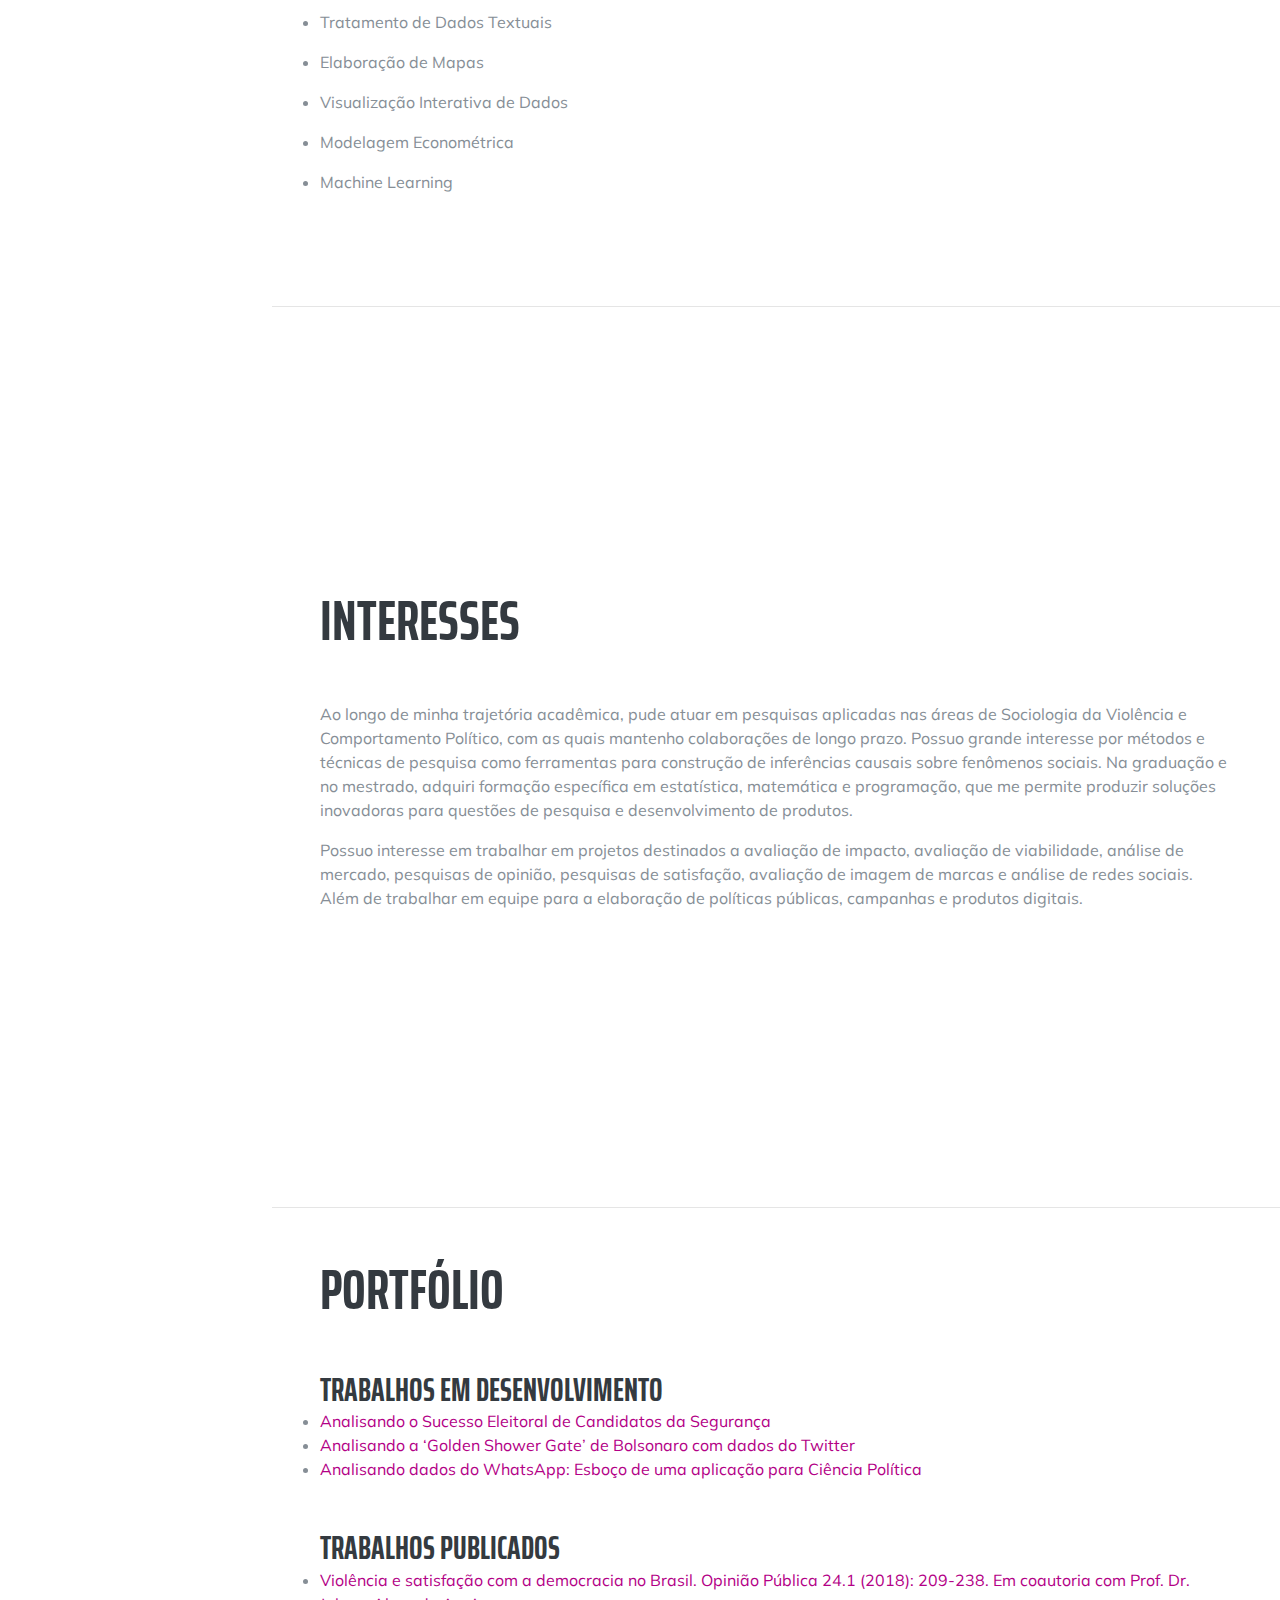
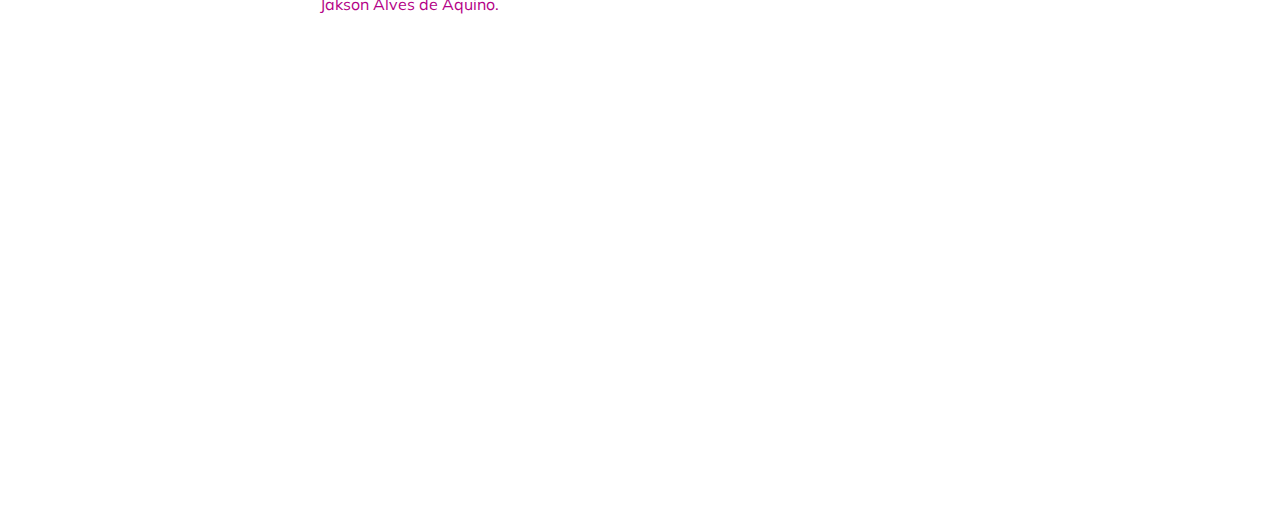
==== commit 2af25762: "something" ====
--- a/index.html
+++ b/index.html
@@ -93,7 +93,7 @@
           <div class="resume-content">
             <h3 class="mb-0">Mestrando em Ciência Política</h3>
             <div class="subheading mb-3">Universidade Federal de Pernambuco (UFPE)</div>
-            <p>Com a pesquisa intitulada "Violência e Apoio à democracia: opinião dos brasileiros", busco avaliar o efeito perverso que as altas taxas de criminalidade exercem sobre as atitudes dos cidadãos.</p>
+            <p>Com a pesquisa intitulada "Violência e Apoio à democracia: opinião dos brasileiros", sob a orientação da Prof. Dra. Nara Pavão, busco avaliar o efeito perverso que as altas taxas de criminalidade exercem sobre as atitudes dos cidadãos.</p>
           </div>
           <div class="resume-date text-md-right">
             <span class="text-primary">Março 2018 - Presente</span>
@@ -104,7 +104,7 @@
           <div class="resume-content">
             <h3 class="mb-0">Assistente de Pesquisa</h3>
             <div class="subheading mb-3">Universidade Estadual do Ceará (UECE)</div>
-            <p>Na pesquisa "República do Ódio: etnografia digital fundamentada em dados das redes de apoiadores políticos nas mídias sociais digitais", atuo no tratamento e análise de dados.</p>
+            <p>Na pesquisa "República do Ódio: etnografia digital fundamentada em dados das redes de apoiadores políticos nas mídias sociais digitais", em colaboração com Dr. Pedro Mourão, atuo no tratamento e análise de dados.</p>
           </div>
           <div class="resume-date text-md-right">
             <span class="text-primary">Abril 2018 - Presente</span>
@@ -115,7 +115,7 @@
           <div class="resume-content">
             <h3 class="mb-0">Bolsista de Iniciação Científica</h3>
             <div class="subheading mb-3">Universidade Federal do Ceará (UFC) - Laboratório de Política Eleições e Mídia </div>
-            <p>Auxiliei na executação da pesquisa "Exposição a instituições democráticas e tolerância à diferença" sob a orientação de Jakson Alves de Aquino.</p>
+            <p>Auxiliei na executação da pesquisa "Exposição a instituições democráticas e tolerância à diferença" sob a orientação do Prof. Dr. Jakson Alves de Aquino.</p>
           </div>
           <div class="resume-date text-md-right">
             <span class="text-primary">Agosto 2016 - Agosto 2017</span>
@@ -137,7 +137,7 @@
           <div class="resume-content">
             <h3 class="mb-0">Bolsista de Iniciação Científica</h3>
             <div class="subheading mb-3">Universidade Federal do Ceará (UFC) - Laboratório de Política Eleições e Mídia </div>
-            <p>Auxiliei na executação da pesquisa "Efeitos de longo prazo dos contextos político e econômico sobre a preferência dos cidadão pelo regime democrático" sob a orientação de Jakson Alves de Aquino.</p>
+            <p>Auxiliei na executação da pesquisa "Efeitos de longo prazo dos contextos político e econômico sobre a preferência dos cidadão pelo regime democrático" sob a orientação do Prof. Dr. Jakson Alves de Aquino.</p>
           </div>
           <div class="resume-date text-md-right">
             <span class="text-primary">Agosto 2015 - Agosto 2016</span>
@@ -148,7 +148,7 @@
           <div class="resume-content">
             <h3 class="mb-0">Bolsista de Iniciação Científica</h3>
             <div class="subheading mb-3">Universidade Federal do Ceará (UFC) - Laboratório de Estudos da Violência </div>
-            <p>Auxiliei na executação da pesquisa "Crueldade: a face inesperada da violência difusa" sob a orientação de César Barreira.</p>
+            <p>Auxiliei na executação da pesquisa "Crueldade: a face inesperada da violência difusa" sob a orientação do Prof. Dr. César Barreira.</p>
           </div>
           <div class="resume-date text-md-right">
             <span class="text-primary">Agosto 2014 - Setembro 2015</span>
@@ -264,7 +264,7 @@
             <h3 class="mb-0">Trabalhos Publicados</h3>
           <li>
           <i class="fa-li fa fa-check"></i>
-            <a href="http://www.scielo.br/scielo.php?pid=S0104-62762018000100209&script=sci_arttext&tlng=pt">Violência e satisfação com a democracia no Brasil. Opinião Pública 24.1 (2018): 209-238. Em coautoria com Jakson Alves de Aquino. </a></li>
+            <a href="http://www.scielo.br/scielo.php?pid=S0104-62762018000100209&script=sci_arttext&tlng=pt">Violência e satisfação com a democracia no Brasil. Opinião Pública 24.1 (2018): 209-238. Em coautoria com Prof. Dr. Jakson Alves de Aquino. </a></li>
           </div>
         </div>
 
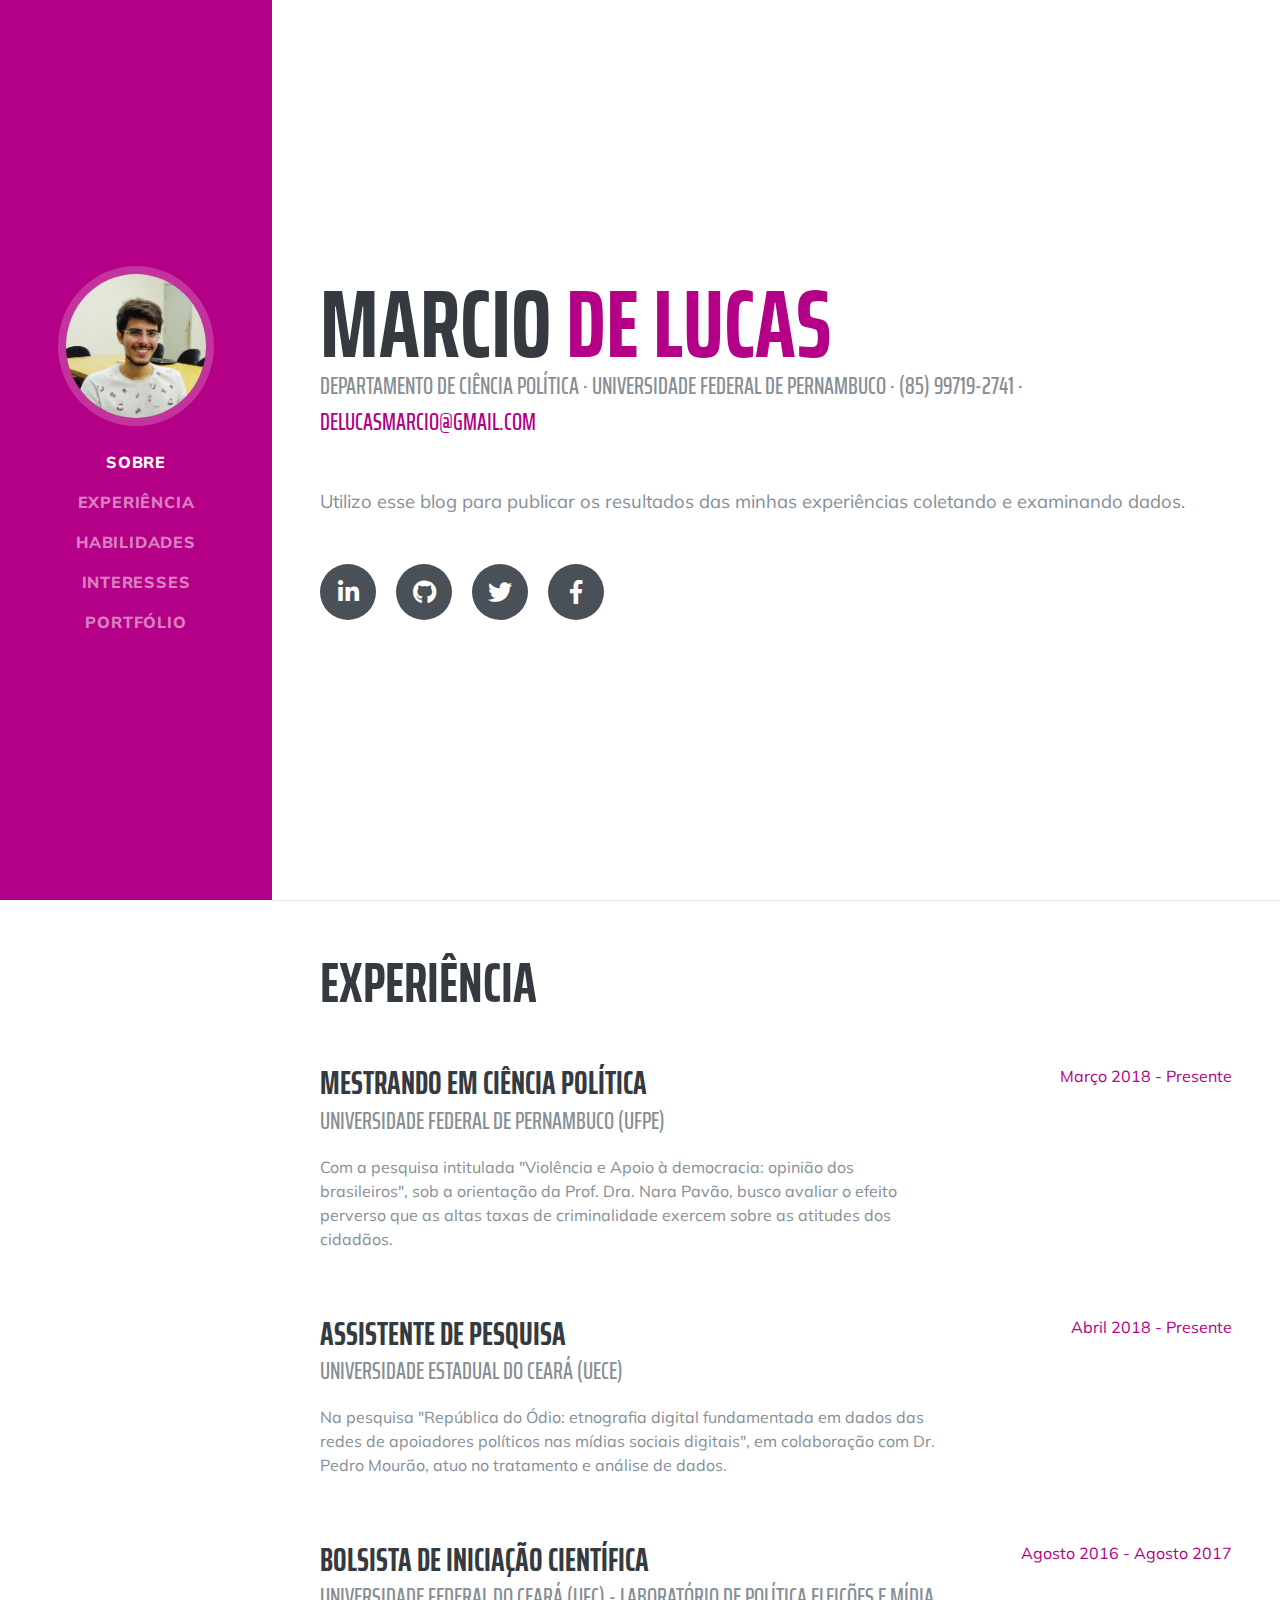
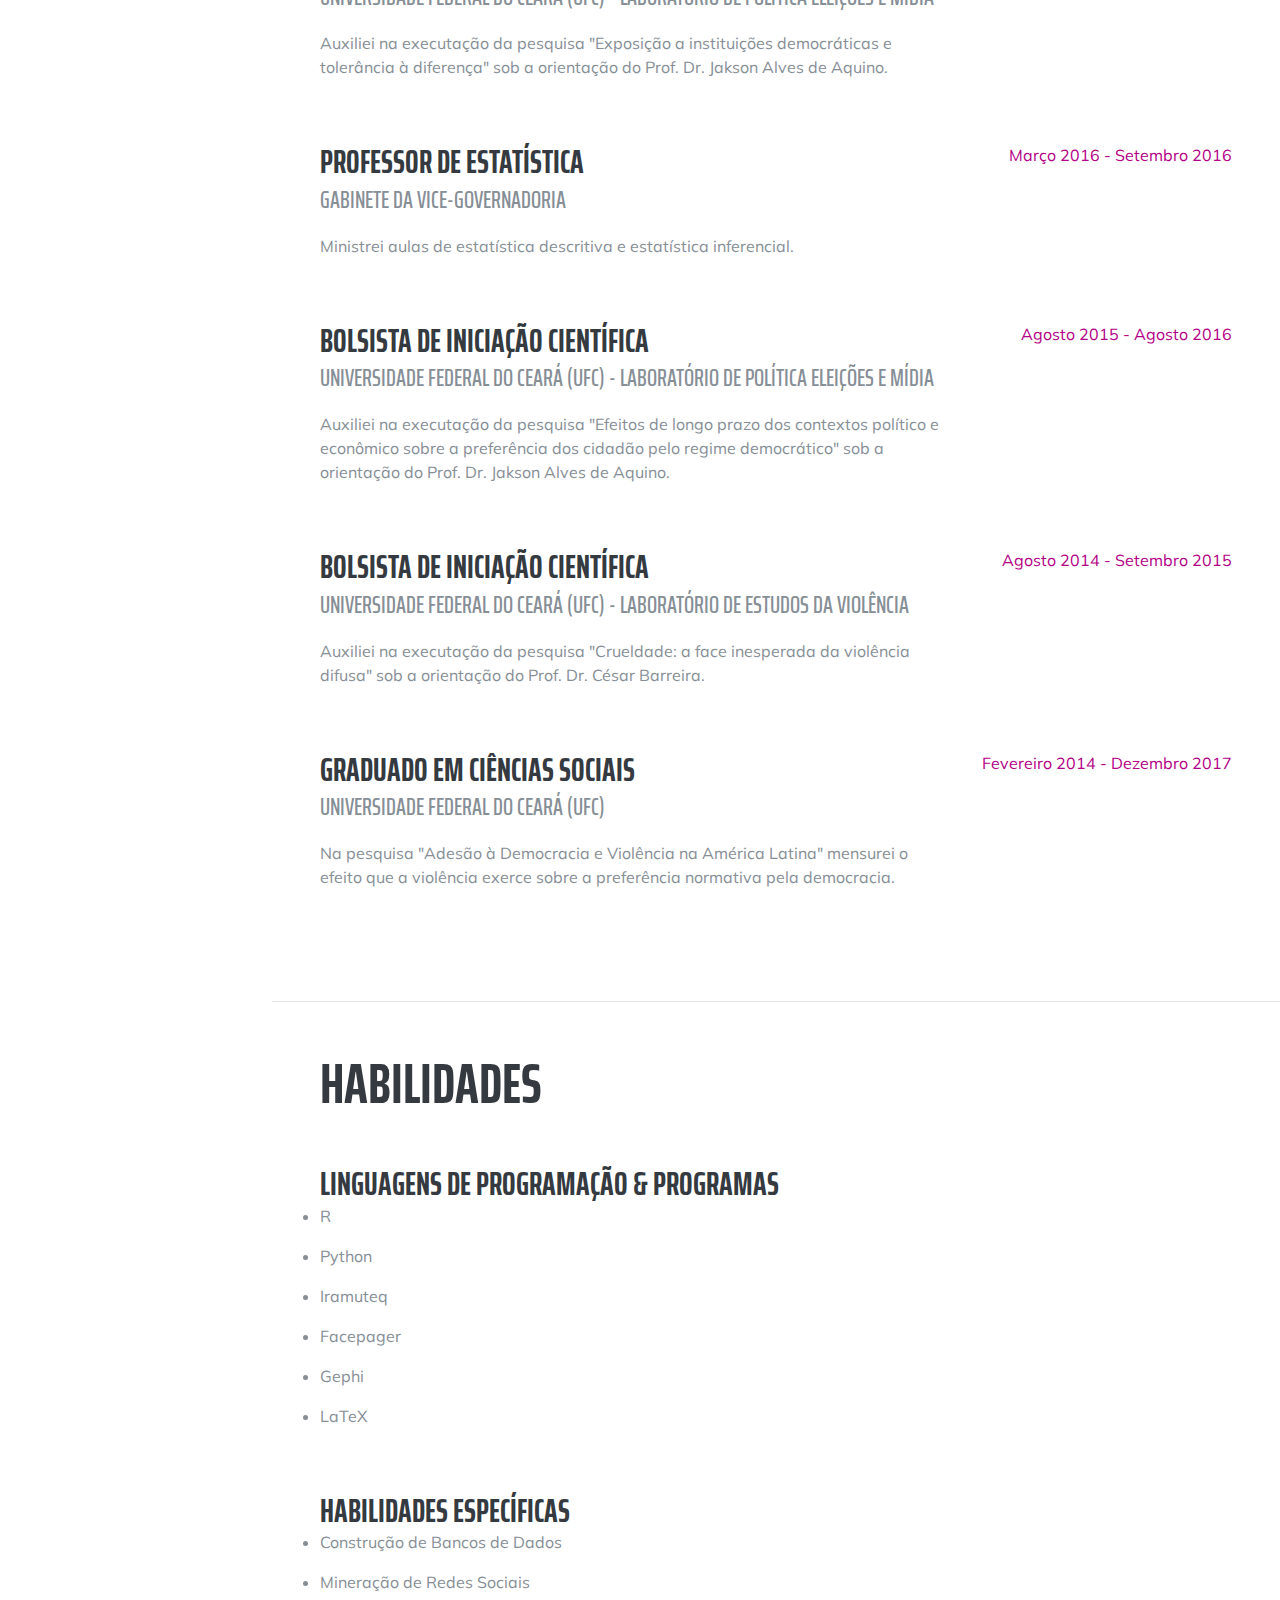
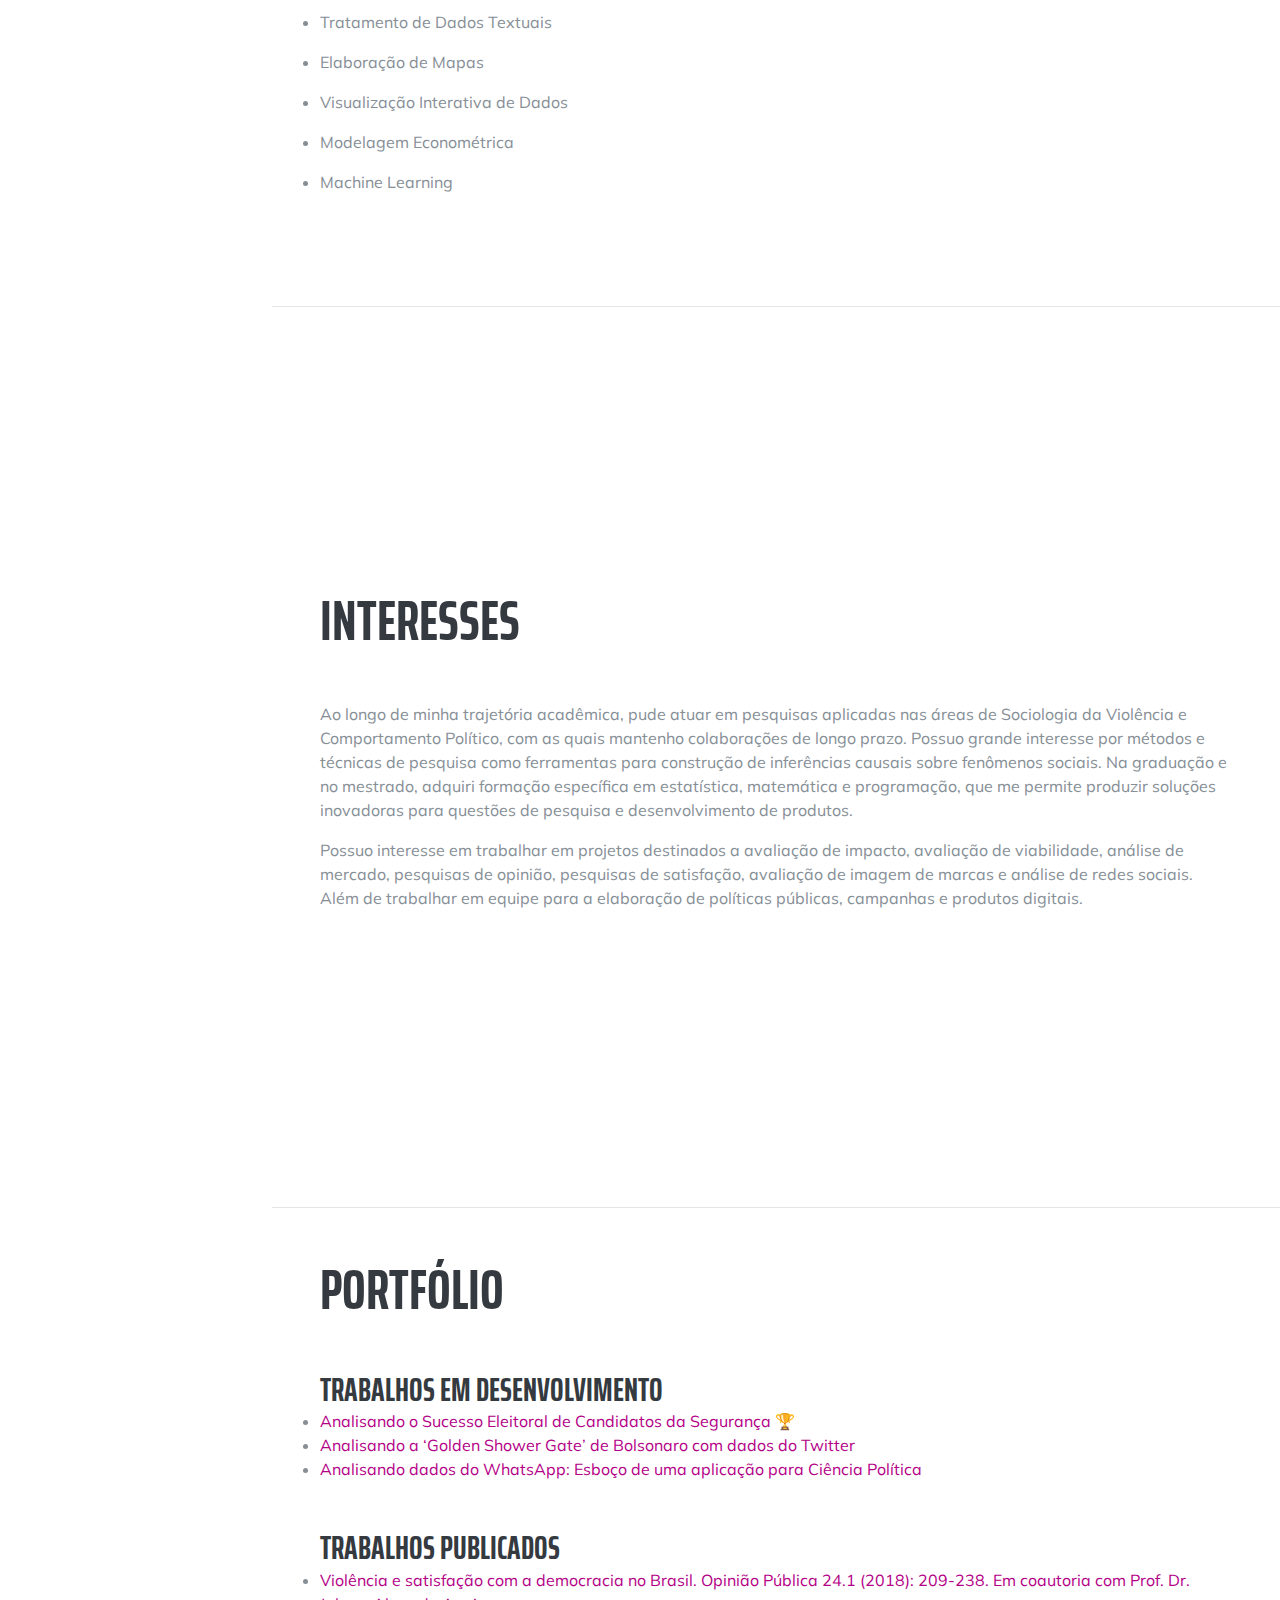
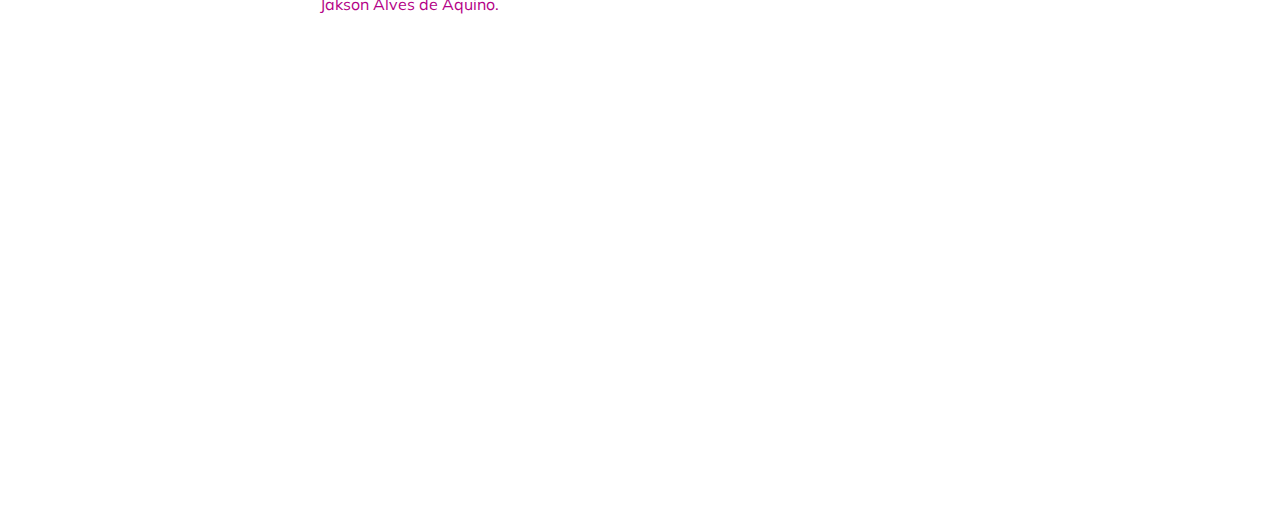
==== commit 6c3c1ad4: "something" ====
--- a/index.html
+++ b/index.html
@@ -249,7 +249,7 @@
             <h3 class="mb-0">Trabalhos em Desenvolvimento</h3>
           <li>
           <i class="fa-li fa fa-check"></i>
-            <a href="https://delucasmarcio.github.io/Marcio_Portfolio/case_militaristas">Analisando o Sucesso Eleitoral de Candidatos da Segurança</a></li>
+            <a href="https://delucasmarcio.github.io/Marcio_Portfolio/case_militaristas">Analisando o Sucesso Eleitoral de Candidatos da Segurança <span class=special>&#127942;</span></a></li>
           <li>
           <i class="fa-li fa fa-check"></i>
             <a href="https://delucasmarcio.github.io/Marcio_Portfolio/case_bolsonaro">Analisando a ‘Golden Shower Gate’ de Bolsonaro com dados do Twitter</a></li>
